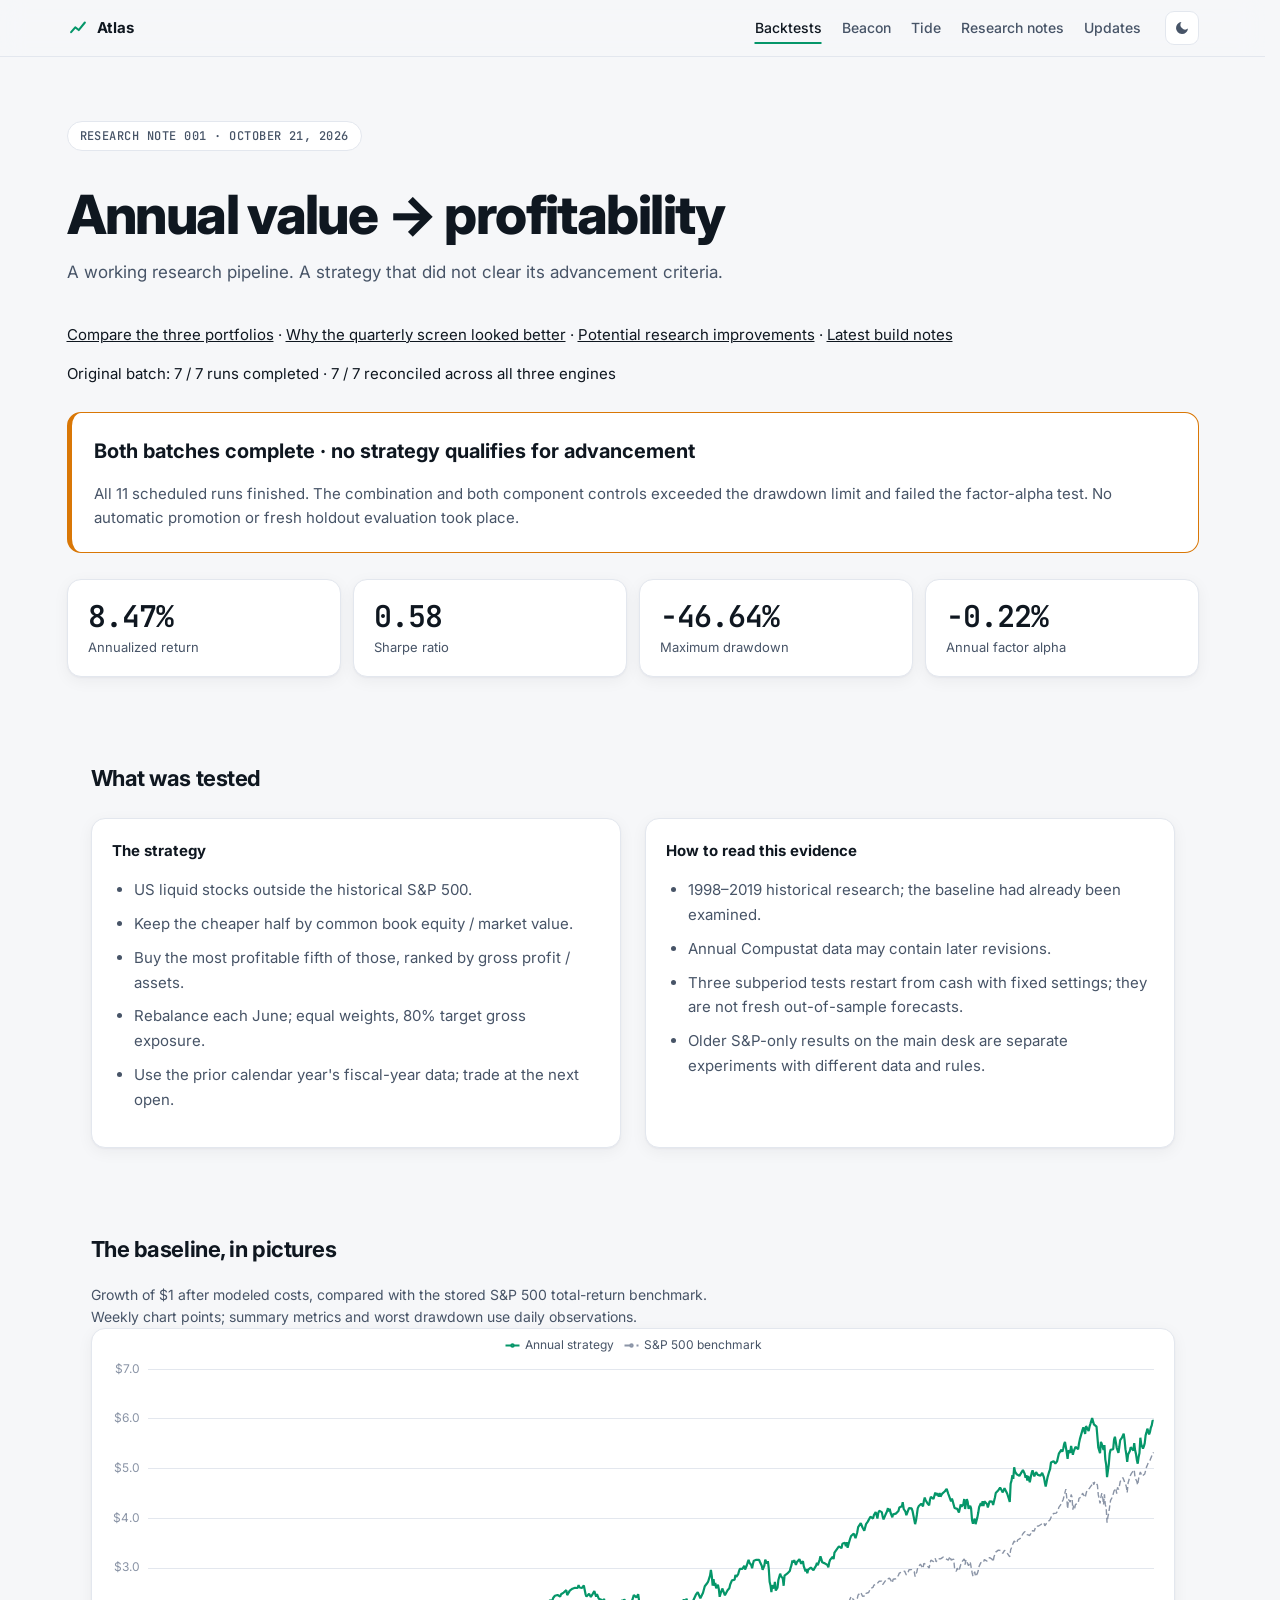
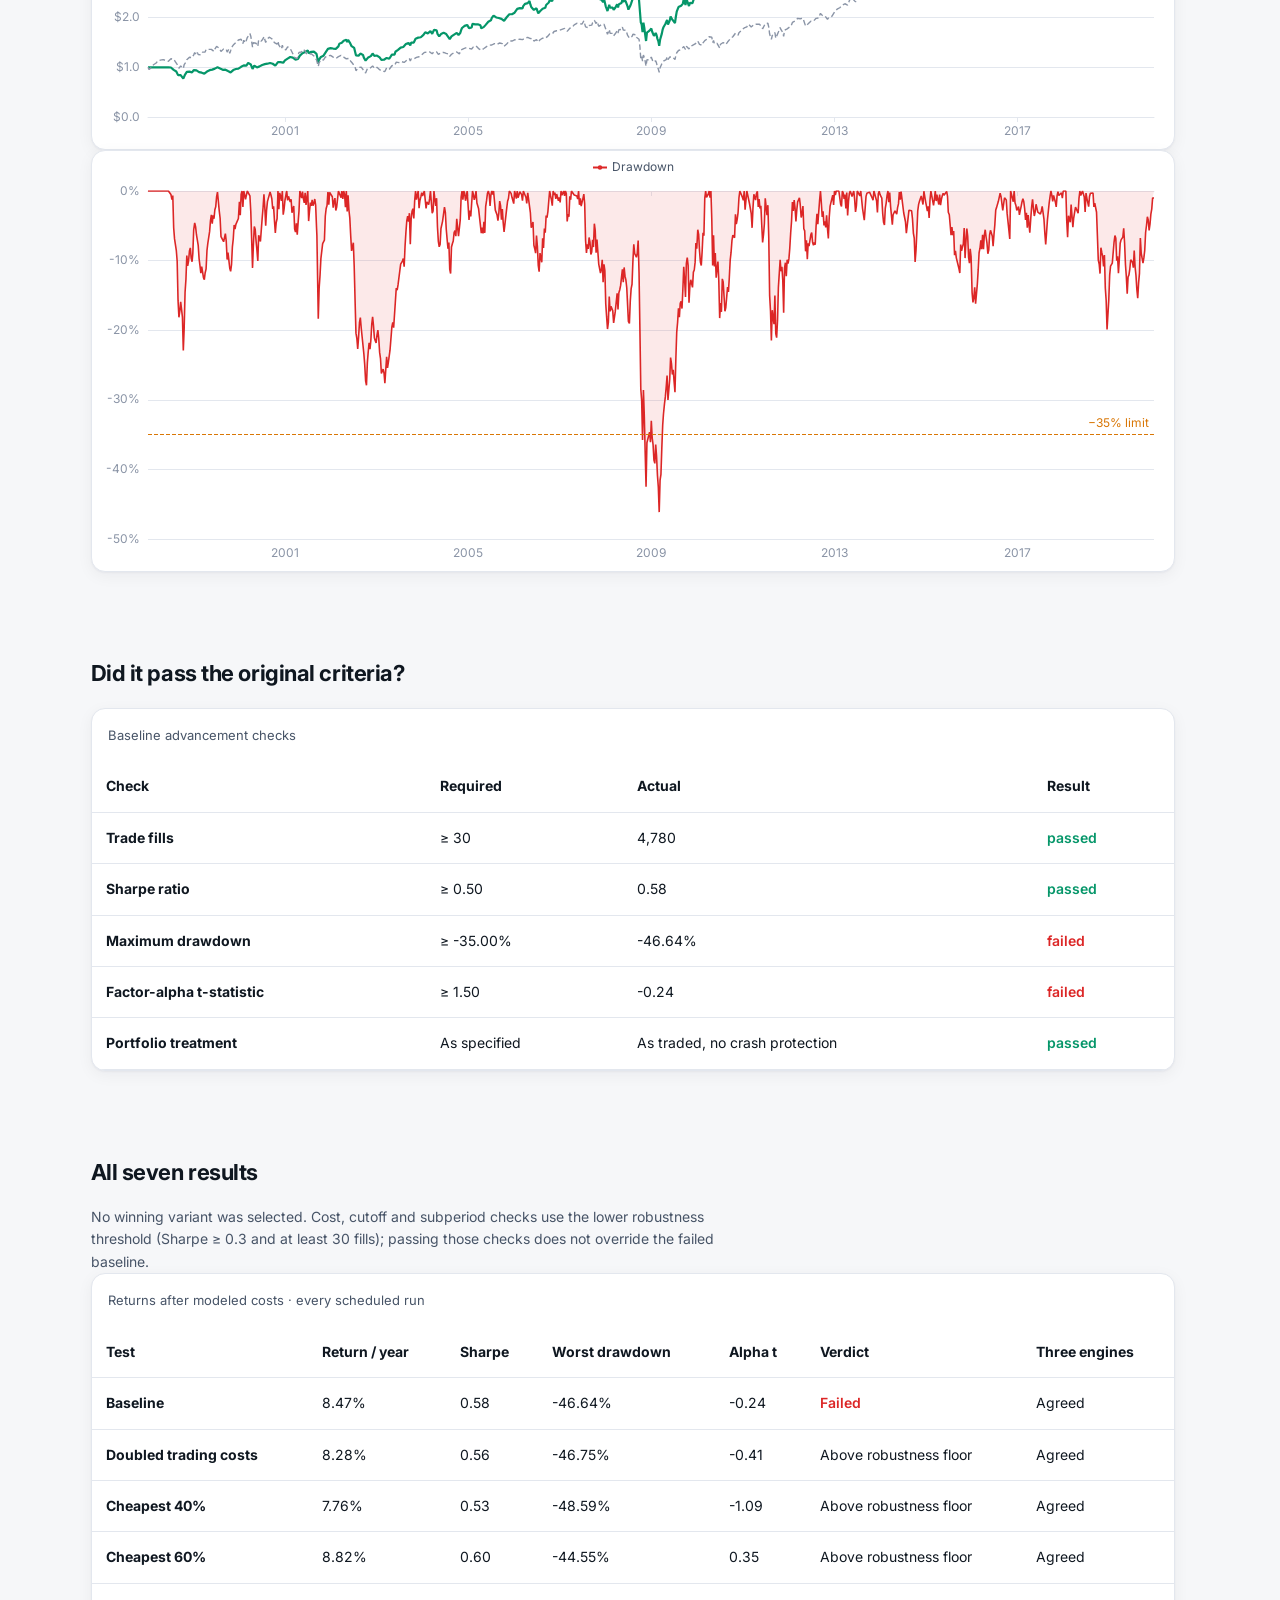
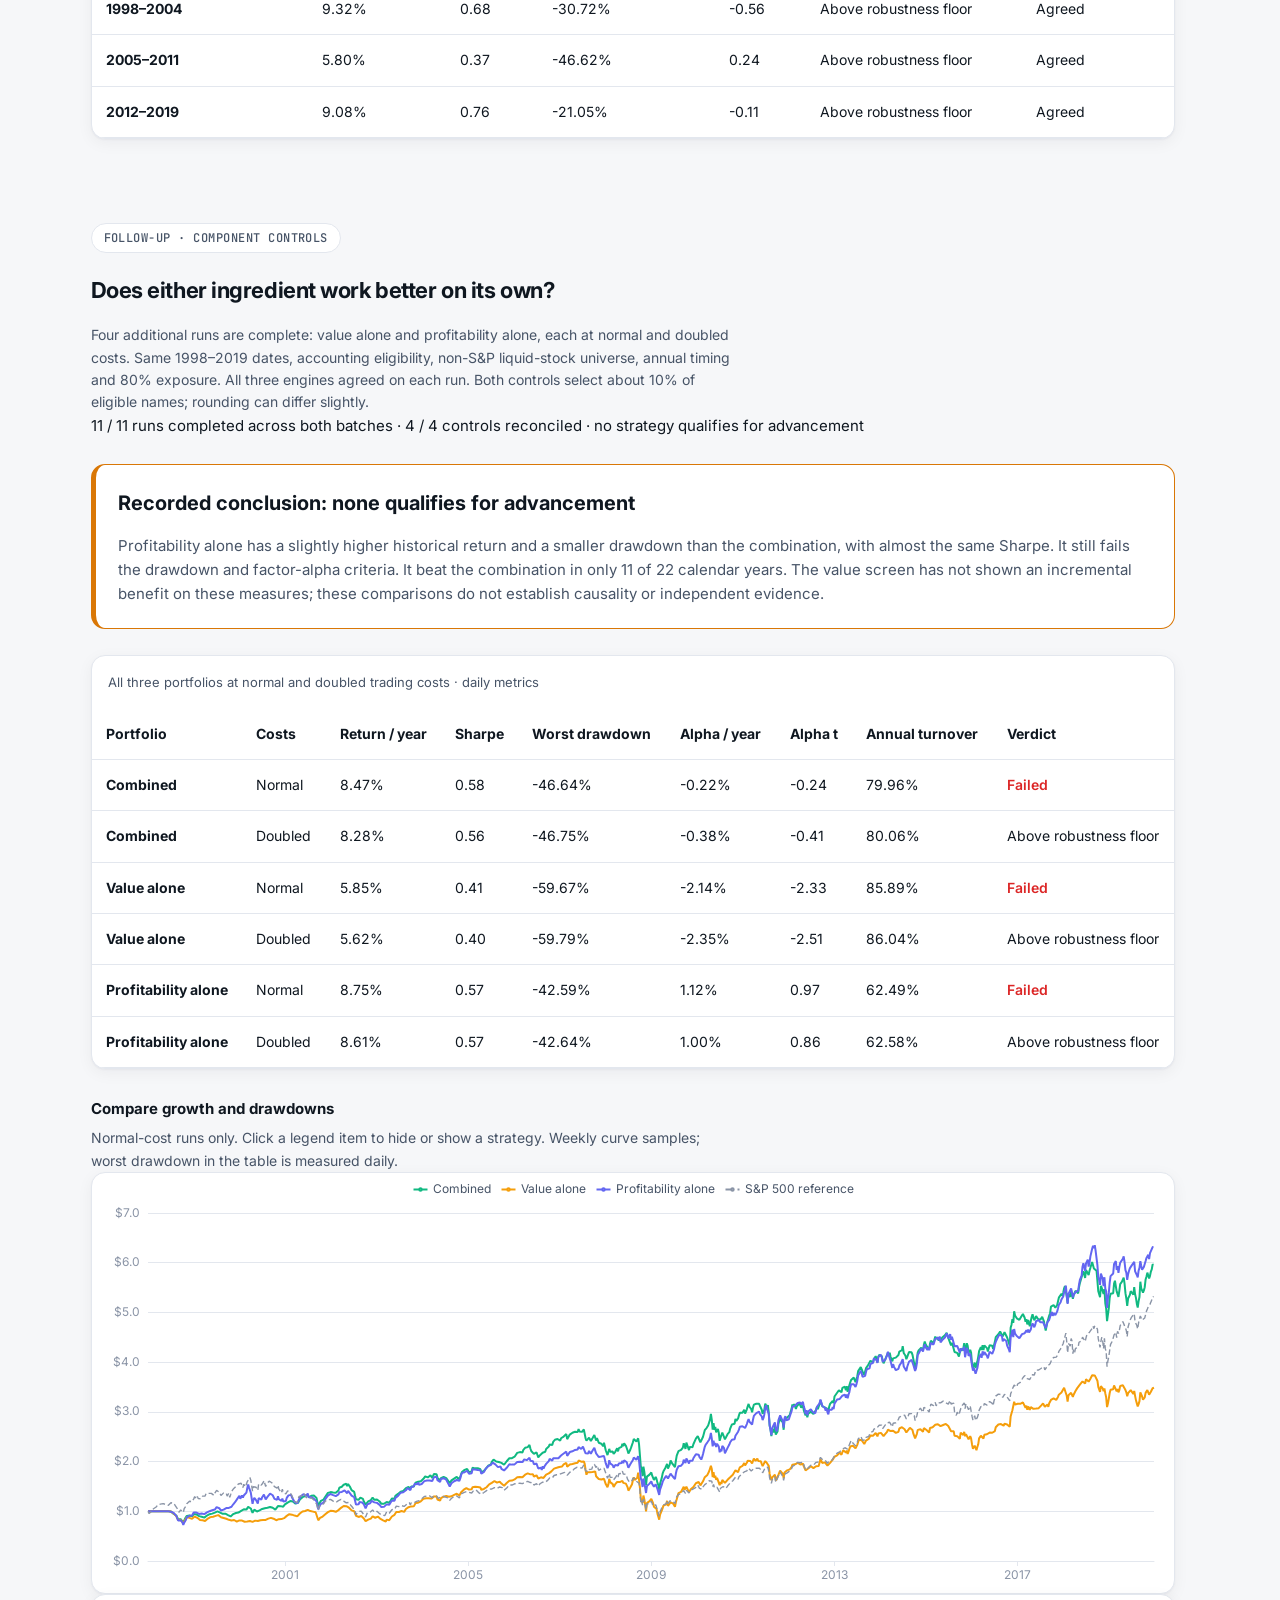
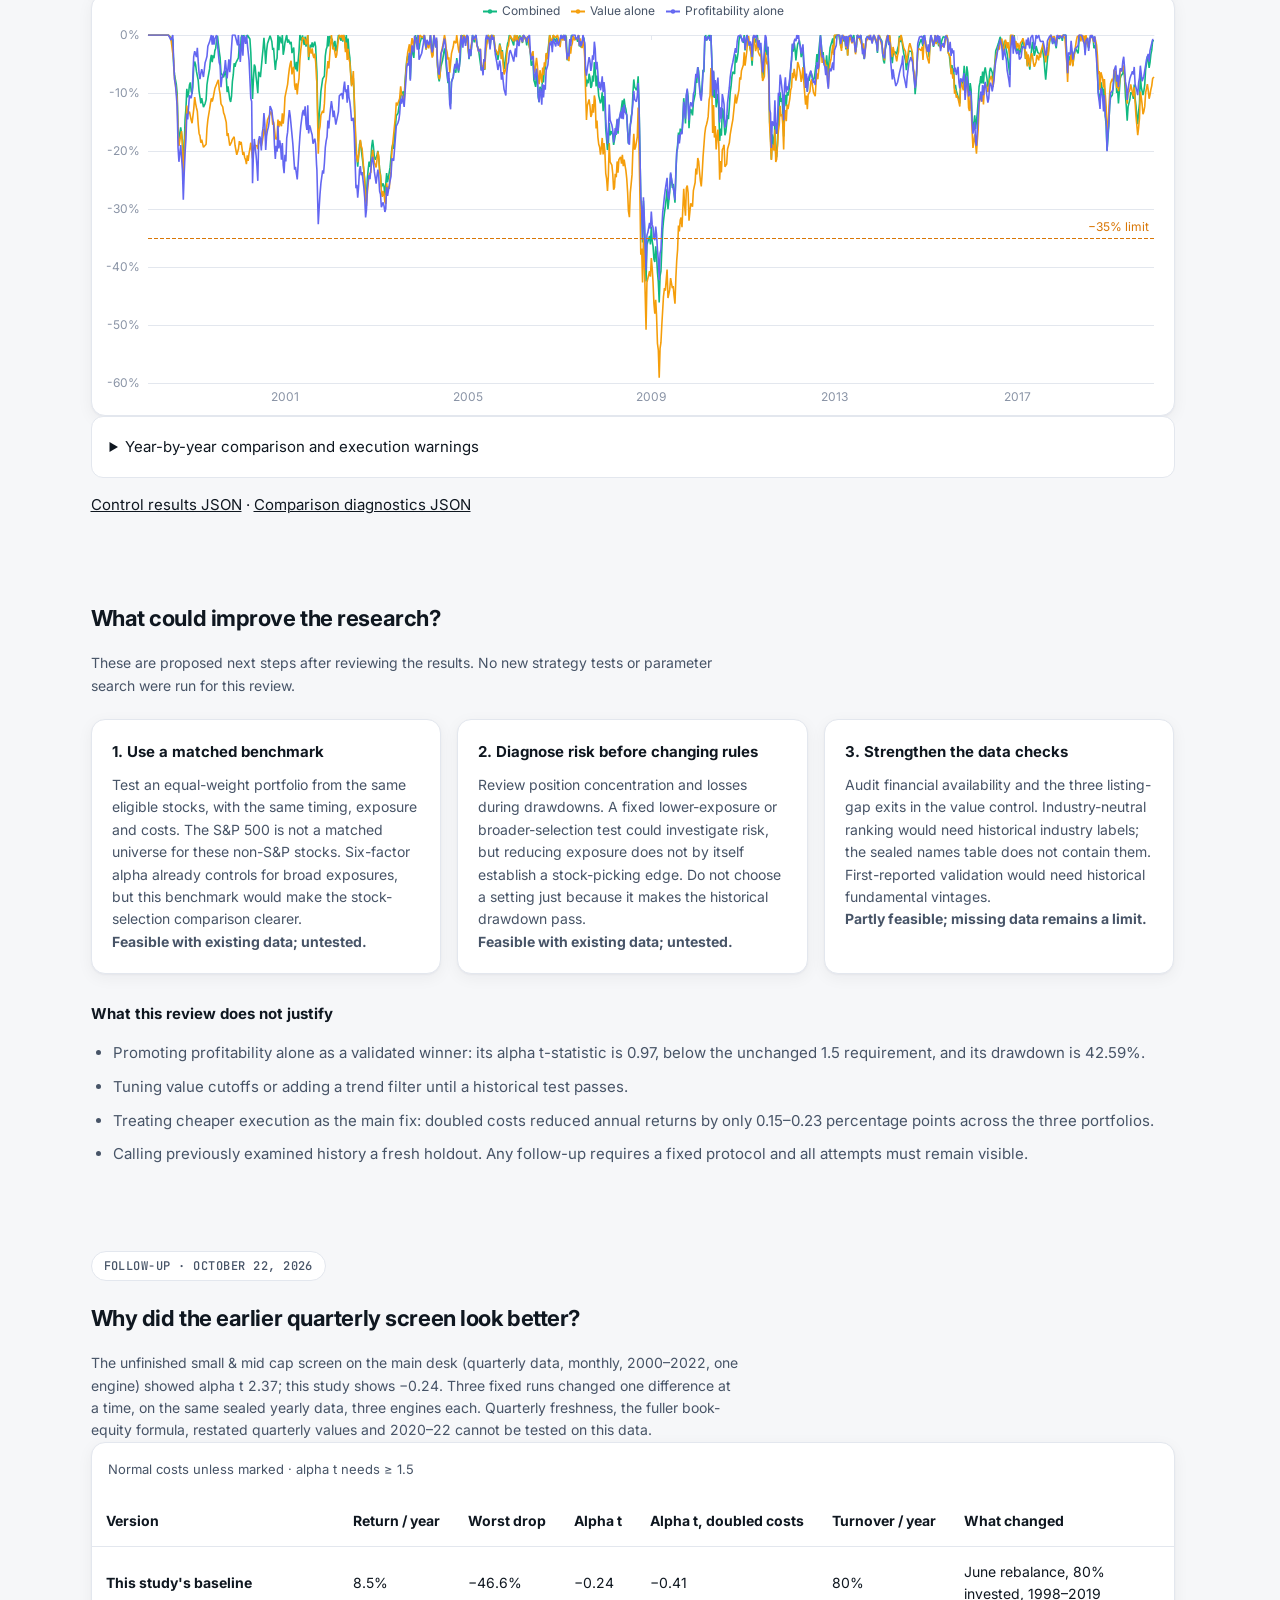
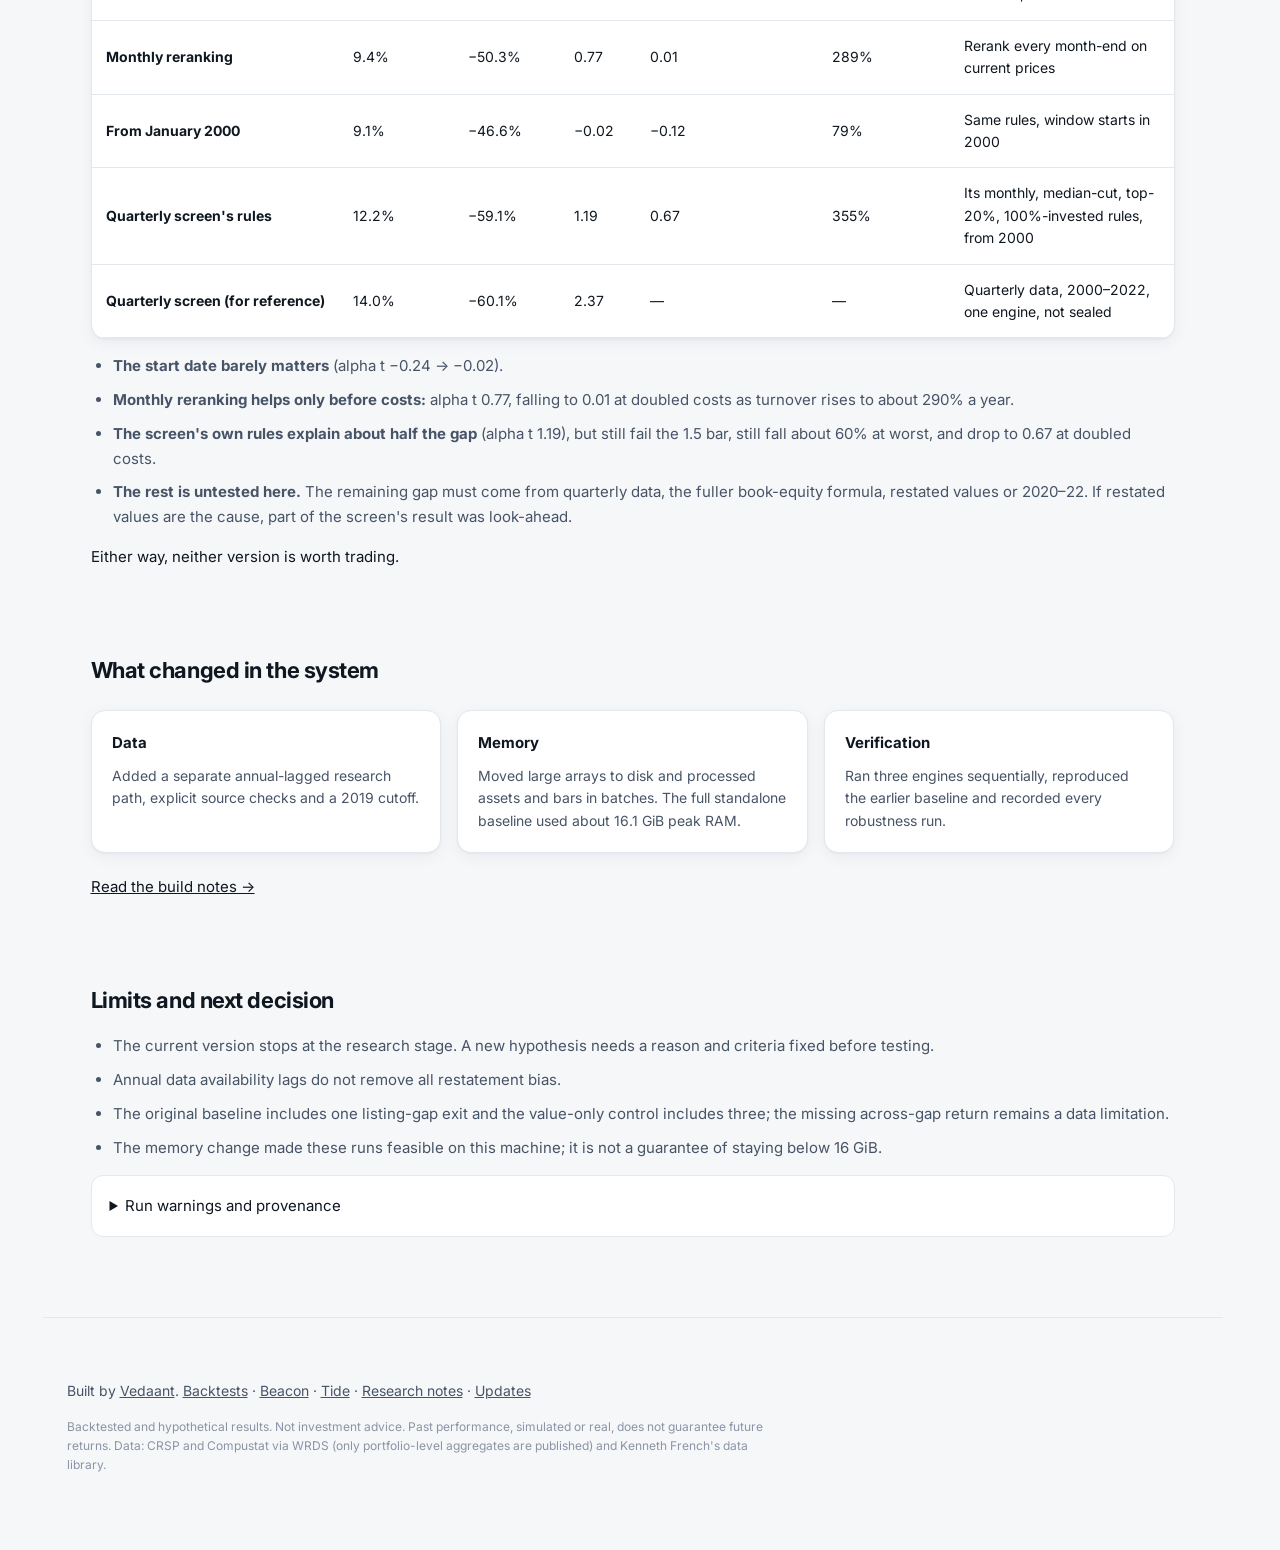
==== annual.html @ d998726b "Header: no layout shift between pages (stable scrollbar, no bold current link, fresh asset versions)" ====
<!doctype html>
<html lang="en">
<head>
<meta charset="utf-8">
<meta name="viewport" content="width=device-width,initial-scale=1">
<title>Annual value research · Atlas</title>
<meta name="description" content="Annual value-then-profitability research on US stocks outside the S&amp;P 500: every run, the component controls, charts and why nothing advanced.">
<meta property="og:title" content="Annual value research · Atlas">
<meta property="og:description" content="Annual value-then-profitability research on US stocks outside the S&amp;P 500: every run, the component controls, charts and why nothing advanced.">
<link rel="icon" href="data:image/svg+xml,%3Csvg xmlns='http://www.w3.org/2000/svg' viewBox='0 0 32 32'%3E%3Crect width='32' height='32' rx='8' fill='%230f1720'/%3E%3Cpath d='M6 22l6-7 5 4 9-11' stroke='%2334d399' stroke-width='3' fill='none' stroke-linecap='round' stroke-linejoin='round'/%3E%3C/svg%3E">
<link rel="preconnect" href="https://fonts.googleapis.com">
<link rel="preconnect" href="https://fonts.gstatic.com" crossorigin>
<link href="https://fonts.googleapis.com/css2?family=Inter:wght@400;500;600;700;800&family=JetBrains+Mono:wght@400;500&display=swap" rel="stylesheet">
<link rel="stylesheet" href="site.css?v=a6077b73a7">
<link rel="stylesheet" href="research.css?v=1adaa0968d">
<script src="theme.js?v=d756ea93c9"></script>
</head>
<body>
<header class="nav">
  <div class="wrap nav-inner">
    <a class="brand" href="index.html"><svg viewBox="0 0 32 32" aria-hidden="true"><path d="M6 22l6-7 5 4 9-11"/></svg>Atlas</a>
    <nav aria-label="Main navigation">
      <a href="index.html" aria-current="page">Backtests</a>
      <a href="beacon.html">Beacon</a>
      <a href="tide.html">Tide</a>
      <a href="notes.html">Research notes</a>
      <a href="updates.html">Updates</a>
    </nav>
    <button id="theme" class="icon-btn" aria-label="Toggle dark mode" title="Toggle theme">
      <svg viewBox="0 0 24 24" aria-hidden="true"><path d="M21 12.8A9 9 0 1 1 11.2 3a7 7 0 0 0 9.8 9.8z"/></svg>
    </button>
  </div>
</header>
<main class="wrap research-page">
<p class="eyebrow">RESEARCH NOTE 001 · OCTOBER 21, 2026</p><h1>Annual value → profitability</h1><p class="lede">A working research pipeline. A strategy that did not clear its advancement criteria.</p>
<p><a href="#comparison">Compare the three portfolios</a> · <a href="#attribution">Why the quarterly screen looked better</a> · <a href="#improvements">Potential research improvements</a> · <a href="updates.html#component-review">Latest build notes</a></p>
<div id="research-status" role="status" aria-live="polite">Loading verified results…</div>
<div class="decision"><strong>Both batches complete · no strategy qualifies for advancement</strong><p>All 11 scheduled runs finished. The combination and both component controls exceeded the drawdown limit and failed the factor-alpha test. No automatic promotion or fresh holdout evaluation took place.</p></div>
<div id="annual-kpis" class="stats"></div>
<section class="section"><h2>What was tested</h2><div class="grid-2"><div class="panel pad"><h3>The strategy</h3><ul><li>US liquid stocks outside the historical S&amp;P 500.</li><li>Keep the cheaper half by common book equity / market value.</li><li>Buy the most profitable fifth of those, ranked by gross profit / assets.</li><li>Rebalance each June; equal weights, 80% target gross exposure.</li><li>Use the prior calendar year's fiscal-year data; trade at the next open.</li></ul></div><div class="panel pad"><h3>How to read this evidence</h3><ul><li>1998–2019 historical research; the baseline had already been examined.</li><li>Annual Compustat data may contain later revisions.</li><li>Three subperiod tests restart from cash with fixed settings; they are not fresh out-of-sample forecasts.</li><li>Older S&amp;P-only results on the main desk are separate experiments with different data and rules.</li></ul></div></div></section>
<section class="section"><h2>The baseline, in pictures</h2><p class="sub">Growth of $1 after modeled costs, compared with the stored S&amp;P 500 total-return benchmark. Weekly chart points; summary metrics and worst drawdown use daily observations.</p><div class="panel"><div id="annual-growth" class="chart chart-mid" role="img" aria-label="Baseline and benchmark growth"></div></div><div class="panel"><div id="annual-drawdown" class="chart chart-mid" role="img" aria-label="Baseline drawdown and the 35 percent limit"></div></div></section>
<section class="section"><h2>Did it pass the original criteria?</h2><div class="panel table-wrap"><table id="annual-gates"><caption>Baseline advancement checks</caption></table></div></section>
<section class="section"><h2>All seven results</h2><p class="sub">No winning variant was selected. Cost, cutoff and subperiod checks use the lower robustness threshold (Sharpe ≥ 0.3 and at least 30 fills); passing those checks does not override the failed baseline.</p><div class="panel table-wrap"><table id="annual-runs"><caption>Returns after modeled costs · every scheduled run</caption></table></div></section>
<section class="section" id="comparison"><p class="eyebrow">FOLLOW-UP · COMPONENT CONTROLS</p><h2>Does either ingredient work better on its own?</h2><p class="sub">Four additional runs are complete: value alone and profitability alone, each at normal and doubled costs. Same 1998–2019 dates, accounting eligibility, non-S&amp;P liquid-stock universe, annual timing and 80% exposure. All three engines agreed on each run. Both controls select about 10% of eligible names; rounding can differ slightly.</p><div id="comparison-status" role="status" aria-live="polite">Loading control comparison…</div><div class="decision"><strong>Recorded conclusion: none qualifies for advancement</strong><p>Profitability alone has a slightly higher historical return and a smaller drawdown than the combination, with almost the same Sharpe. It still fails the drawdown and factor-alpha criteria. It beat the combination in only 11 of 22 calendar years. The value screen has not shown an incremental benefit on these measures; these comparisons do not establish causality or independent evidence.</p></div><div class="panel table-wrap"><table id="comparison-table"><caption>All three portfolios at normal and doubled trading costs · daily metrics</caption></table></div><h3>Compare growth and drawdowns</h3><p class="sub">Normal-cost runs only. Click a legend item to hide or show a strategy. Weekly curve samples; worst drawdown in the table is measured daily.</p><div class="panel"><div id="comparison-growth" class="chart chart-mid" role="img" aria-label="Growth of the combined, value-only and profitability-only portfolios"></div></div><div class="panel"><div id="comparison-drawdown" class="chart chart-mid" role="img" aria-label="Drawdowns for the three portfolios against the 35 percent limit"></div></div><details><summary>Year-by-year comparison and execution warnings</summary><p>These are calendar-year slices of continuous portfolios, including the initial cash period in 1998. They are not new subperiod reruns.</p><div class="table-wrap"><table id="comparison-years"><caption>Net calendar-year returns</caption></table></div><div id="comparison-warnings"></div></details><p><a href="controls-data.json">Control results JSON</a> · <a href="annual-review.json">Comparison diagnostics JSON</a></p></section>
<section class="section" id="improvements"><h2>What could improve the research?</h2><p class="sub">These are proposed next steps after reviewing the results. No new strategy tests or parameter search were run for this review.</p><div class="grid-3"><div class="panel pad"><h3>1. Use a matched benchmark</h3><p>Test an equal-weight portfolio from the same eligible stocks, with the same timing, exposure and costs. The S&amp;P 500 is not a matched universe for these non-S&amp;P stocks. Six-factor alpha already controls for broad exposures, but this benchmark would make the stock-selection comparison clearer.</p><p><b>Feasible with existing data; untested.</b></p></div><div class="panel pad"><h3>2. Diagnose risk before changing rules</h3><p>Review position concentration and losses during drawdowns. A fixed lower-exposure or broader-selection test could investigate risk, but reducing exposure does not by itself establish a stock-picking edge. Do not choose a setting just because it makes the historical drawdown pass.</p><p><b>Feasible with existing data; untested.</b></p></div><div class="panel pad"><h3>3. Strengthen the data checks</h3><p>Audit financial availability and the three listing-gap exits in the value control. Industry-neutral ranking would need historical industry labels; the sealed names table does not contain them. First-reported validation would need historical fundamental vintages.</p><p><b>Partly feasible; missing data remains a limit.</b></p></div></div><h3>What this review does not justify</h3><ul><li>Promoting profitability alone as a validated winner: its alpha t-statistic is 0.97, below the unchanged 1.5 requirement, and its drawdown is 42.59%.</li><li>Tuning value cutoffs or adding a trend filter until a historical test passes.</li><li>Treating cheaper execution as the main fix: doubled costs reduced annual returns by only 0.15–0.23 percentage points across the three portfolios.</li><li>Calling previously examined history a fresh holdout. Any follow-up requires a fixed protocol and all attempts must remain visible.</li></ul></section>
<section class="section" id="attribution"><p class="eyebrow">FOLLOW-UP · OCTOBER 22, 2026</p><h2>Why did the earlier quarterly screen look better?</h2><p class="sub">The unfinished small &amp; mid cap screen on the main desk (quarterly data, monthly, 2000–2022, one engine) showed alpha t 2.37; this study shows −0.24. Three fixed runs changed one difference at a time, on the same sealed yearly data, three engines each. Quarterly freshness, the fuller book-equity formula, restated quarterly values and 2020–22 cannot be tested on this data.</p><div class="panel table-wrap"><table><caption>Normal costs unless marked · alpha t needs ≥ 1.5</caption><thead><tr><th scope="col">Version</th><th scope="col">Return / year</th><th scope="col">Worst drop</th><th scope="col">Alpha t</th><th scope="col">Alpha t, doubled costs</th><th scope="col">Turnover / year</th><th scope="col">What changed</th></tr></thead><tbody>
<tr><th scope="row">This study's baseline</th><td>8.5%</td><td>−46.6%</td><td>−0.24</td><td>−0.41</td><td>80%</td><td class="wrap">June rebalance, 80% invested, 1998–2019</td></tr>
<tr><th scope="row">Monthly reranking</th><td>9.4%</td><td>−50.3%</td><td>0.77</td><td>0.01</td><td>289%</td><td class="wrap">Rerank every month-end on current prices</td></tr>
<tr><th scope="row">From January 2000</th><td>9.1%</td><td>−46.6%</td><td>−0.02</td><td>−0.12</td><td>79%</td><td class="wrap">Same rules, window starts in 2000</td></tr>
<tr><th scope="row">Quarterly screen's rules</th><td>12.2%</td><td>−59.1%</td><td>1.19</td><td>0.67</td><td>355%</td><td class="wrap">Its monthly, median-cut, top-20%, 100%-invested rules, from 2000</td></tr>
<tr><th scope="row">Quarterly screen (for reference)</th><td>14.0%</td><td>−60.1%</td><td>2.37</td><td>—</td><td>—</td><td class="wrap">Quarterly data, 2000–2022, one engine, not sealed</td></tr>
</tbody></table></div><ul><li><b>The start date barely matters</b> (alpha t −0.24 → −0.02).</li><li><b>Monthly reranking helps only before costs:</b> alpha t 0.77, falling to 0.01 at doubled costs as turnover rises to about 290% a year.</li><li><b>The screen's own rules explain about half the gap</b> (alpha t 1.19), but still fail the 1.5 bar, still fall about 60% at worst, and drop to 0.67 at doubled costs.</li><li><b>The rest is untested here.</b> The remaining gap must come from quarterly data, the fuller book-equity formula, restated values or 2020–22. If restated values are the cause, part of the screen's result was look-ahead.</li></ul><p>Either way, neither version is worth trading.</p></section>
<section class="section"><h2>What changed in the system</h2><div class="grid-3"><div class="panel pad"><h3>Data</h3><p>Added a separate annual-lagged research path, explicit source checks and a 2019 cutoff.</p></div><div class="panel pad"><h3>Memory</h3><p>Moved large arrays to disk and processed assets and bars in batches. The full standalone baseline used about 16.1 GiB peak RAM.</p></div><div class="panel pad"><h3>Verification</h3><p>Ran three engines sequentially, reproduced the earlier baseline and recorded every robustness run.</p></div></div><p><a href="updates.html">Read the build notes →</a></p></section>
<section class="section"><h2>Limits and next decision</h2><ul><li>The current version stops at the research stage. A new hypothesis needs a reason and criteria fixed before testing.</li><li>Annual data availability lags do not remove all restatement bias.</li><li>The original baseline includes one listing-gap exit and the value-only control includes three; the missing across-gap return remains a data limitation.</li><li>The memory change made these runs feasible on this machine; it is not a guarantee of staying below 16 GiB.</li></ul><details><summary>Run warnings and provenance</summary><div id="annual-warnings"></div><p id="annual-provenance"></p><p><a href="annual-data.json">Download the portfolio-level results JSON</a></p></details></section>
</main><footer class="wrap footer">
  <p>Built by <a href="https://github.com/VedaantK">Vedaant</a>. <a href="index.html">Backtests</a> · <a href="beacon.html">Beacon</a> · <a href="tide.html">Tide</a> · <a href="notes.html">Research notes</a> · <a href="updates.html">Updates</a></p>
  <p class="fine">Backtested and hypothetical results. Not investment advice. Past performance, simulated or real, does not guarantee future returns. Data: CRSP and Compustat via WRDS (only portfolio-level aggregates are published) and Kenneth French's data library.</p>
</footer><script src="echarts.min.js?v=e84270bd0c"></script><script src="research.js?v=33c97ba6bb"></script><script src="comparison.js?v=d96ed56b44"></script></body></html>
---- site.css ----
:root {
  --bg: #f6f7f9;
  --bg-2: #eef1f5;
  --panel: #ffffff;
  --ink: #0f1720;
  --ink-2: #475467;
  --ink-3: #8a94a6;
  --line: #e3e7ee;
  --accent: #059669;
  --accent-soft: rgba(5, 150, 105, 0.1);
  --bad: #dc2626;
  --warn: #d97706;
  --shadow: 0 1px 2px rgba(16, 24, 40, 0.04), 0 4px 16px rgba(16, 24, 40, 0.05);
  --radius: 14px;
  color-scheme: light;
}
@media (prefers-color-scheme: dark) {
  :root:not([data-theme="light"]) {
    --bg: #0b0f14;
    --bg-2: #10161d;
    --panel: #121a22;
    --ink: #e8edf3;
    --ink-2: #a3aebd;
    --ink-3: #6b7686;
    --line: #1f2a36;
    --accent: #34d399;
    --accent-soft: rgba(52, 211, 153, 0.12);
    --bad: #f87171;
    --warn: #fbbf24;
    --shadow: 0 1px 2px rgba(0, 0, 0, 0.3), 0 8px 24px rgba(0, 0, 0, 0.25);
    color-scheme: dark;
  }
}
:root[data-theme="dark"] {
  --bg: #0b0f14;
  --bg-2: #10161d;
  --panel: #121a22;
  --ink: #e8edf3;
  --ink-2: #a3aebd;
  --ink-3: #6b7686;
  --line: #1f2a36;
  --accent: #34d399;
  --accent-soft: rgba(52, 211, 153, 0.12);
  --bad: #f87171;
  --warn: #fbbf24;
  --shadow: 0 1px 2px rgba(0, 0, 0, 0.3), 0 8px 24px rgba(0, 0, 0, 0.25);
  color-scheme: dark;
}

* { box-sizing: border-box; }
html { scroll-behavior: smooth; scroll-padding-top: 72px; }
body {
  margin: 0;
  background: var(--bg);
  color: var(--ink);
  font: 15px/1.6 Inter, system-ui, -apple-system, "Segoe UI", sans-serif;
  -webkit-font-smoothing: antialiased;
}
a { color: inherit; }
.wrap { max-width: 1180px; margin: 0 auto; padding: 0 24px; }
@media (max-width: 640px) { .wrap { padding: 0 16px; } }

.nav {
  position: sticky; top: 0; z-index: 10;
  background: color-mix(in srgb, var(--bg) 82%, transparent);
  backdrop-filter: saturate(1.4) blur(12px);
  border-bottom: 1px solid var(--line);
}
.nav-inner { display: flex; align-items: center; gap: 24px; height: 56px; }
.brand { display: flex; align-items: center; gap: 8px; font-weight: 700; text-decoration: none; letter-spacing: -0.01em; }
.brand svg { width: 22px; height: 22px; fill: none; stroke: var(--accent); stroke-width: 3; stroke-linecap: round; stroke-linejoin: round; }
.nav nav { display: flex; gap: 20px; margin-left: auto; }
.nav nav a { color: var(--ink-2); text-decoration: none; font-size: 14px; font-weight: 500; }
.nav nav a:hover { color: var(--ink); }
@media (max-width: 640px) { .nav nav { display: none; } .icon-btn { margin-left: auto; } }
.icon-btn {
  width: 34px; height: 34px; border-radius: 9px; border: 1px solid var(--line);
  background: var(--panel); color: var(--ink-2); cursor: pointer; display: grid; place-items: center;
}
.icon-btn svg { width: 16px; height: 16px; fill: currentColor; }

.hero { padding: 72px 24px 32px; }
.eyebrow {
  display: inline-flex; align-items: center; gap: 8px; margin: 0 0 20px;
  font: 500 12px/1 "JetBrains Mono", monospace; letter-spacing: 0.04em; text-transform: uppercase;
  color: var(--ink-2); background: var(--panel); border: 1px solid var(--line);
  padding: 8px 12px; border-radius: 999px;
}
.dot { width: 8px; height: 8px; border-radius: 50%; background: var(--ink-3); }
.dot.live { background: var(--accent); box-shadow: 0 0 0 0 var(--accent); animation: pulse 2s infinite; }
@keyframes pulse { 0% { box-shadow: 0 0 0 0 var(--accent-soft); } 70% { box-shadow: 0 0 0 8px transparent; } 100% { box-shadow: 0 0 0 0 transparent; } }
@media (prefers-reduced-motion: reduce) { .dot.live { animation: none; } html { scroll-behavior: auto; } }
h1 { font-size: clamp(30px, 5vw, 54px); line-height: 1.08; letter-spacing: -0.035em; margin: 0 0 20px; font-weight: 800; max-width: 22ch; }
h1 .accent { color: var(--accent); }
.lede { font-size: 17px; color: var(--ink-2); max-width: 68ch; margin: 0 0 36px; }
h2 { font-size: 22px; letter-spacing: -0.02em; margin: 0 0 6px; }
h3 { font-size: 15px; margin: 0 0 6px; }
.sub { color: var(--ink-2); margin: 0; max-width: 72ch; font-size: 14px; }

.stats { display: grid; grid-template-columns: repeat(5, 1fr); gap: 12px; }
@media (max-width: 860px) { .stats { grid-template-columns: repeat(2, 1fr); } }
.stat { background: var(--panel); border: 1px solid var(--line); border-radius: var(--radius); padding: 16px 18px; box-shadow: var(--shadow); }
.stat b { display: block; font: 600 28px/1.1 "JetBrains Mono", monospace; letter-spacing: -0.03em; }
.stat span { color: var(--ink-2); font-size: 13px; }
.stat.hl b { color: var(--accent); }

.section { padding: 48px 24px 8px; }
@media (max-width: 640px) { .section { padding: 36px 16px 4px; } .hero { padding: 48px 16px 24px; } }
.section-head { display: flex; justify-content: space-between; align-items: flex-end; gap: 16px; margin-bottom: 16px; flex-wrap: wrap; }
.section-head.compact { min-height: 120px; align-items: flex-start; }
@media (max-width: 960px) { .section-head.compact { min-height: 0; } }
.controls { display: flex; gap: 8px; flex-wrap: wrap; }
.seg { display: inline-flex; background: var(--bg-2); border: 1px solid var(--line); border-radius: 10px; padding: 3px; }
.seg button {
  border: 0; background: transparent; color: var(--ink-2); font: 500 13px Inter, sans-serif;
  padding: 6px 12px; border-radius: 7px; cursor: pointer;
}
.seg button.on { background: var(--panel); color: var(--ink); box-shadow: var(--shadow); }

.chips { display: flex; flex-wrap: wrap; gap: 8px; margin-bottom: 12px; }
.chip {
  display: inline-flex; align-items: center; gap: 8px; cursor: pointer;
  border: 1px solid var(--line); background: var(--panel); color: var(--ink-2);
  font: 500 13px Inter, sans-serif; padding: 6px 12px 6px 10px; border-radius: 999px; transition: all 0.15s;
}
.chip i { width: 10px; height: 10px; border-radius: 50%; background: var(--c); opacity: 0.35; }
.chip.on { color: var(--ink); border-color: color-mix(in srgb, var(--c) 50%, var(--line)); background: color-mix(in srgb, var(--c) 8%, var(--panel)); }
.chip.on i { opacity: 1; }

.panel { background: var(--panel); border: 1px solid var(--line); border-radius: var(--radius); box-shadow: var(--shadow); }
.panel.pad { padding: 20px; }
.panel.pad p { color: var(--ink-2); margin: 0; font-size: 14px; }
.chart { width: 100%; }
.chart-tall { height: 440px; }
.chart-short { height: 170px; }
.chart-mid { height: 420px; }
@media (max-width: 640px) { .chart-tall { height: 340px; } .chart-mid { height: 360px; } }
.chart-label { font: 500 11px "JetBrains Mono", monospace; text-transform: uppercase; letter-spacing: 0.05em; color: var(--ink-3); padding: 0 20px; }

.grid-2 { display: grid; grid-template-columns: 1fr 1fr; gap: 24px; }
.grid-3 { display: grid; grid-template-columns: repeat(3, 1fr); gap: 16px; }
@media (max-width: 960px) { .grid-2, .grid-3 { grid-template-columns: 1fr; } }

.cards { display: grid; grid-template-columns: repeat(auto-fill, minmax(340px, 1fr)); gap: 16px; }
@media (max-width: 400px) { .cards { grid-template-columns: 1fr; } }
.card { display: flex; flex-direction: column; padding: 20px; gap: 12px; }
.card-top { display: flex; justify-content: space-between; align-items: center; gap: 8px; }
.tag { font: 500 11px "JetBrains Mono", monospace; text-transform: uppercase; letter-spacing: 0.05em; color: var(--ink-3); }
.badge { font: 600 12px Inter, sans-serif; padding: 3px 10px; border-radius: 999px; white-space: nowrap; }
.badge.Passed { color: var(--accent); background: var(--accent-soft); }
.badge.Rejected { color: var(--bad); background: color-mix(in srgb, var(--bad) 12%, transparent); }
.badge.Running { color: var(--warn); background: color-mix(in srgb, var(--warn) 14%, transparent); }
.card h3 { font-size: 18px; letter-spacing: -0.015em; margin: 0; }
.card p { margin: 0; color: var(--ink-2); font-size: 14px; }
.card .takeaway { color: var(--ink); border-left: 3px solid var(--c); padding-left: 12px; }
.spark { width: 100%; height: 56px; display: block; }
.mini { display: grid; grid-template-columns: repeat(4, 1fr); gap: 8px; border-top: 1px solid var(--line); padding-top: 12px; }
.mini div { font-size: 11px; color: var(--ink-3); text-transform: uppercase; letter-spacing: 0.04em; }
.mini b { display: block; font: 600 15px "JetBrains Mono", monospace; color: var(--ink); text-transform: none; letter-spacing: -0.02em; }
.pos { color: var(--accent) !important; }
.neg { color: var(--bad) !important; }
details.more { border-top: 1px solid var(--line); padding-top: 10px; margin-top: auto; }
details.more summary { cursor: pointer; color: var(--ink-2); font-size: 13px; font-weight: 500; list-style: none; }
details.more summary::before { content: "+ "; font-family: "JetBrains Mono", monospace; }
details.more[open] summary::before { content: "− "; }
details.more .label { font: 500 11px "JetBrains Mono", monospace; text-transform: uppercase; letter-spacing: 0.05em; color: var(--ink-3); margin: 14px 0 4px; }
details.more .hyp { font-size: 13px; max-height: 220px; overflow: auto; background: var(--bg-2); padding: 10px 12px; border-radius: 8px; }
table.versions { width: 100%; border-collapse: collapse; font-size: 12.5px; }
table.versions th { text-align: left; color: var(--ink-3); font-weight: 500; padding: 4px 6px; border-bottom: 1px solid var(--line); }
table.versions td { padding: 6px; border-bottom: 1px solid var(--line); vertical-align: top; }
table.versions td.num { font-family: "JetBrains Mono", monospace; white-space: nowrap; text-align: right; }
table.versions th.num { text-align: right; }

.pipeline { list-style: none; counter-reset: step; padding: 0; margin: 0 0 24px; display: grid; grid-template-columns: repeat(4, 1fr); gap: 12px; }
@media (max-width: 860px) { .pipeline { grid-template-columns: repeat(2, 1fr); } }
@media (max-width: 480px) { .pipeline { grid-template-columns: 1fr; } }
.pipeline li { counter-increment: step; background: var(--panel); border: 1px solid var(--line); border-radius: var(--radius); padding: 16px; position: relative; box-shadow: var(--shadow); }
.pipeline li::before {
  content: counter(step, decimal-leading-zero); display: block; margin-bottom: 8px;
  font: 500 12px "JetBrains Mono", monospace; color: var(--accent);
}
.pipeline b { display: block; margin-bottom: 4px; }
.pipeline span { color: var(--ink-2); font-size: 13.5px; }

.footer { padding: 48px 24px 64px; color: var(--ink-2); font-size: 14px; border-top: 1px solid var(--line); margin-top: 48px; }
.footer .fine { font-size: 12px; color: var(--ink-3); max-width: 90ch; }

.grid-2 > *, .grid-3 > *, .section-head > * { min-width: 0; }
.panel { min-width: 0; overflow: hidden; }
#heatmap-wrap { overflow-x: auto; }
@media (max-width: 860px) { .stat:last-child { grid-column: 1 / -1; } }

.live-grid { margin-top: 16px; }
.pad-top { padding-top: 16px; }
.holdings-panel { margin-top: 16px; }
.holdings-head { display: flex; justify-content: space-between; align-items: baseline; gap: 12px; padding: 16px 20px 4px; flex-wrap: wrap; }
.holdings-head h3 { margin: 0; }
.table-wrap { overflow-x: auto; }
table.holdings { width: 100%; border-collapse: collapse; font-size: 13.5px; min-width: 620px; }
table.holdings th { text-align: left; font: 500 11px "JetBrains Mono", monospace; text-transform: uppercase; letter-spacing: 0.05em; color: var(--ink-3); padding: 10px 12px; border-bottom: 1px solid var(--line); cursor: pointer; user-select: none; white-space: nowrap; }
table.holdings th.num, table.holdings td.num { text-align: right; }
table.holdings th[aria-sort]::after { content: " ↓"; }
table.holdings th[aria-sort="ascending"]::after { content: " ↑"; }
table.holdings td { padding: 9px 12px; border-bottom: 1px solid var(--line); }
table.holdings td.num { font-family: "JetBrains Mono", monospace; }
table.holdings tr:hover td { background: var(--bg-2); }
table.holdings a { text-decoration: none; font-weight: 600; }
table.holdings a:hover { color: var(--accent); }
table.holdings .nm { color: var(--ink-2); max-width: 260px; overflow: hidden; text-overflow: ellipsis; white-space: nowrap; }
table.holdings svg { width: 96px; height: 24px; display: block; margin-left: auto; }
.empty { padding: 28px 20px; color: var(--ink-2); text-align: center; }
.state-pill { display: inline-flex; align-items: center; gap: 6px; font: 600 12px Inter, sans-serif; padding: 3px 10px; border-radius: 999px; }
.state-pill.on { color: var(--accent); background: var(--accent-soft); }
.state-pill.off { color: var(--warn); background: color-mix(in srgb, var(--warn) 14%, transparent); }
.more-btn { border: 1px solid var(--line); background: var(--panel); color: var(--ink-2); font: 500 13px Inter, sans-serif; padding: 7px 14px; border-radius: 8px; cursor: pointer; }
.more-btn:hover { color: var(--ink); }
table.holdings tfoot td { text-align: center; border-bottom: 0; padding: 14px; }
.chart.chart-empty { height: 160px; }

.badge.Archived { color: var(--ink-3); background: var(--bg-2); }
.rules-grid { margin-top: 16px; }
.panel.pad h3 { margin: 0 0 10px; font-size: 15px; }
.kpi-row { display: grid; grid-template-columns: repeat(3, 1fr); gap: 8px; margin-bottom: 12px; }
.kpi-row div { font-size: 11px; color: var(--ink-3); text-transform: uppercase; letter-spacing: 0.04em; }
.kpi-row b { display: block; font: 600 15px "JetBrains Mono", monospace; color: var(--ink); text-transform: none; letter-spacing: -0.02em; }
.kpi-row .head { font-weight: 600; color: var(--ink-2); }
.note { color: var(--ink-3) !important; font-size: 12.5px !important; margin-top: 10px !important; }
.card .held { font-size: 12.5px; color: var(--ink-3); }
.archive { margin-top: 16px; }
.archive > summary { display: flex; justify-content: space-between; align-items: baseline; gap: 12px; padding: 16px 20px; cursor: pointer; flex-wrap: wrap; list-style-position: inside; }
.archive[open] > summary { border-bottom: 1px solid var(--line); }
.archive .table-wrap { padding: 4px 12px 12px; overflow-x: auto; }
.archive-table td.why { color: var(--ink-2); font-size: 12px; max-width: 46ch; }
.archive-table td b { display: block; color: var(--ink); }
@media (max-width: 760px) { .archive-table .why, .archive-table .hide-sm { display: none; } }
.chip.ghost { border-style: dashed; }
.table-wrap { overflow-x: auto; }
---- research.css ----
.research-page{padding-top:64px;padding-bottom:32px}.research-page h1{font-size:clamp(32px,5vw,54px);letter-spacing:-1.6px;line-height:1.12;margin:14px 0}.research-page h2{margin-bottom:16px}.research-page li{margin:9px 0;color:var(--ink-2);line-height:1.65}.research-page ul{padding-left:22px}.decision{border:1px solid var(--warn);border-left:5px solid var(--warn);padding:22px;border-radius:var(--radius);margin:26px 0;background:var(--panel)}.decision strong{font-size:20px}.decision p{color:var(--ink-2);line-height:1.6;margin-bottom:0}.research-page .stats{margin:24px 0}.research-page .stat{padding:20px;background:var(--panel);border:1px solid var(--line);border-radius:var(--radius)}.research-page .stat b{display:block;font-size:30px;letter-spacing:-1px}.research-page .stat span{color:var(--ink-2);font-size:13px}.research-page table{width:100%;border-collapse:collapse;white-space:nowrap;font-size:14px}.research-page td,.research-page th{text-align:left;padding:14px;border-bottom:1px solid var(--line)}.research-page caption{text-align:left;padding:16px;color:var(--ink-2);font-size:13px}.pass{color:var(--accent);font-weight:600}.fail{color:var(--bad);font-weight:600}.research-page details{padding:18px;background:var(--panel);border:1px solid var(--line);border-radius:12px}.research-page summary{cursor:pointer}.post{margin:32px 0;padding:28px;border:1px solid var(--line);border-radius:var(--radius);background:var(--panel)}.post h2{margin:8px 0 16px}.post time{font-size:13px;color:var(--ink-2)}.research-banner{margin-top:24px;padding:24px;border:1px solid var(--warn);border-radius:var(--radius);background:var(--panel)}.research-banner p{color:var(--ink-2);line-height:1.6}.research-banner a{font-weight:600}.research-page .chart{min-height:300px}.research-page a:focus-visible,nav a:focus-visible{outline:2px solid var(--accent);outline-offset:4px}@media(max-width:700px){.research-page{padding-top:30px}.research-page .stats{grid-template-columns:repeat(2,minmax(0,1fr))}.post{padding:20px}.research-page td,.research-page th{padding:10px}}
/* Shared navigation: page links stay visible on every screen size; section links drop first. */
.nav-sep{width:1px;height:18px;background:var(--line);align-self:center}
.nav nav a[aria-current="page"]{color:var(--ink);text-decoration:underline;text-decoration-color:var(--accent);text-decoration-thickness:2px;text-underline-offset:9px}
.nav .icon-btn{flex:none}
@media(max-width:960px){.nav nav .sec,.nav-sep{display:none}}
@media(max-width:640px){.nav nav{display:flex;gap:14px}.nav nav a{font-size:13px;white-space:nowrap}.nav nav .home{display:none}.nav .icon-btn{margin-left:0}}
#annual-kpis{grid-template-columns:repeat(4,minmax(0,1fr))}@media(max-width:860px){#annual-kpis{grid-template-columns:repeat(2,minmax(0,1fr))}#annual-kpis .stat:last-child{grid-column:auto}}
.research-page h3{margin-top:28px}
.note-card{display:block;margin-top:16px;text-decoration:none;color:inherit;border-left:4px solid var(--warn)}.note-card h3{margin:8px 0}.note-card p{color:var(--ink-2);line-height:1.6;max-width:90ch}.note-card .note-link{font-weight:600;color:var(--accent)}.note-card:hover{border-color:var(--ink-3)}
.research-page th .sub{display:block;font-weight:400;white-space:normal;font-size:13px;margin-top:2px;max-width:34ch}
.research-page td.wrap{white-space:normal;min-width:24ch}

.research-page .status{display:inline-flex;align-items:center;gap:9px;padding:8px 12px;border:1px solid var(--warn);border-radius:999px;background:var(--panel);font-weight:600;font-size:13px}
.research-page .status::before{content:"";width:8px;height:8px;border-radius:50%;background:var(--warn)}
.research-page .grid-3,.research-page .grid-2{margin:22px 0}
.research-page .panel{height:100%}
.research-page .panel p,.research-page .panel li{color:var(--ink-2)}
.research-page code{font-family:"JetBrains Mono",monospace;font-size:.9em;background:var(--bg-2);padding:2px 5px;border-radius:4px}
.research-page .steps{counter-reset:step;list-style:none;padding:0;display:grid;grid-template-columns:repeat(3,minmax(0,1fr));gap:14px}
.research-page .steps li{counter-increment:step;margin:0;padding:20px;background:var(--panel);border:1px solid var(--line);border-radius:var(--radius)}
.research-page .steps li::before{content:"0" counter(step);display:block;color:var(--accent);font:500 12px "JetBrains Mono",monospace;margin-bottom:9px}
.research-page .steps strong{display:block;color:var(--ink);margin-bottom:5px}
@media(max-width:700px){.research-page .steps{grid-template-columns:1fr}.research-page .grid-3,.research-page .grid-2{grid-template-columns:1fr}}

.research-page .note{color:var(--ink-2);font-size:14px;line-height:1.6;max-width:90ch}
.research-page section{margin-top:44px}
.suite{display:grid;gap:16px;margin:32px 0 8px}
.suite-card{display:block;text-decoration:none;color:inherit;border-left:4px solid var(--accent)}
.suite-card h2{margin:8px 0 10px;font-size:24px}
.suite-card p{color:var(--ink-2);line-height:1.6;max-width:80ch}
.suite-card:hover{border-color:var(--ink-3)}
.suite-card .note-link{font-weight:600;color:var(--accent)}
.suite-status{margin:14px 0}
@media(max-width:640px){.nav nav{overflow-x:auto;scrollbar-width:none}}
#beacon-kpis{grid-template-columns:repeat(4,minmax(0,1fr))}@media(max-width:860px){#beacon-kpis{grid-template-columns:repeat(2,minmax(0,1fr))}}
/* Home page spacing: tighter hero, even gaps between sections, stat labels with a steady line height. */
.hero{padding-top:56px;padding-bottom:20px}
.hero h1{margin-bottom:20px}
.hero .lede{margin-bottom:28px}
.stat span{display:block;margin-top:6px;line-height:1.35}
.section{padding-top:40px;padding-bottom:0}
.section-head{margin-bottom:20px}
.section-head .sub{margin-top:8px}
html{scrollbar-gutter:stable}
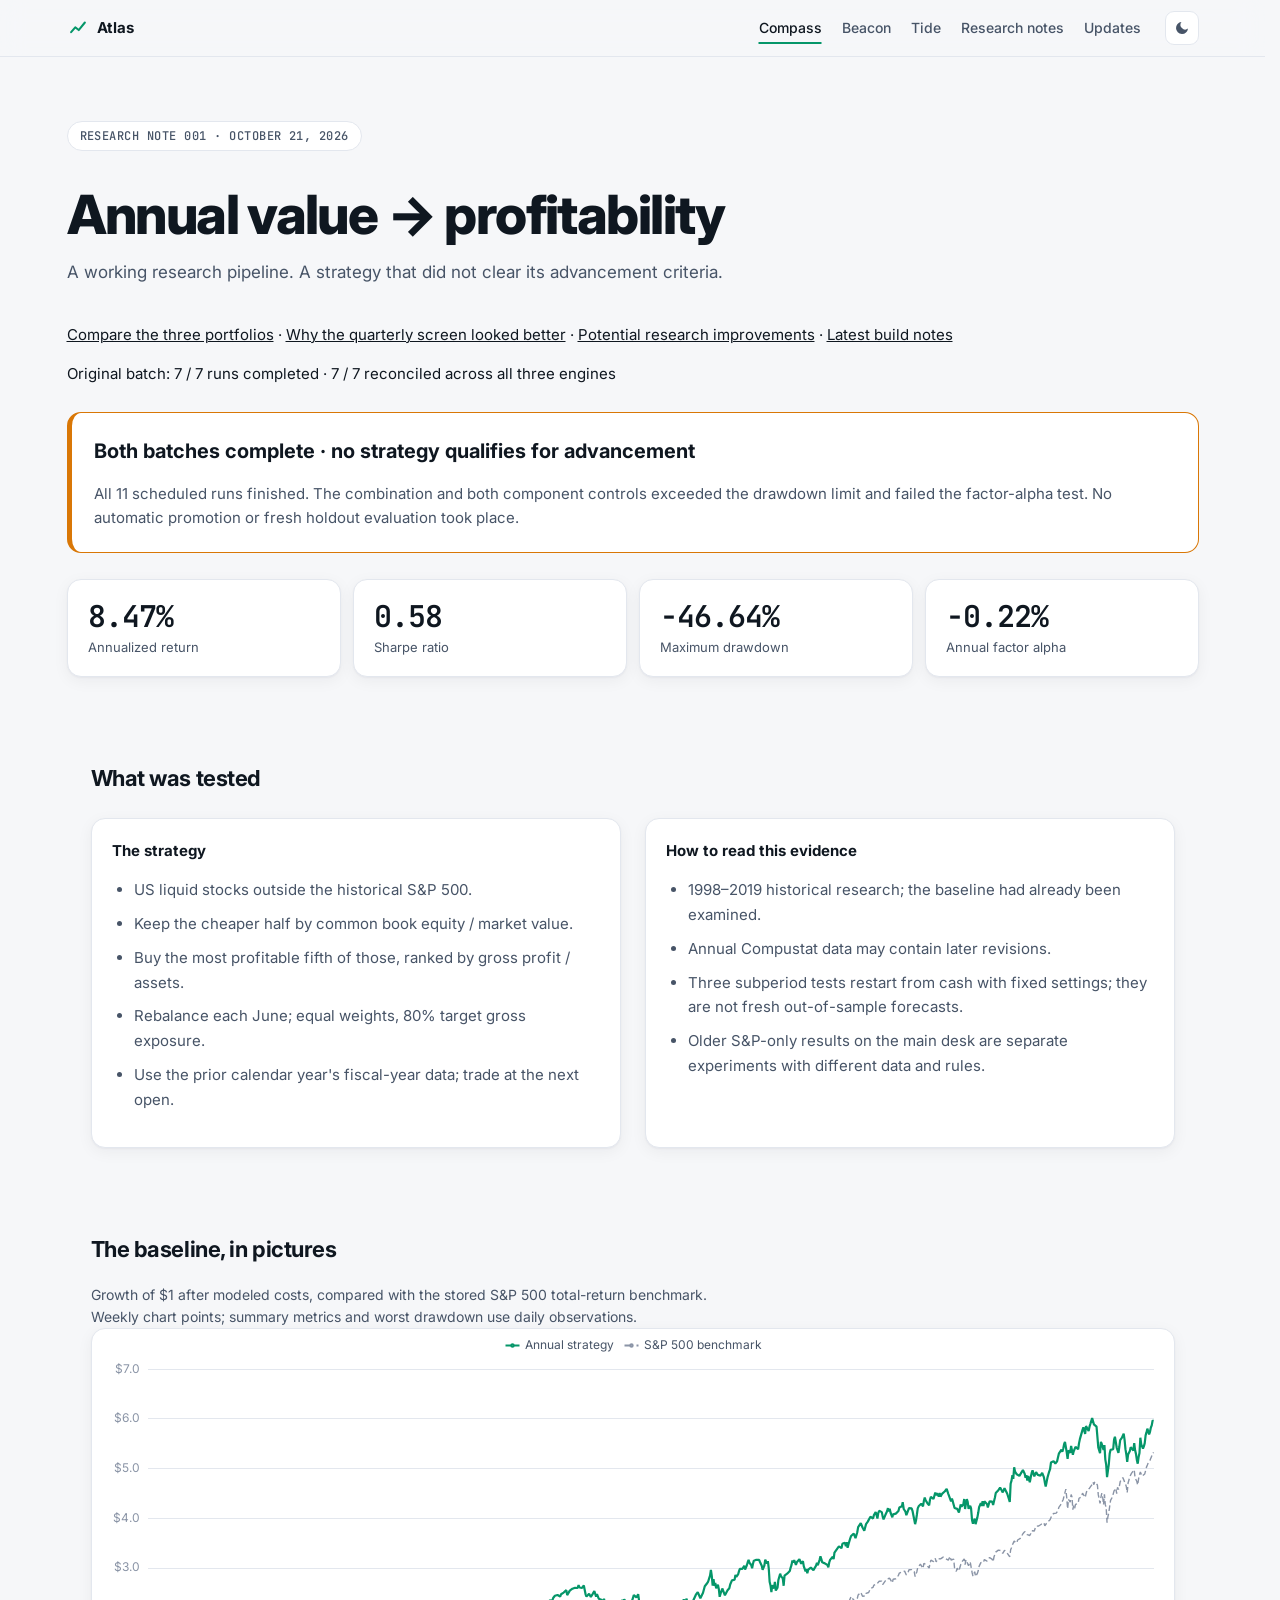
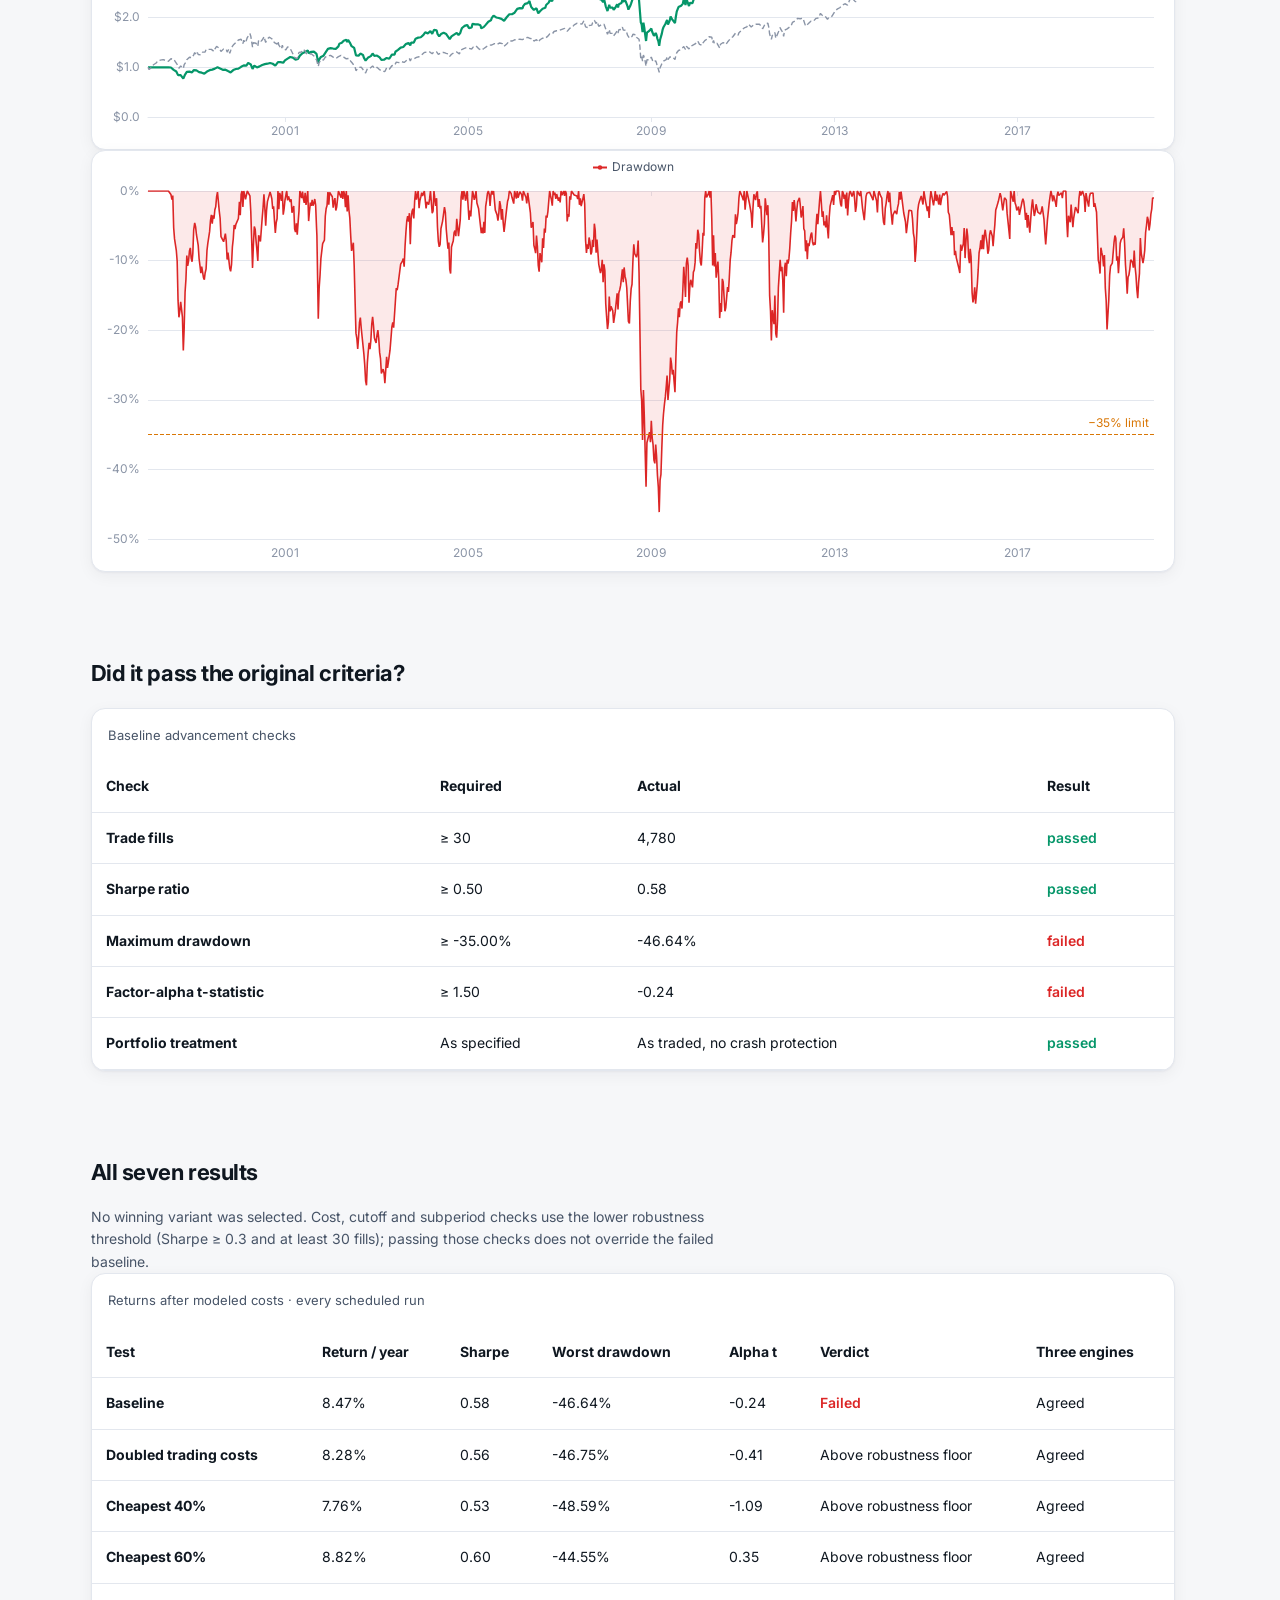
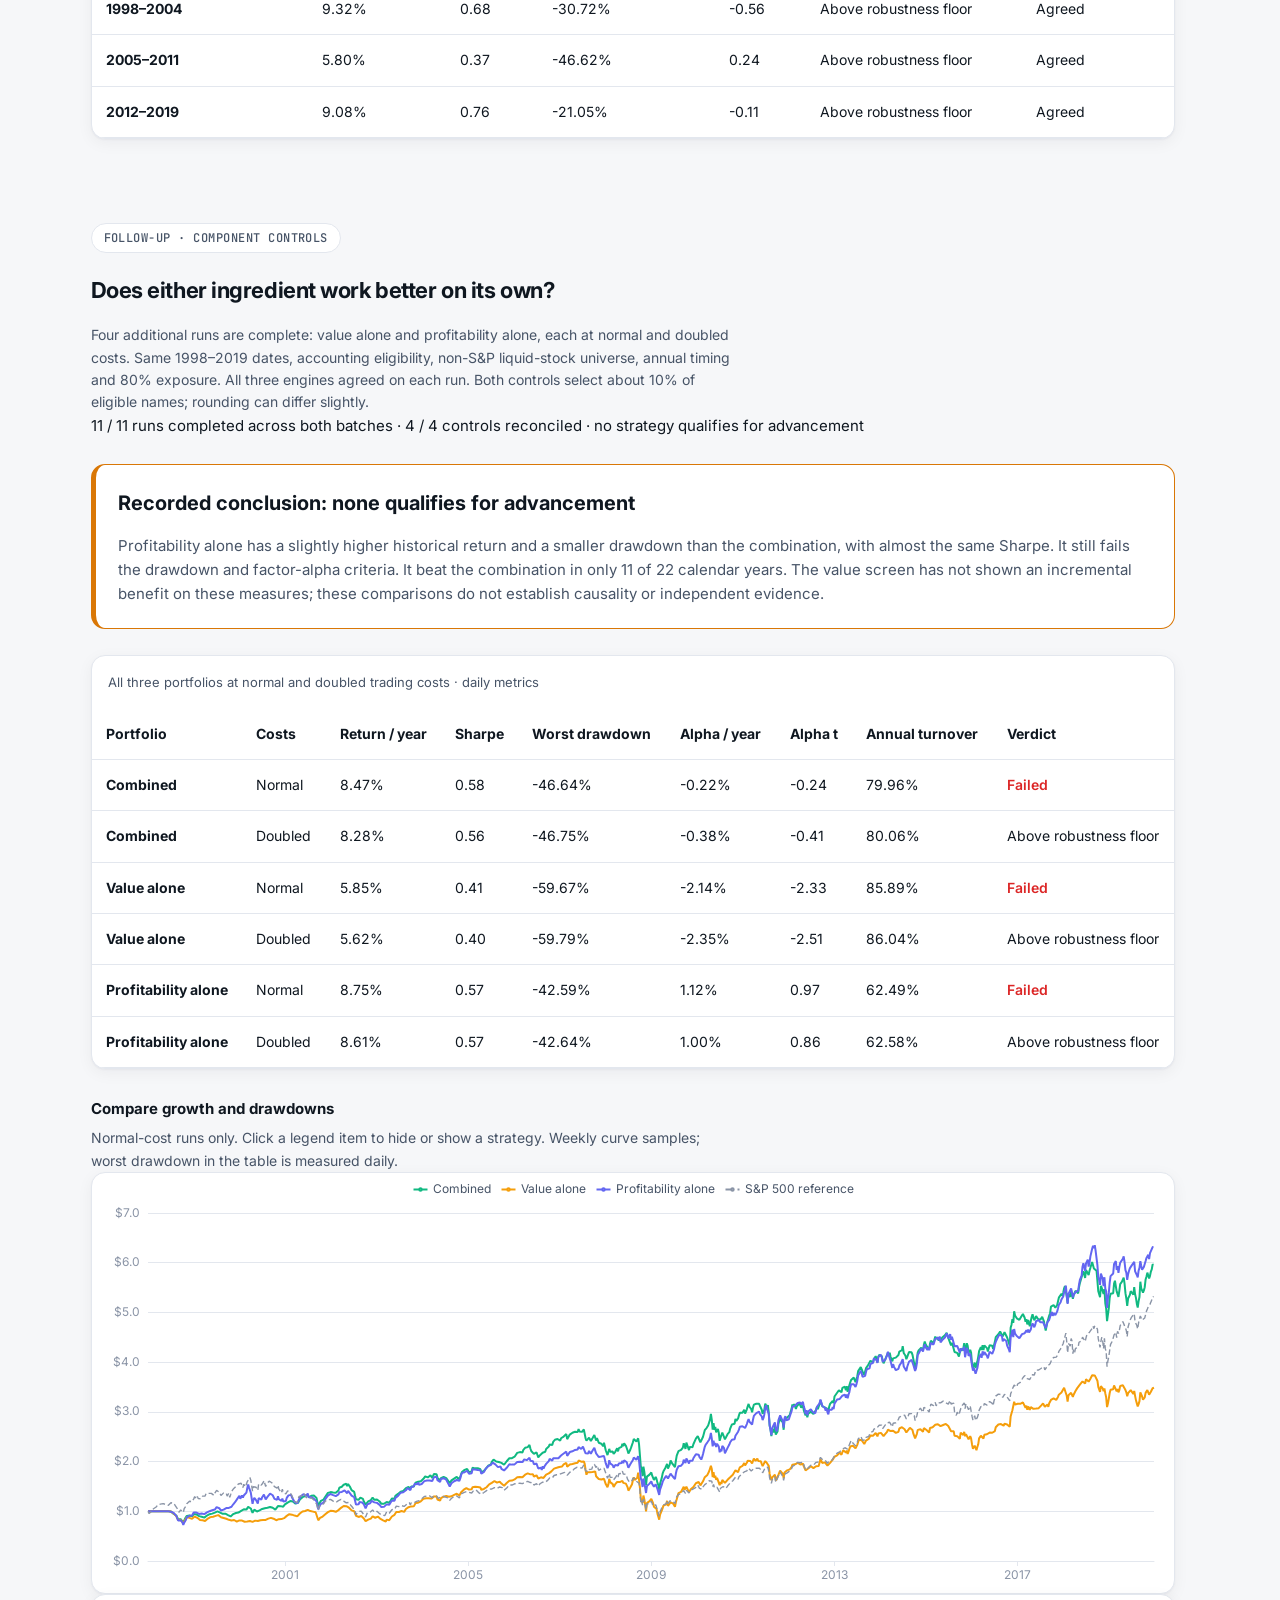
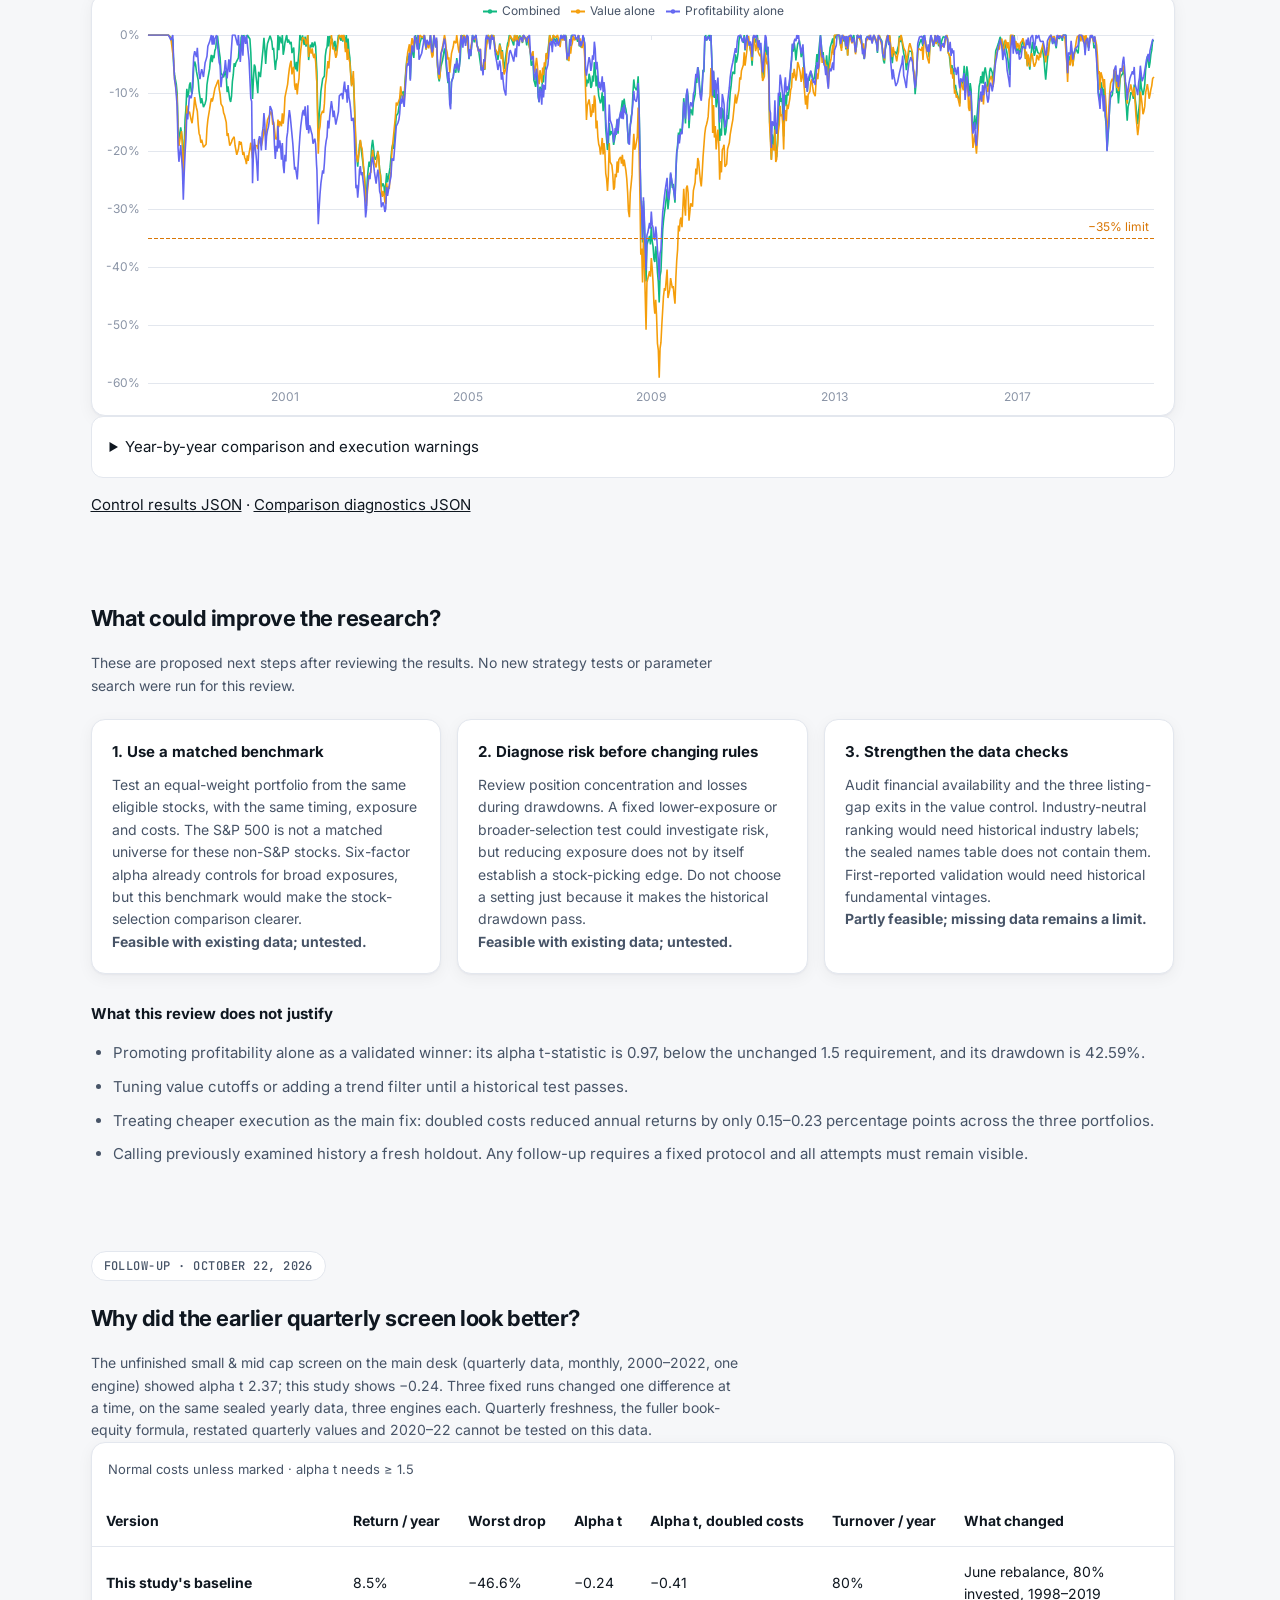
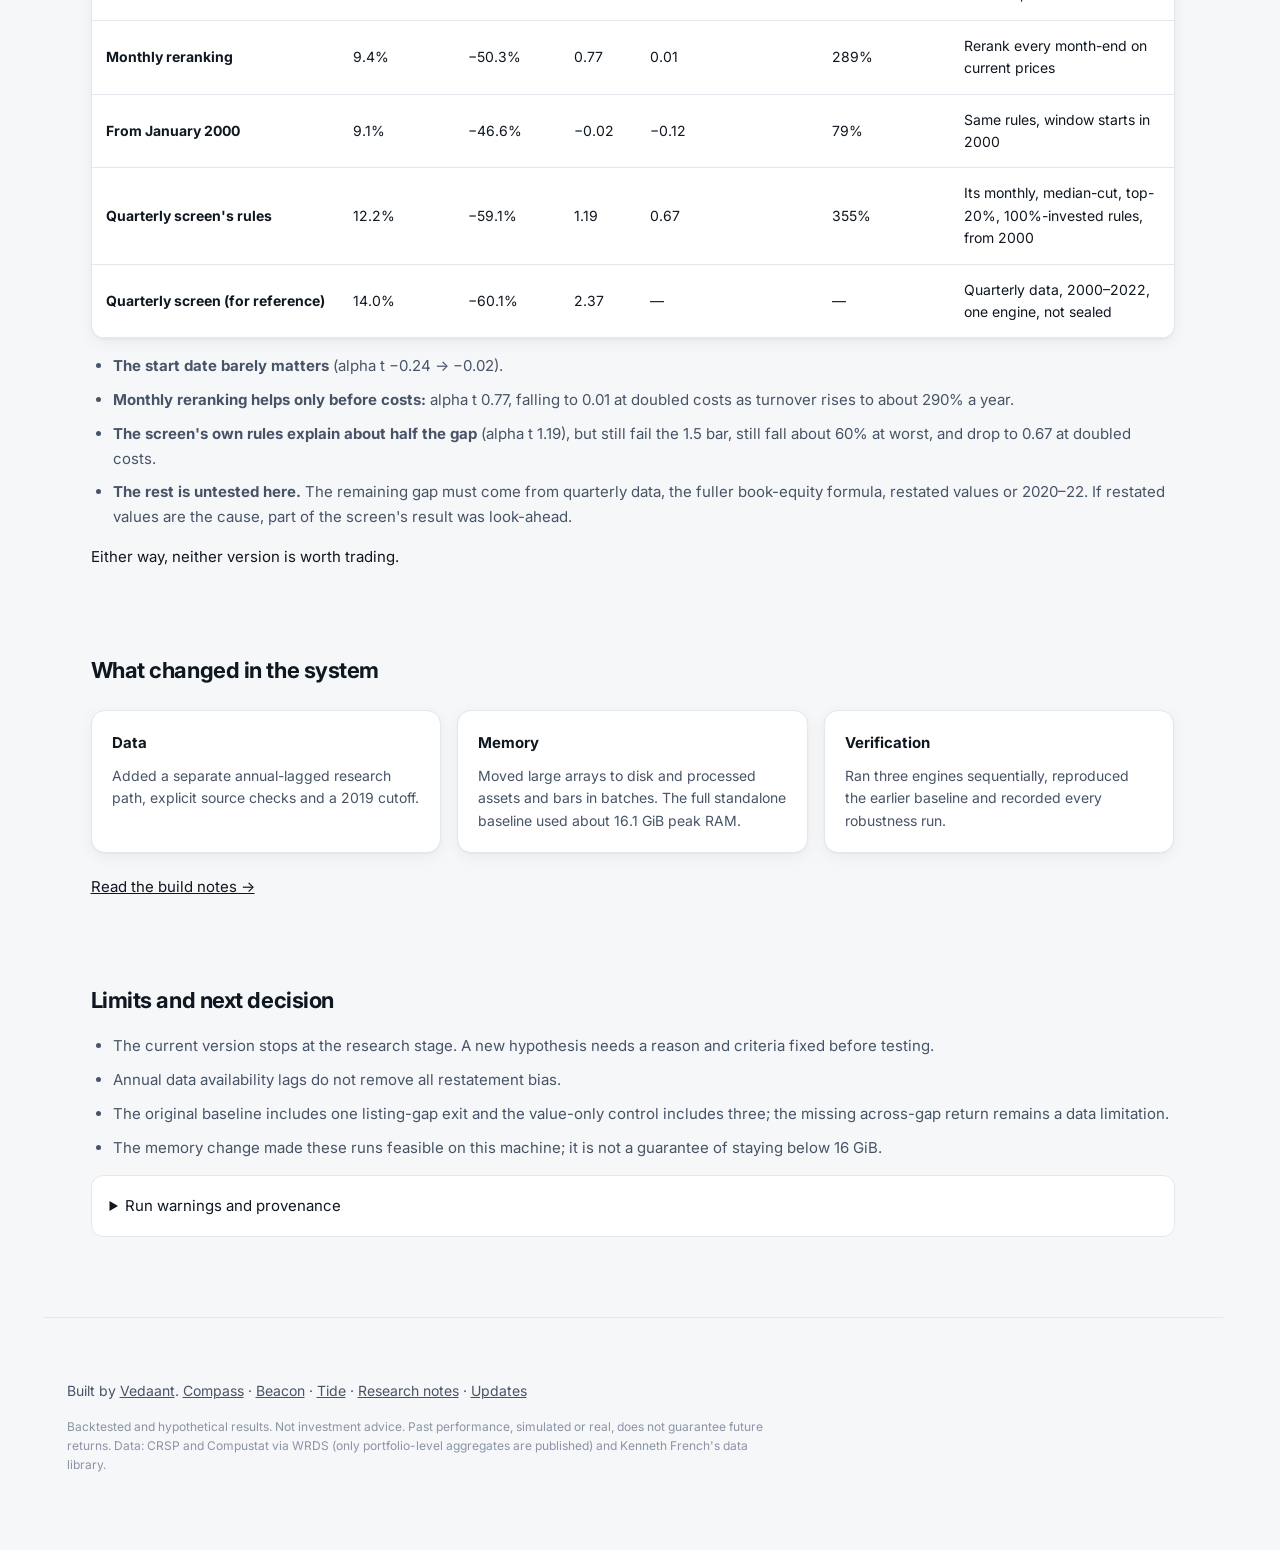
==== commit 96f7bb39: "Update research results" ====
--- a/annual.html
+++ b/annual.html
@@ -20,7 +20,7 @@
   <div class="wrap nav-inner">
     <a class="brand" href="index.html"><svg viewBox="0 0 32 32" aria-hidden="true"><path d="M6 22l6-7 5 4 9-11"/></svg>Atlas</a>
     <nav aria-label="Main navigation">
-      <a href="index.html" aria-current="page">Backtests</a>
+      <a href="index.html" aria-current="page">Compass</a>
       <a href="beacon.html">Beacon</a>
       <a href="tide.html">Tide</a>
       <a href="notes.html">Research notes</a>
@@ -53,6 +53,6 @@
 <section class="section"><h2>What changed in the system</h2><div class="grid-3"><div class="panel pad"><h3>Data</h3><p>Added a separate annual-lagged research path, explicit source checks and a 2019 cutoff.</p></div><div class="panel pad"><h3>Memory</h3><p>Moved large arrays to disk and processed assets and bars in batches. The full standalone baseline used about 16.1 GiB peak RAM.</p></div><div class="panel pad"><h3>Verification</h3><p>Ran three engines sequentially, reproduced the earlier baseline and recorded every robustness run.</p></div></div><p><a href="updates.html">Read the build notes →</a></p></section>
 <section class="section"><h2>Limits and next decision</h2><ul><li>The current version stops at the research stage. A new hypothesis needs a reason and criteria fixed before testing.</li><li>Annual data availability lags do not remove all restatement bias.</li><li>The original baseline includes one listing-gap exit and the value-only control includes three; the missing across-gap return remains a data limitation.</li><li>The memory change made these runs feasible on this machine; it is not a guarantee of staying below 16 GiB.</li></ul><details><summary>Run warnings and provenance</summary><div id="annual-warnings"></div><p id="annual-provenance"></p><p><a href="annual-data.json">Download the portfolio-level results JSON</a></p></details></section>
 </main><footer class="wrap footer">
-  <p>Built by <a href="https://github.com/VedaantK">Vedaant</a>. <a href="index.html">Backtests</a> · <a href="beacon.html">Beacon</a> · <a href="tide.html">Tide</a> · <a href="notes.html">Research notes</a> · <a href="updates.html">Updates</a></p>
+  <p>Built by <a href="https://github.com/VedaantK">Vedaant</a>. <a href="index.html">Compass</a> · <a href="beacon.html">Beacon</a> · <a href="tide.html">Tide</a> · <a href="notes.html">Research notes</a> · <a href="updates.html">Updates</a></p>
   <p class="fine">Backtested and hypothetical results. Not investment advice. Past performance, simulated or real, does not guarantee future returns. Data: CRSP and Compustat via WRDS (only portfolio-level aggregates are published) and Kenneth French's data library.</p>
 </footer><script src="echarts.min.js?v=e84270bd0c"></script><script src="research.js?v=33c97ba6bb"></script><script src="comparison.js?v=d96ed56b44"></script></body></html>
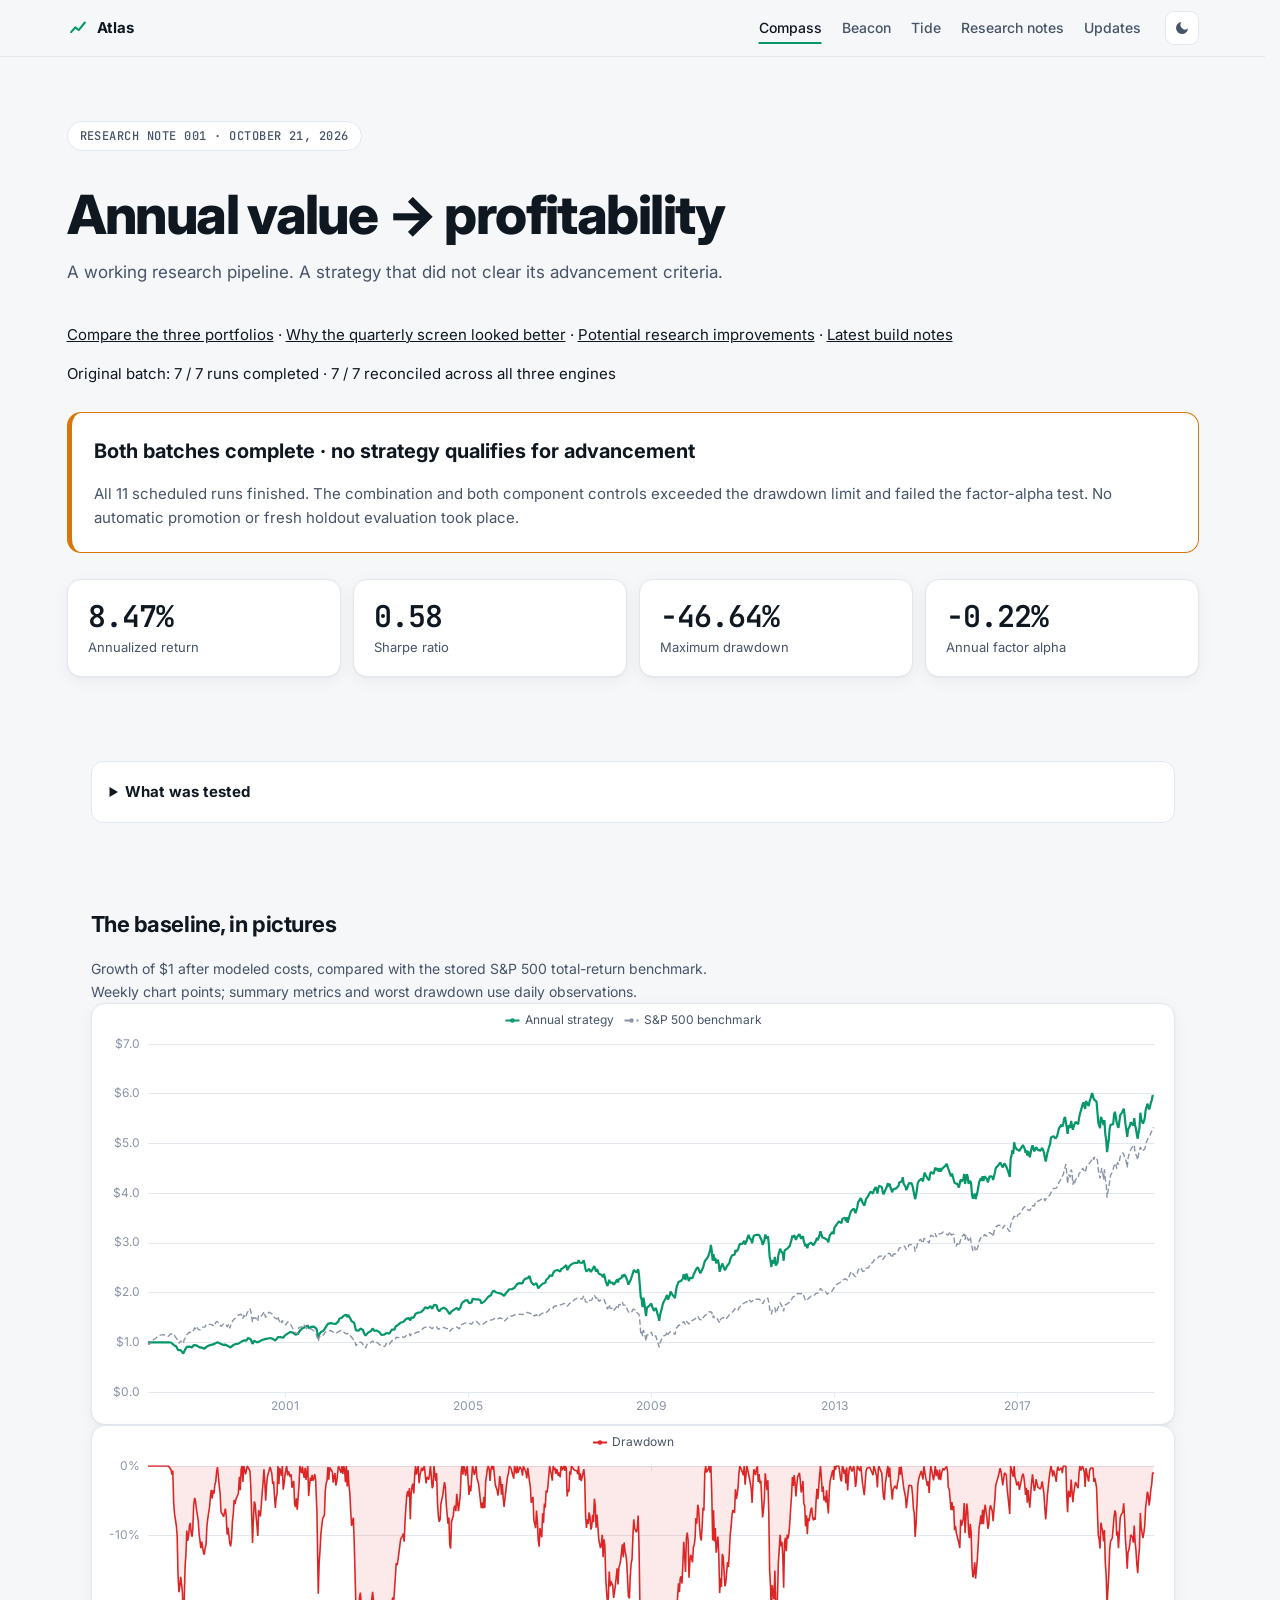
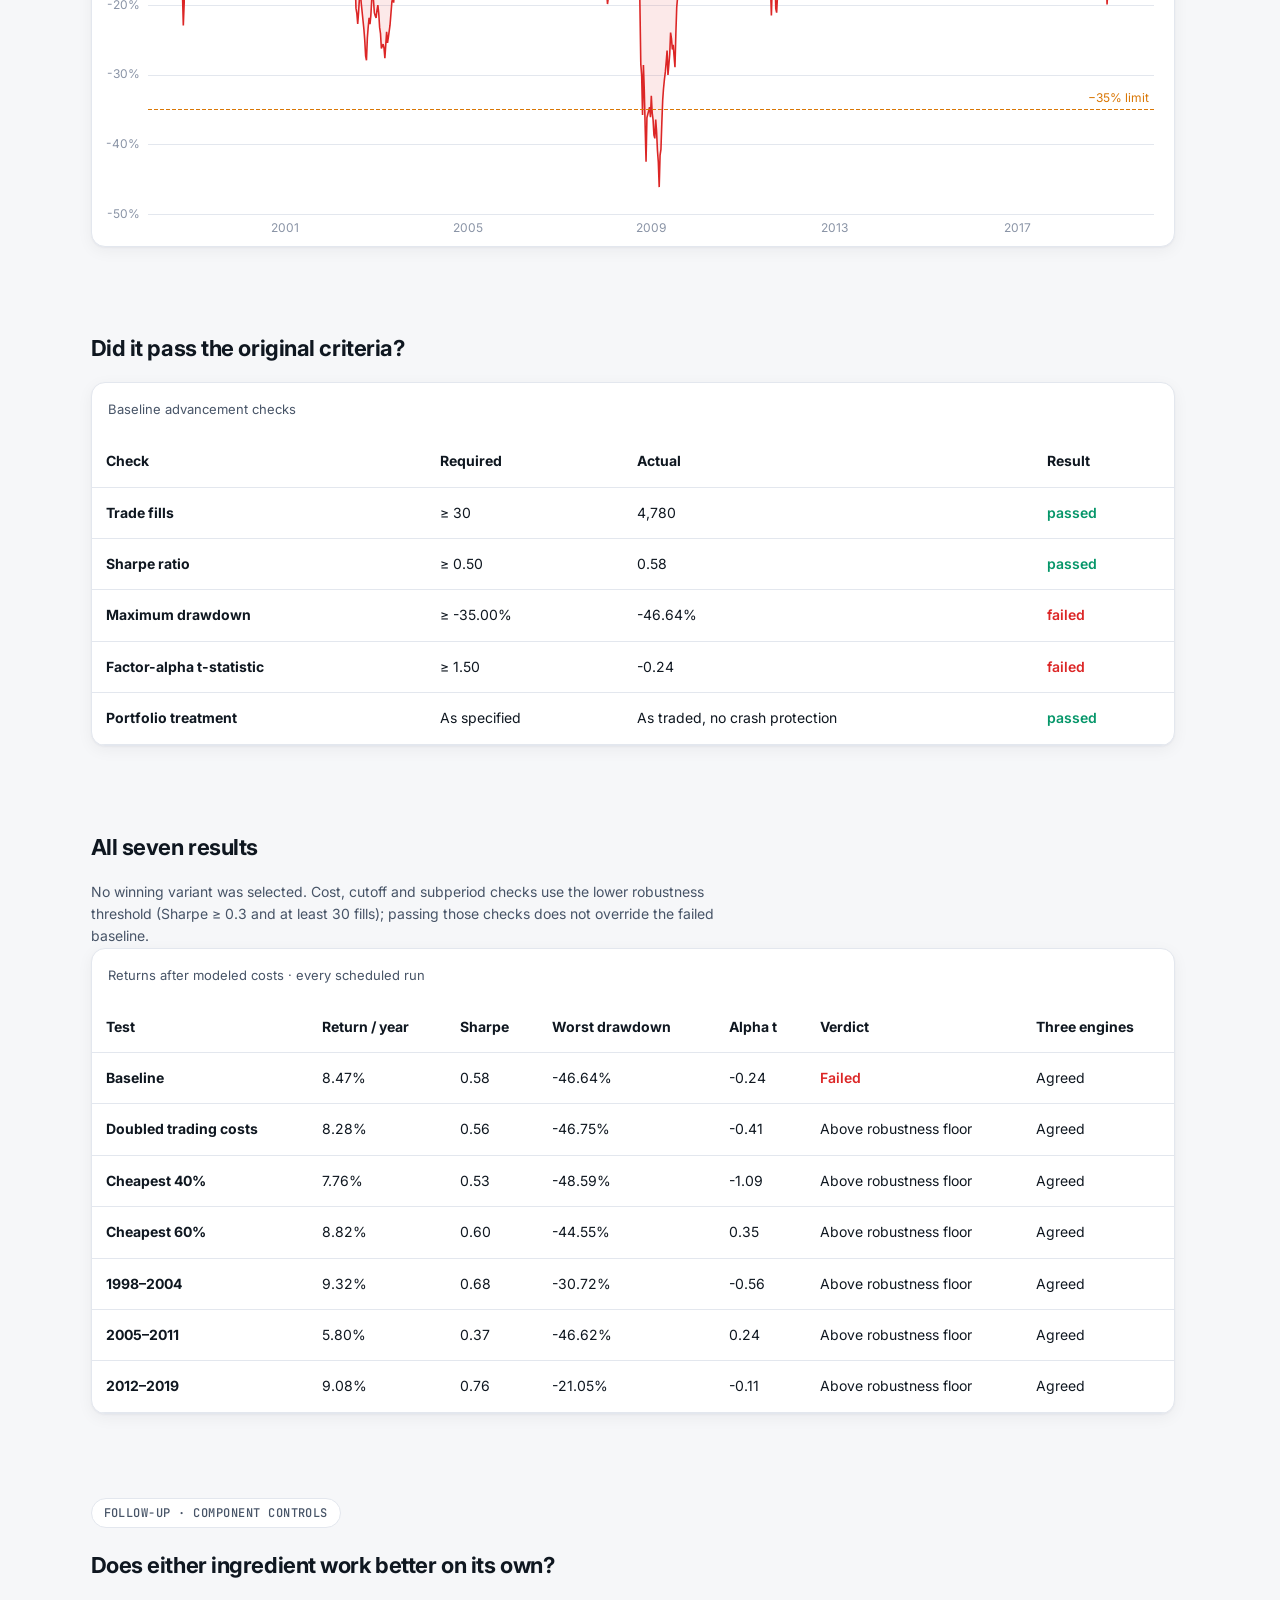
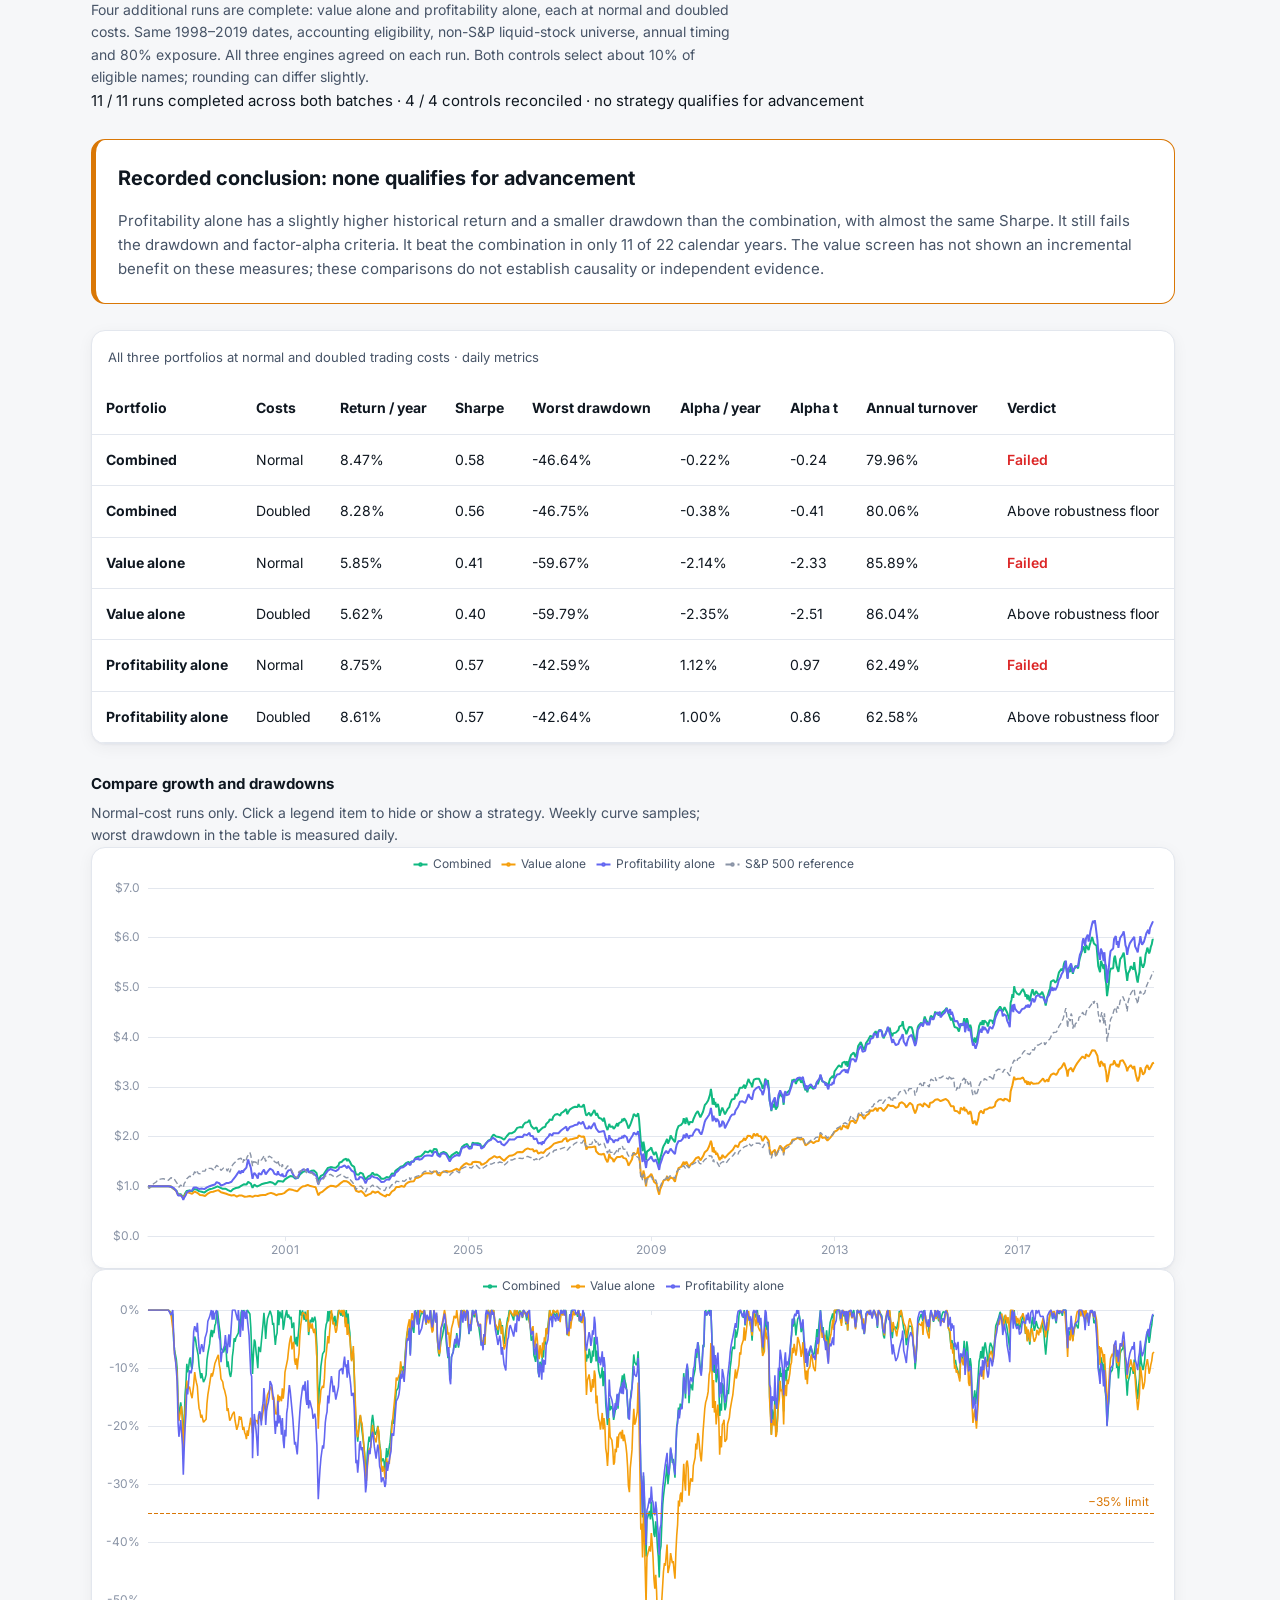
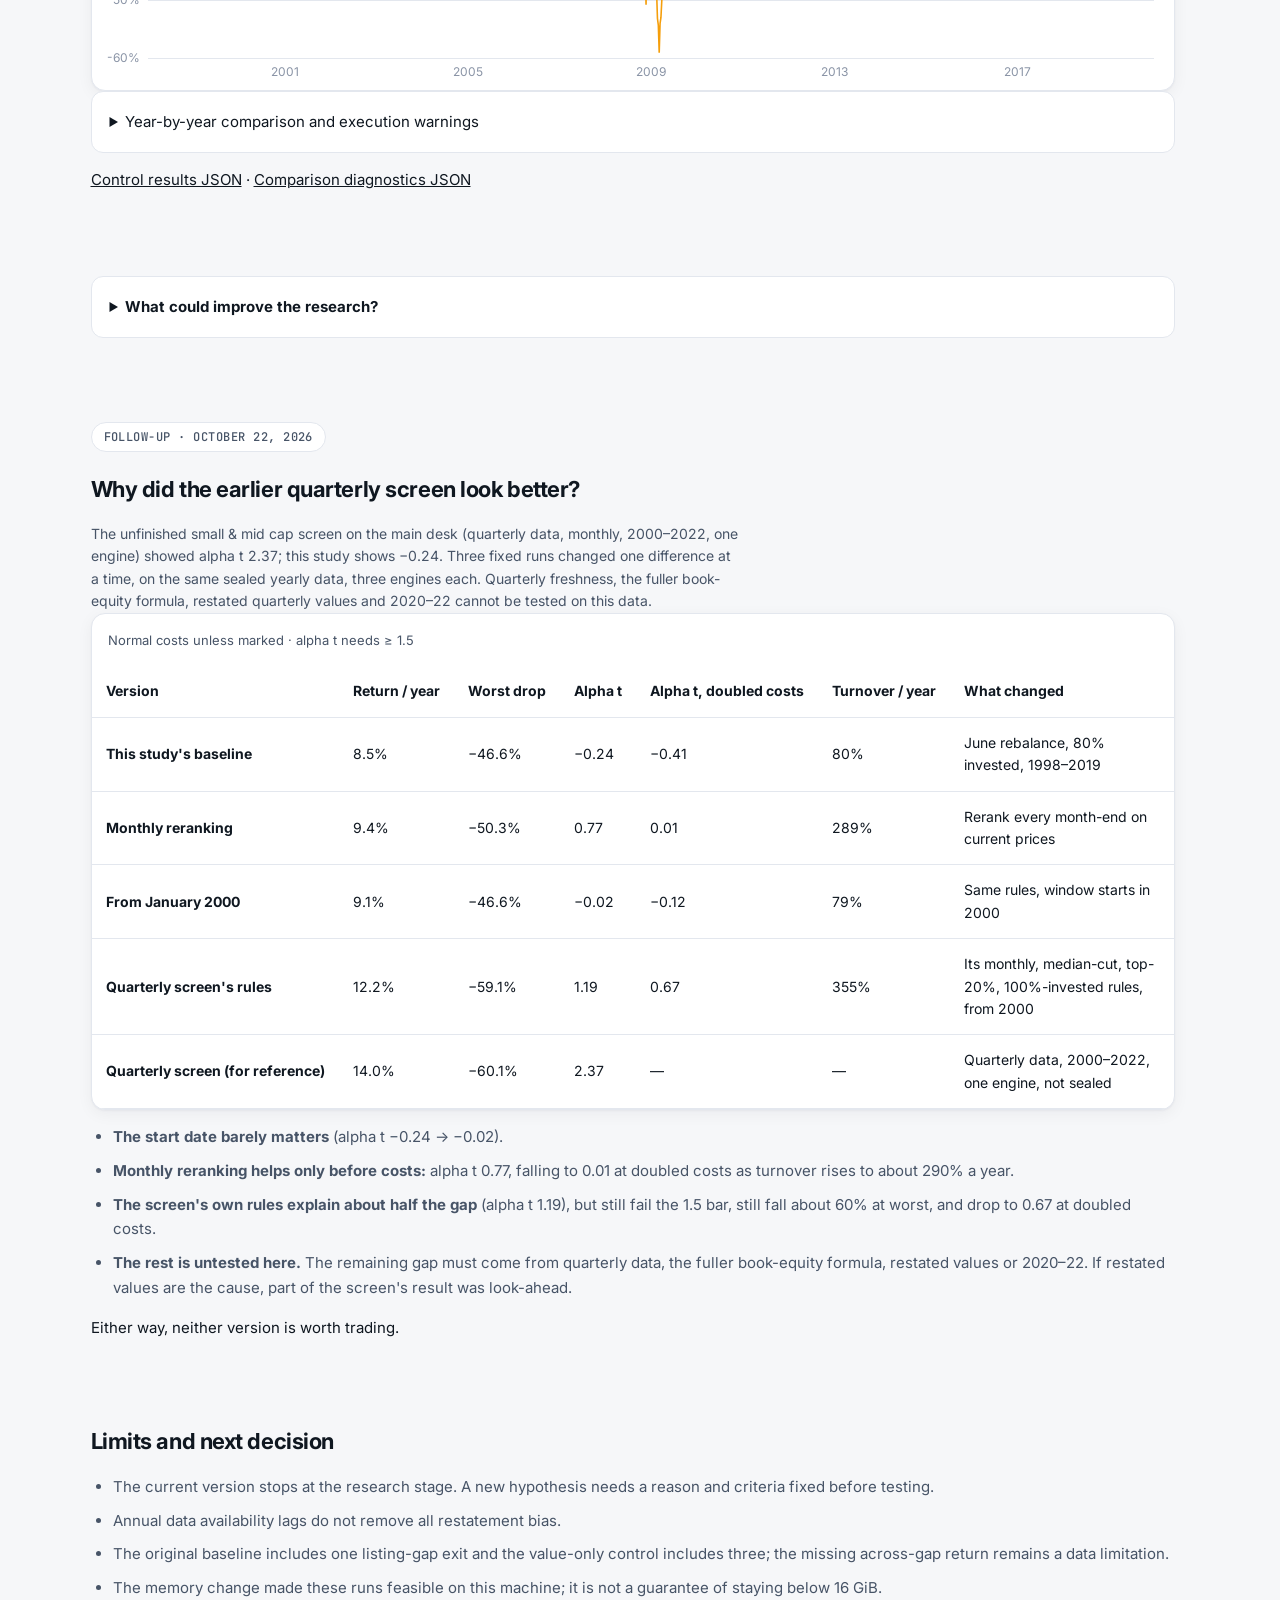
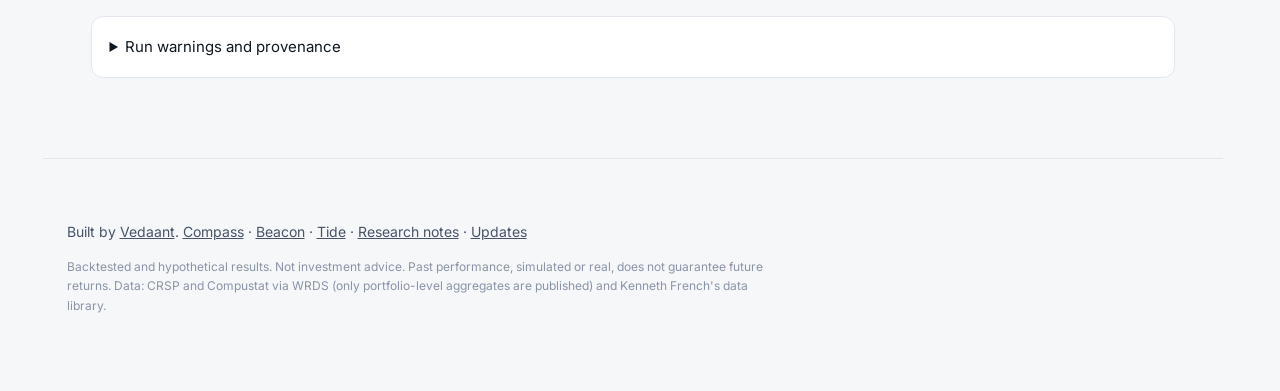
==== commit d2bcc9c2: "Update research results" ====
--- a/annual.html
+++ b/annual.html
@@ -37,12 +37,12 @@
 <div id="research-status" role="status" aria-live="polite">Loading verified results…</div>
 <div class="decision"><strong>Both batches complete · no strategy qualifies for advancement</strong><p>All 11 scheduled runs finished. The combination and both component controls exceeded the drawdown limit and failed the factor-alpha test. No automatic promotion or fresh holdout evaluation took place.</p></div>
 <div id="annual-kpis" class="stats"></div>
-<section class="section"><h2>What was tested</h2><div class="grid-2"><div class="panel pad"><h3>The strategy</h3><ul><li>US liquid stocks outside the historical S&amp;P 500.</li><li>Keep the cheaper half by common book equity / market value.</li><li>Buy the most profitable fifth of those, ranked by gross profit / assets.</li><li>Rebalance each June; equal weights, 80% target gross exposure.</li><li>Use the prior calendar year's fiscal-year data; trade at the next open.</li></ul></div><div class="panel pad"><h3>How to read this evidence</h3><ul><li>1998–2019 historical research; the baseline had already been examined.</li><li>Annual Compustat data may contain later revisions.</li><li>Three subperiod tests restart from cash with fixed settings; they are not fresh out-of-sample forecasts.</li><li>Older S&amp;P-only results on the main desk are separate experiments with different data and rules.</li></ul></div></div></section>
+<section class="section"><details><summary><b>What was tested</b></summary><div class="grid-2"><div class="panel pad"><h3>The strategy</h3><ul><li>US liquid stocks outside the historical S&amp;P 500.</li><li>Keep the cheaper half by common book equity / market value.</li><li>Buy the most profitable fifth of those, ranked by gross profit / assets.</li><li>Rebalance each June; equal weights, 80% target gross exposure.</li><li>Use the prior calendar year's fiscal-year data; trade at the next open.</li></ul></div><div class="panel pad"><h3>How to read this evidence</h3><ul><li>1998–2019 historical research; the baseline had already been examined.</li><li>Annual Compustat data may contain later revisions.</li><li>Three subperiod tests restart from cash with fixed settings; they are not fresh out-of-sample forecasts.</li><li>Older S&amp;P-only results on the main desk are separate experiments with different data and rules.</li></ul></div></div></details></section>
 <section class="section"><h2>The baseline, in pictures</h2><p class="sub">Growth of $1 after modeled costs, compared with the stored S&amp;P 500 total-return benchmark. Weekly chart points; summary metrics and worst drawdown use daily observations.</p><div class="panel"><div id="annual-growth" class="chart chart-mid" role="img" aria-label="Baseline and benchmark growth"></div></div><div class="panel"><div id="annual-drawdown" class="chart chart-mid" role="img" aria-label="Baseline drawdown and the 35 percent limit"></div></div></section>
 <section class="section"><h2>Did it pass the original criteria?</h2><div class="panel table-wrap"><table id="annual-gates"><caption>Baseline advancement checks</caption></table></div></section>
 <section class="section"><h2>All seven results</h2><p class="sub">No winning variant was selected. Cost, cutoff and subperiod checks use the lower robustness threshold (Sharpe ≥ 0.3 and at least 30 fills); passing those checks does not override the failed baseline.</p><div class="panel table-wrap"><table id="annual-runs"><caption>Returns after modeled costs · every scheduled run</caption></table></div></section>
 <section class="section" id="comparison"><p class="eyebrow">FOLLOW-UP · COMPONENT CONTROLS</p><h2>Does either ingredient work better on its own?</h2><p class="sub">Four additional runs are complete: value alone and profitability alone, each at normal and doubled costs. Same 1998–2019 dates, accounting eligibility, non-S&amp;P liquid-stock universe, annual timing and 80% exposure. All three engines agreed on each run. Both controls select about 10% of eligible names; rounding can differ slightly.</p><div id="comparison-status" role="status" aria-live="polite">Loading control comparison…</div><div class="decision"><strong>Recorded conclusion: none qualifies for advancement</strong><p>Profitability alone has a slightly higher historical return and a smaller drawdown than the combination, with almost the same Sharpe. It still fails the drawdown and factor-alpha criteria. It beat the combination in only 11 of 22 calendar years. The value screen has not shown an incremental benefit on these measures; these comparisons do not establish causality or independent evidence.</p></div><div class="panel table-wrap"><table id="comparison-table"><caption>All three portfolios at normal and doubled trading costs · daily metrics</caption></table></div><h3>Compare growth and drawdowns</h3><p class="sub">Normal-cost runs only. Click a legend item to hide or show a strategy. Weekly curve samples; worst drawdown in the table is measured daily.</p><div class="panel"><div id="comparison-growth" class="chart chart-mid" role="img" aria-label="Growth of the combined, value-only and profitability-only portfolios"></div></div><div class="panel"><div id="comparison-drawdown" class="chart chart-mid" role="img" aria-label="Drawdowns for the three portfolios against the 35 percent limit"></div></div><details><summary>Year-by-year comparison and execution warnings</summary><p>These are calendar-year slices of continuous portfolios, including the initial cash period in 1998. They are not new subperiod reruns.</p><div class="table-wrap"><table id="comparison-years"><caption>Net calendar-year returns</caption></table></div><div id="comparison-warnings"></div></details><p><a href="controls-data.json">Control results JSON</a> · <a href="annual-review.json">Comparison diagnostics JSON</a></p></section>
-<section class="section" id="improvements"><h2>What could improve the research?</h2><p class="sub">These are proposed next steps after reviewing the results. No new strategy tests or parameter search were run for this review.</p><div class="grid-3"><div class="panel pad"><h3>1. Use a matched benchmark</h3><p>Test an equal-weight portfolio from the same eligible stocks, with the same timing, exposure and costs. The S&amp;P 500 is not a matched universe for these non-S&amp;P stocks. Six-factor alpha already controls for broad exposures, but this benchmark would make the stock-selection comparison clearer.</p><p><b>Feasible with existing data; untested.</b></p></div><div class="panel pad"><h3>2. Diagnose risk before changing rules</h3><p>Review position concentration and losses during drawdowns. A fixed lower-exposure or broader-selection test could investigate risk, but reducing exposure does not by itself establish a stock-picking edge. Do not choose a setting just because it makes the historical drawdown pass.</p><p><b>Feasible with existing data; untested.</b></p></div><div class="panel pad"><h3>3. Strengthen the data checks</h3><p>Audit financial availability and the three listing-gap exits in the value control. Industry-neutral ranking would need historical industry labels; the sealed names table does not contain them. First-reported validation would need historical fundamental vintages.</p><p><b>Partly feasible; missing data remains a limit.</b></p></div></div><h3>What this review does not justify</h3><ul><li>Promoting profitability alone as a validated winner: its alpha t-statistic is 0.97, below the unchanged 1.5 requirement, and its drawdown is 42.59%.</li><li>Tuning value cutoffs or adding a trend filter until a historical test passes.</li><li>Treating cheaper execution as the main fix: doubled costs reduced annual returns by only 0.15–0.23 percentage points across the three portfolios.</li><li>Calling previously examined history a fresh holdout. Any follow-up requires a fixed protocol and all attempts must remain visible.</li></ul></section>
+<section class="section" id="improvements"><details><summary><b>What could improve the research?</b></summary><p class="sub">These are proposed next steps after reviewing the results. No new strategy tests or parameter search were run for this review.</p><div class="grid-3"><div class="panel pad"><h3>1. Use a matched benchmark</h3><p>Test an equal-weight portfolio from the same eligible stocks, with the same timing, exposure and costs. The S&amp;P 500 is not a matched universe for these non-S&amp;P stocks. Six-factor alpha already controls for broad exposures, but this benchmark would make the stock-selection comparison clearer.</p><p><b>Feasible with existing data; untested.</b></p></div><div class="panel pad"><h3>2. Diagnose risk before changing rules</h3><p>Review position concentration and losses during drawdowns. A fixed lower-exposure or broader-selection test could investigate risk, but reducing exposure does not by itself establish a stock-picking edge. Do not choose a setting just because it makes the historical drawdown pass.</p><p><b>Feasible with existing data; untested.</b></p></div><div class="panel pad"><h3>3. Strengthen the data checks</h3><p>Audit financial availability and the three listing-gap exits in the value control. Industry-neutral ranking would need historical industry labels; the sealed names table does not contain them. First-reported validation would need historical fundamental vintages.</p><p><b>Partly feasible; missing data remains a limit.</b></p></div></div><h3>What this review does not justify</h3><ul><li>Promoting profitability alone as a validated winner: its alpha t-statistic is 0.97, below the unchanged 1.5 requirement, and its drawdown is 42.59%.</li><li>Tuning value cutoffs or adding a trend filter until a historical test passes.</li><li>Treating cheaper execution as the main fix: doubled costs reduced annual returns by only 0.15–0.23 percentage points across the three portfolios.</li><li>Calling previously examined history a fresh holdout. Any follow-up requires a fixed protocol and all attempts must remain visible.</li></ul></details></section>
 <section class="section" id="attribution"><p class="eyebrow">FOLLOW-UP · OCTOBER 22, 2026</p><h2>Why did the earlier quarterly screen look better?</h2><p class="sub">The unfinished small &amp; mid cap screen on the main desk (quarterly data, monthly, 2000–2022, one engine) showed alpha t 2.37; this study shows −0.24. Three fixed runs changed one difference at a time, on the same sealed yearly data, three engines each. Quarterly freshness, the fuller book-equity formula, restated quarterly values and 2020–22 cannot be tested on this data.</p><div class="panel table-wrap"><table><caption>Normal costs unless marked · alpha t needs ≥ 1.5</caption><thead><tr><th scope="col">Version</th><th scope="col">Return / year</th><th scope="col">Worst drop</th><th scope="col">Alpha t</th><th scope="col">Alpha t, doubled costs</th><th scope="col">Turnover / year</th><th scope="col">What changed</th></tr></thead><tbody>
 <tr><th scope="row">This study's baseline</th><td>8.5%</td><td>−46.6%</td><td>−0.24</td><td>−0.41</td><td>80%</td><td class="wrap">June rebalance, 80% invested, 1998–2019</td></tr>
 <tr><th scope="row">Monthly reranking</th><td>9.4%</td><td>−50.3%</td><td>0.77</td><td>0.01</td><td>289%</td><td class="wrap">Rerank every month-end on current prices</td></tr>
@@ -50,7 +50,6 @@
 <tr><th scope="row">Quarterly screen's rules</th><td>12.2%</td><td>−59.1%</td><td>1.19</td><td>0.67</td><td>355%</td><td class="wrap">Its monthly, median-cut, top-20%, 100%-invested rules, from 2000</td></tr>
 <tr><th scope="row">Quarterly screen (for reference)</th><td>14.0%</td><td>−60.1%</td><td>2.37</td><td>—</td><td>—</td><td class="wrap">Quarterly data, 2000–2022, one engine, not sealed</td></tr>
 </tbody></table></div><ul><li><b>The start date barely matters</b> (alpha t −0.24 → −0.02).</li><li><b>Monthly reranking helps only before costs:</b> alpha t 0.77, falling to 0.01 at doubled costs as turnover rises to about 290% a year.</li><li><b>The screen's own rules explain about half the gap</b> (alpha t 1.19), but still fail the 1.5 bar, still fall about 60% at worst, and drop to 0.67 at doubled costs.</li><li><b>The rest is untested here.</b> The remaining gap must come from quarterly data, the fuller book-equity formula, restated values or 2020–22. If restated values are the cause, part of the screen's result was look-ahead.</li></ul><p>Either way, neither version is worth trading.</p></section>
-<section class="section"><h2>What changed in the system</h2><div class="grid-3"><div class="panel pad"><h3>Data</h3><p>Added a separate annual-lagged research path, explicit source checks and a 2019 cutoff.</p></div><div class="panel pad"><h3>Memory</h3><p>Moved large arrays to disk and processed assets and bars in batches. The full standalone baseline used about 16.1 GiB peak RAM.</p></div><div class="panel pad"><h3>Verification</h3><p>Ran three engines sequentially, reproduced the earlier baseline and recorded every robustness run.</p></div></div><p><a href="updates.html">Read the build notes →</a></p></section>
 <section class="section"><h2>Limits and next decision</h2><ul><li>The current version stops at the research stage. A new hypothesis needs a reason and criteria fixed before testing.</li><li>Annual data availability lags do not remove all restatement bias.</li><li>The original baseline includes one listing-gap exit and the value-only control includes three; the missing across-gap return remains a data limitation.</li><li>The memory change made these runs feasible on this machine; it is not a guarantee of staying below 16 GiB.</li></ul><details><summary>Run warnings and provenance</summary><div id="annual-warnings"></div><p id="annual-provenance"></p><p><a href="annual-data.json">Download the portfolio-level results JSON</a></p></details></section>
 </main><footer class="wrap footer">
   <p>Built by <a href="https://github.com/VedaantK">Vedaant</a>. <a href="index.html">Compass</a> · <a href="beacon.html">Beacon</a> · <a href="tide.html">Tide</a> · <a href="notes.html">Research notes</a> · <a href="updates.html">Updates</a></p>
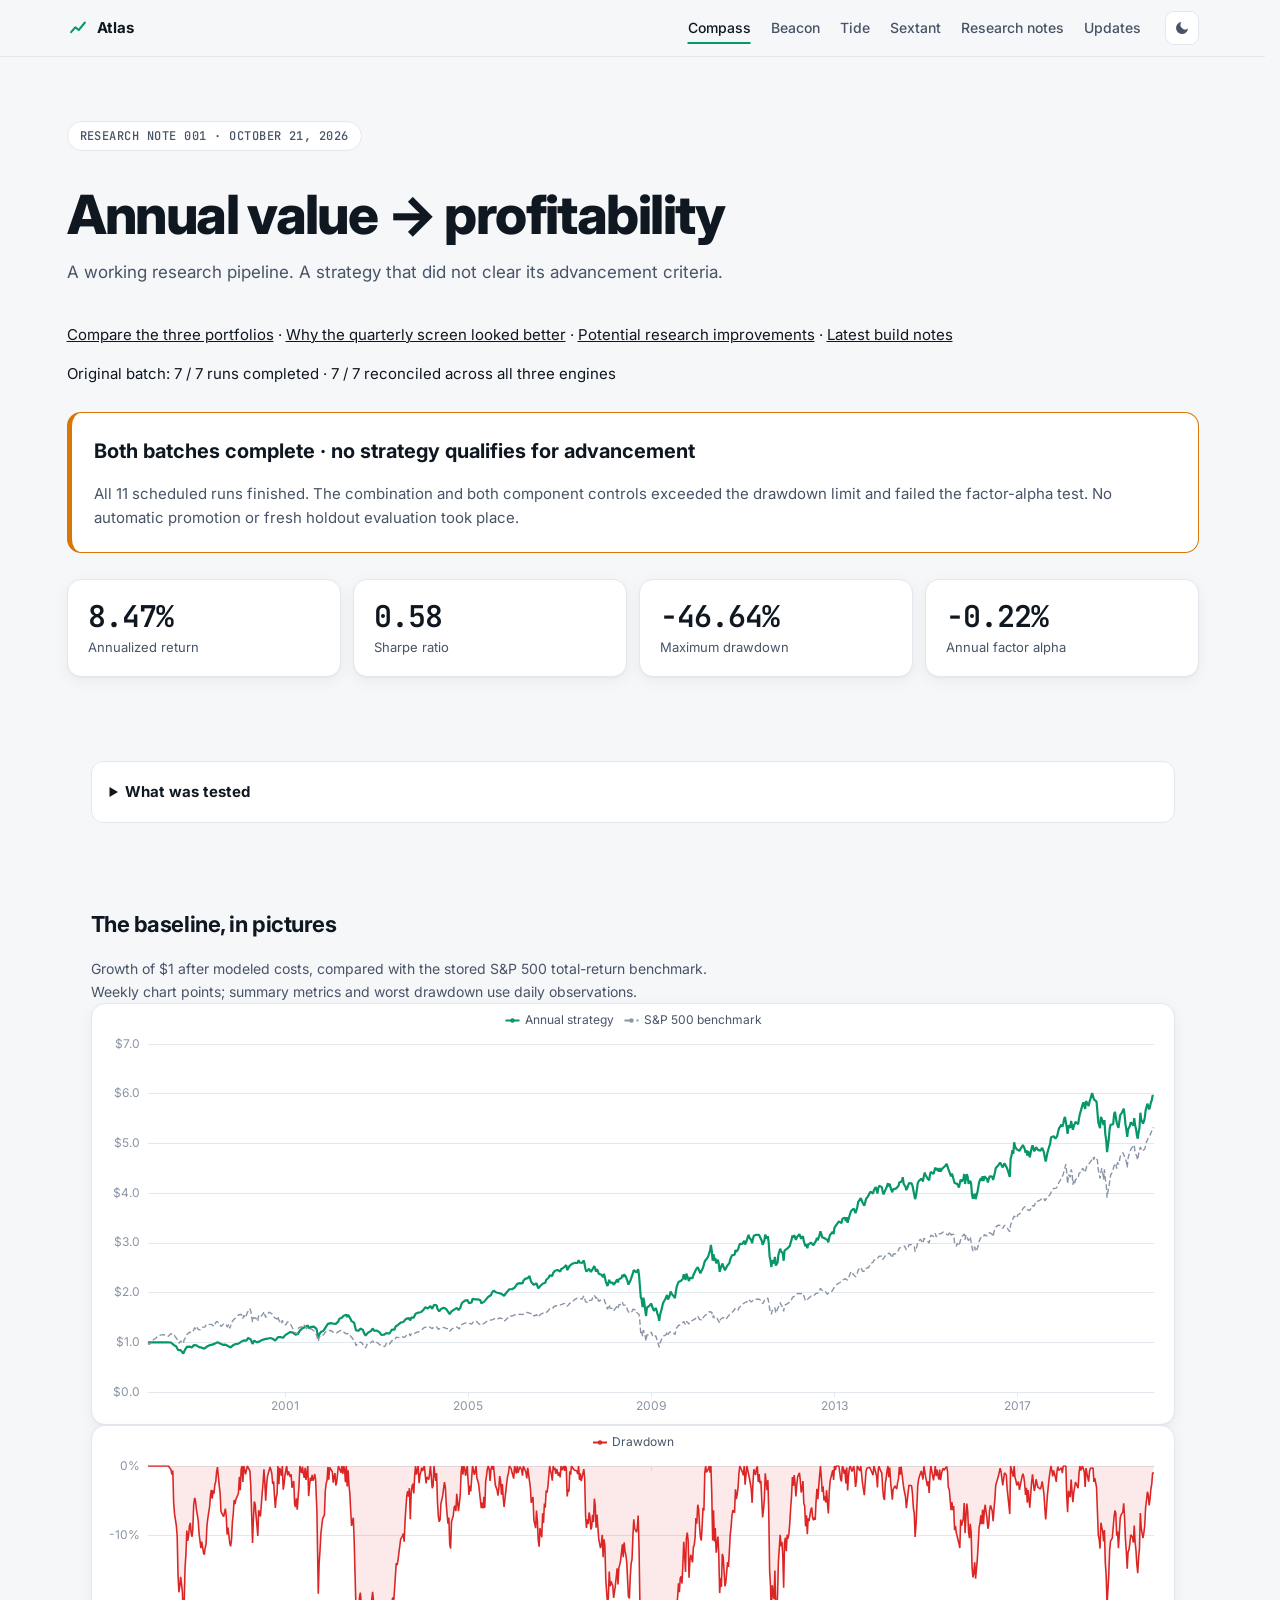
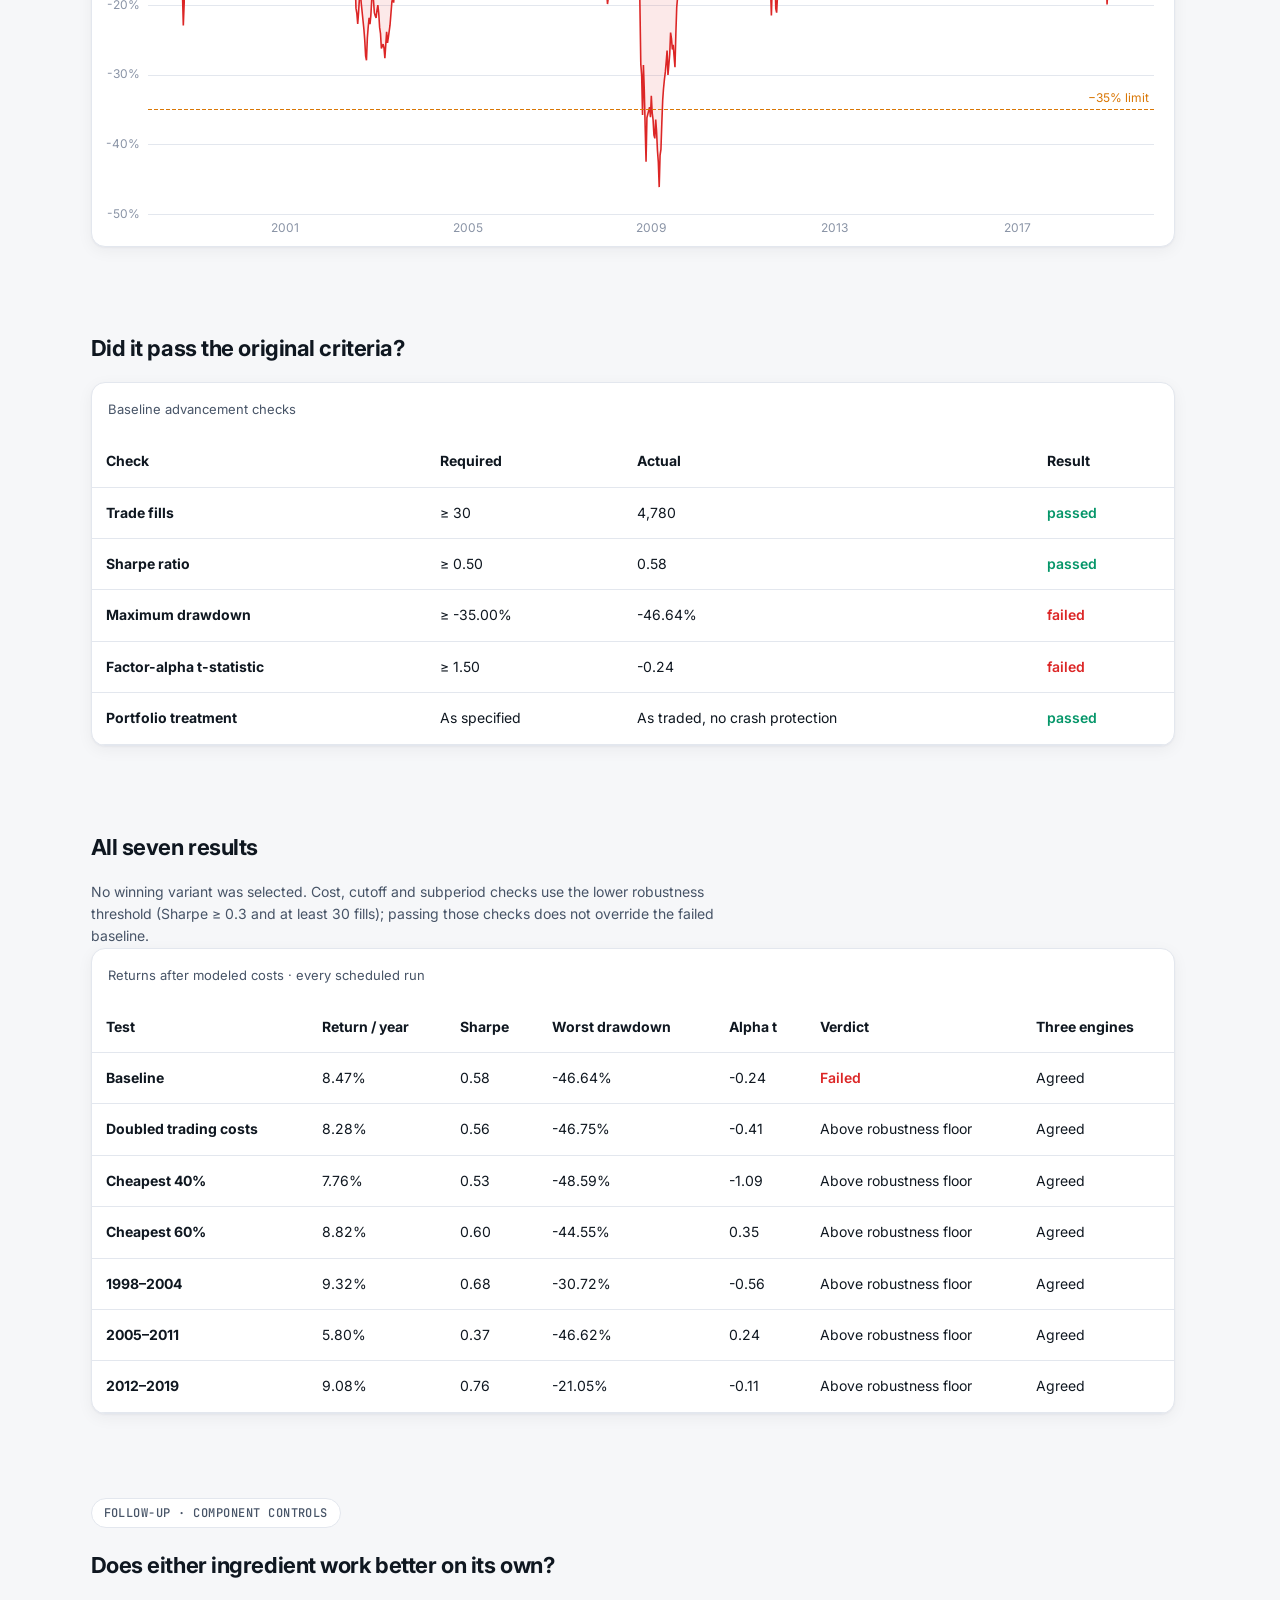
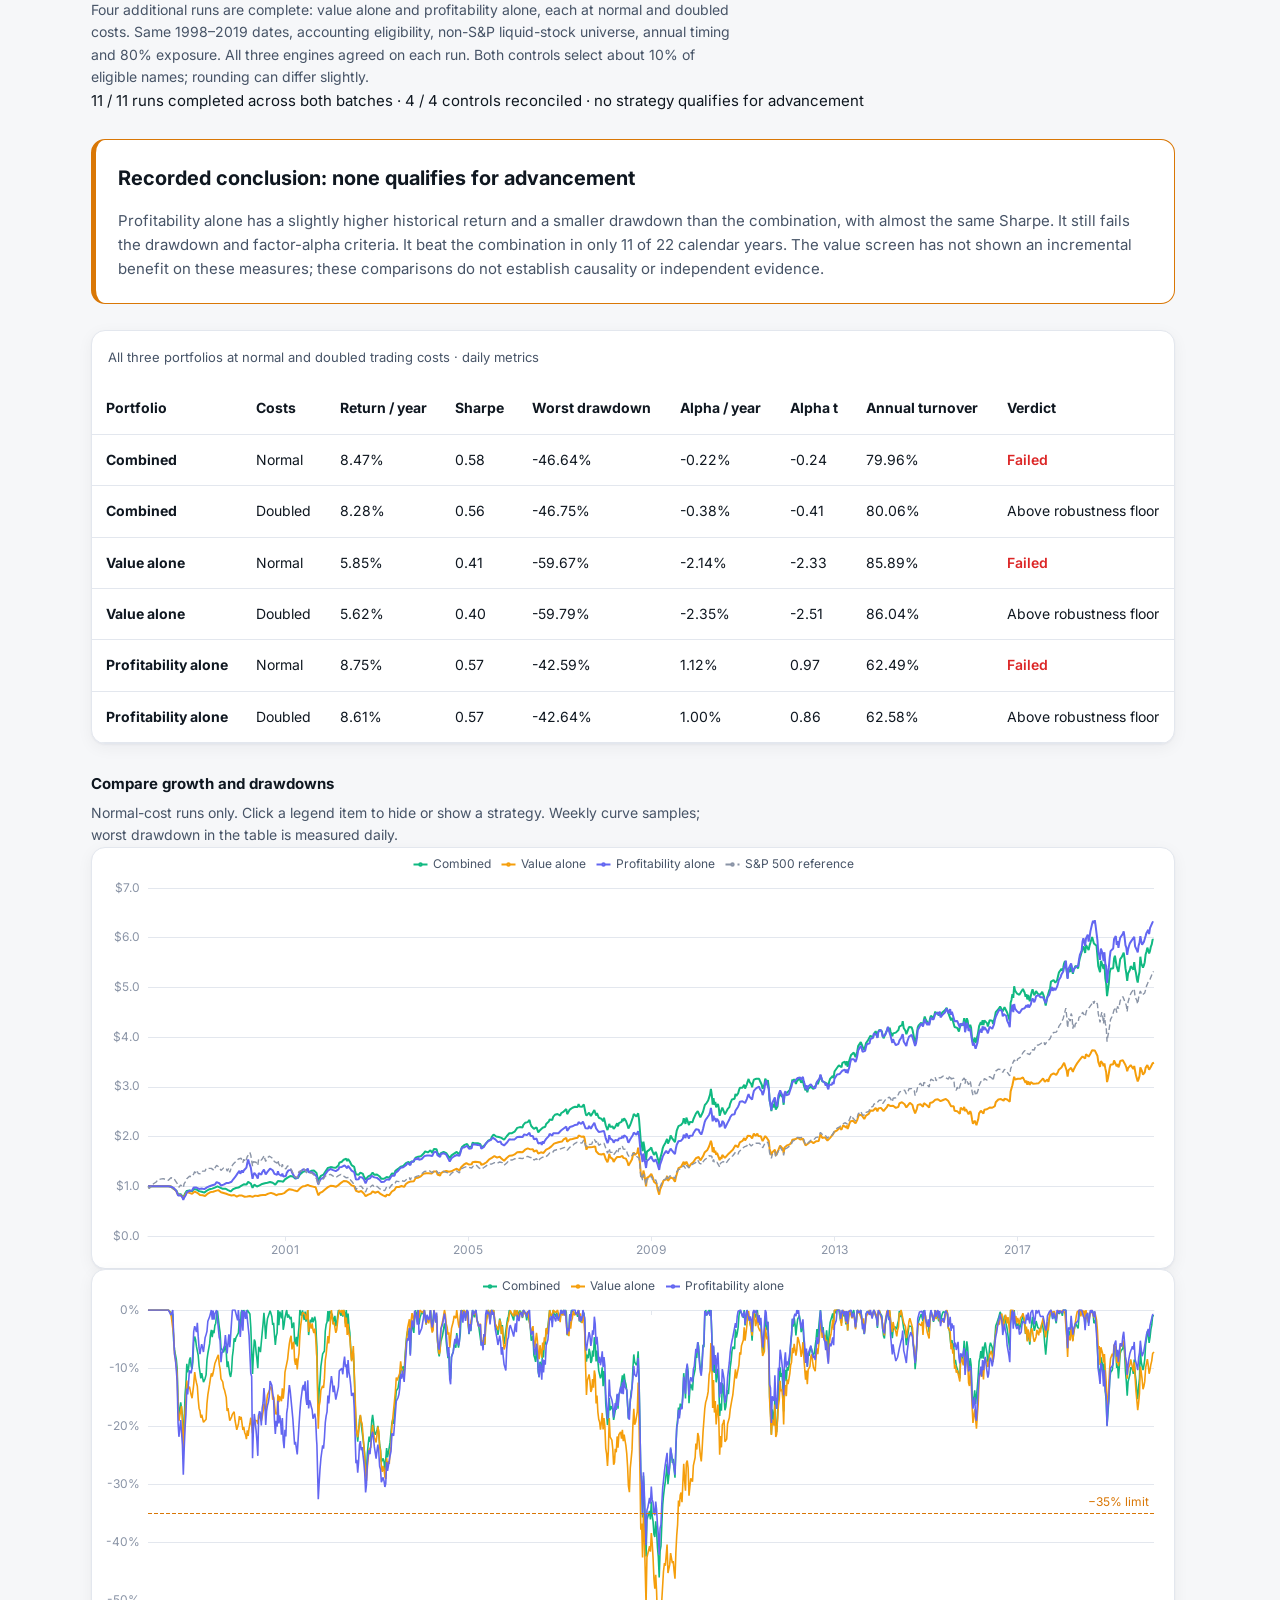
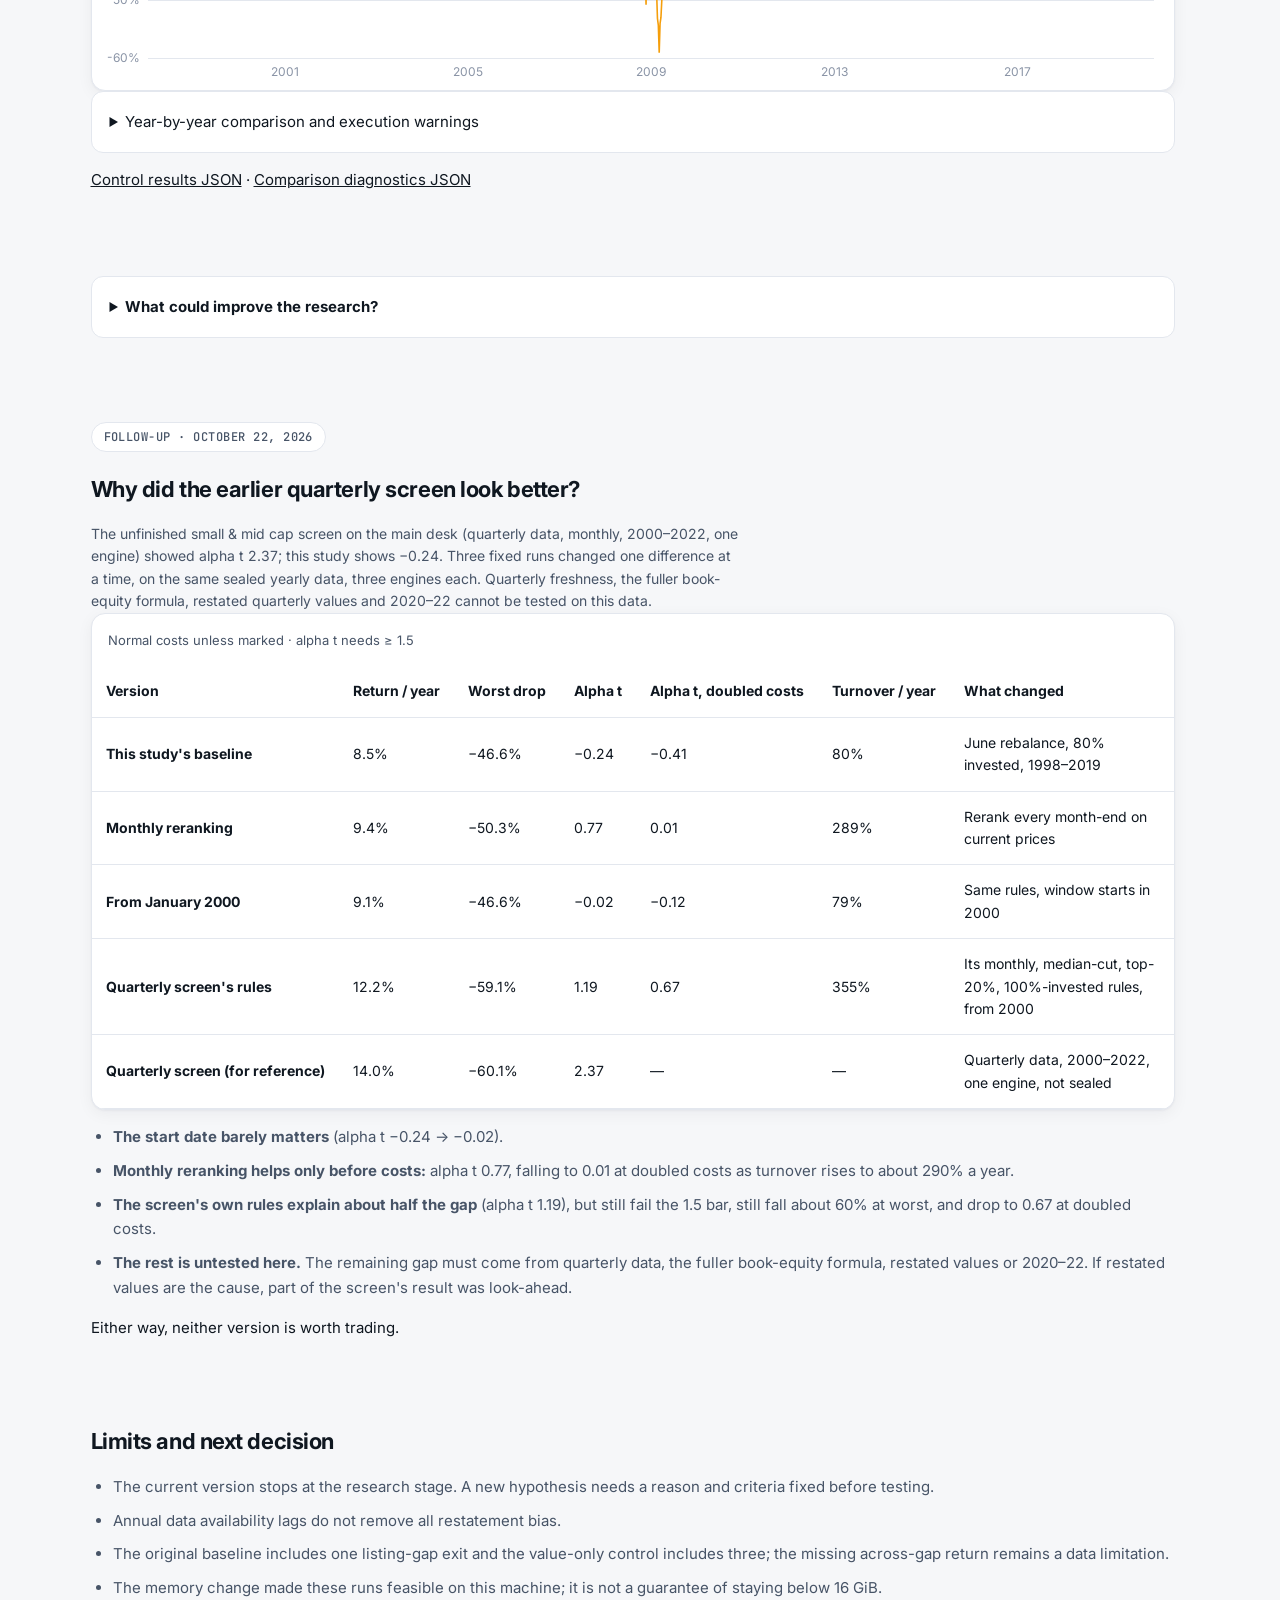
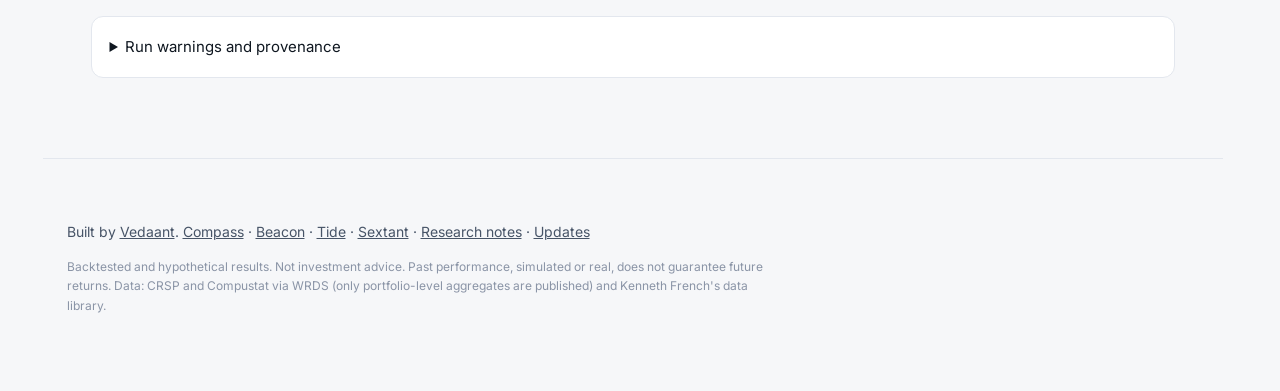
==== commit b07f9376: "Update research results" ====
--- a/annual.html
+++ b/annual.html
@@ -23,6 +23,7 @@
       <a href="index.html" aria-current="page">Compass</a>
       <a href="beacon.html">Beacon</a>
       <a href="tide.html">Tide</a>
+      <a href="sextant.html">Sextant</a>
       <a href="notes.html">Research notes</a>
       <a href="updates.html">Updates</a>
     </nav>
@@ -52,6 +53,6 @@
 </tbody></table></div><ul><li><b>The start date barely matters</b> (alpha t −0.24 → −0.02).</li><li><b>Monthly reranking helps only before costs:</b> alpha t 0.77, falling to 0.01 at doubled costs as turnover rises to about 290% a year.</li><li><b>The screen's own rules explain about half the gap</b> (alpha t 1.19), but still fail the 1.5 bar, still fall about 60% at worst, and drop to 0.67 at doubled costs.</li><li><b>The rest is untested here.</b> The remaining gap must come from quarterly data, the fuller book-equity formula, restated values or 2020–22. If restated values are the cause, part of the screen's result was look-ahead.</li></ul><p>Either way, neither version is worth trading.</p></section>
 <section class="section"><h2>Limits and next decision</h2><ul><li>The current version stops at the research stage. A new hypothesis needs a reason and criteria fixed before testing.</li><li>Annual data availability lags do not remove all restatement bias.</li><li>The original baseline includes one listing-gap exit and the value-only control includes three; the missing across-gap return remains a data limitation.</li><li>The memory change made these runs feasible on this machine; it is not a guarantee of staying below 16 GiB.</li></ul><details><summary>Run warnings and provenance</summary><div id="annual-warnings"></div><p id="annual-provenance"></p><p><a href="annual-data.json">Download the portfolio-level results JSON</a></p></details></section>
 </main><footer class="wrap footer">
-  <p>Built by <a href="https://github.com/VedaantK">Vedaant</a>. <a href="index.html">Compass</a> · <a href="beacon.html">Beacon</a> · <a href="tide.html">Tide</a> · <a href="notes.html">Research notes</a> · <a href="updates.html">Updates</a></p>
+  <p>Built by <a href="https://github.com/VedaantK">Vedaant</a>. <a href="index.html">Compass</a> · <a href="beacon.html">Beacon</a> · <a href="tide.html">Tide</a> · <a href="sextant.html">Sextant</a> · <a href="notes.html">Research notes</a> · <a href="updates.html">Updates</a></p>
   <p class="fine">Backtested and hypothetical results. Not investment advice. Past performance, simulated or real, does not guarantee future returns. Data: CRSP and Compustat via WRDS (only portfolio-level aggregates are published) and Kenneth French's data library.</p>
 </footer><script src="echarts.min.js?v=e84270bd0c"></script><script src="research.js?v=33c97ba6bb"></script><script src="comparison.js?v=d96ed56b44"></script></body></html>
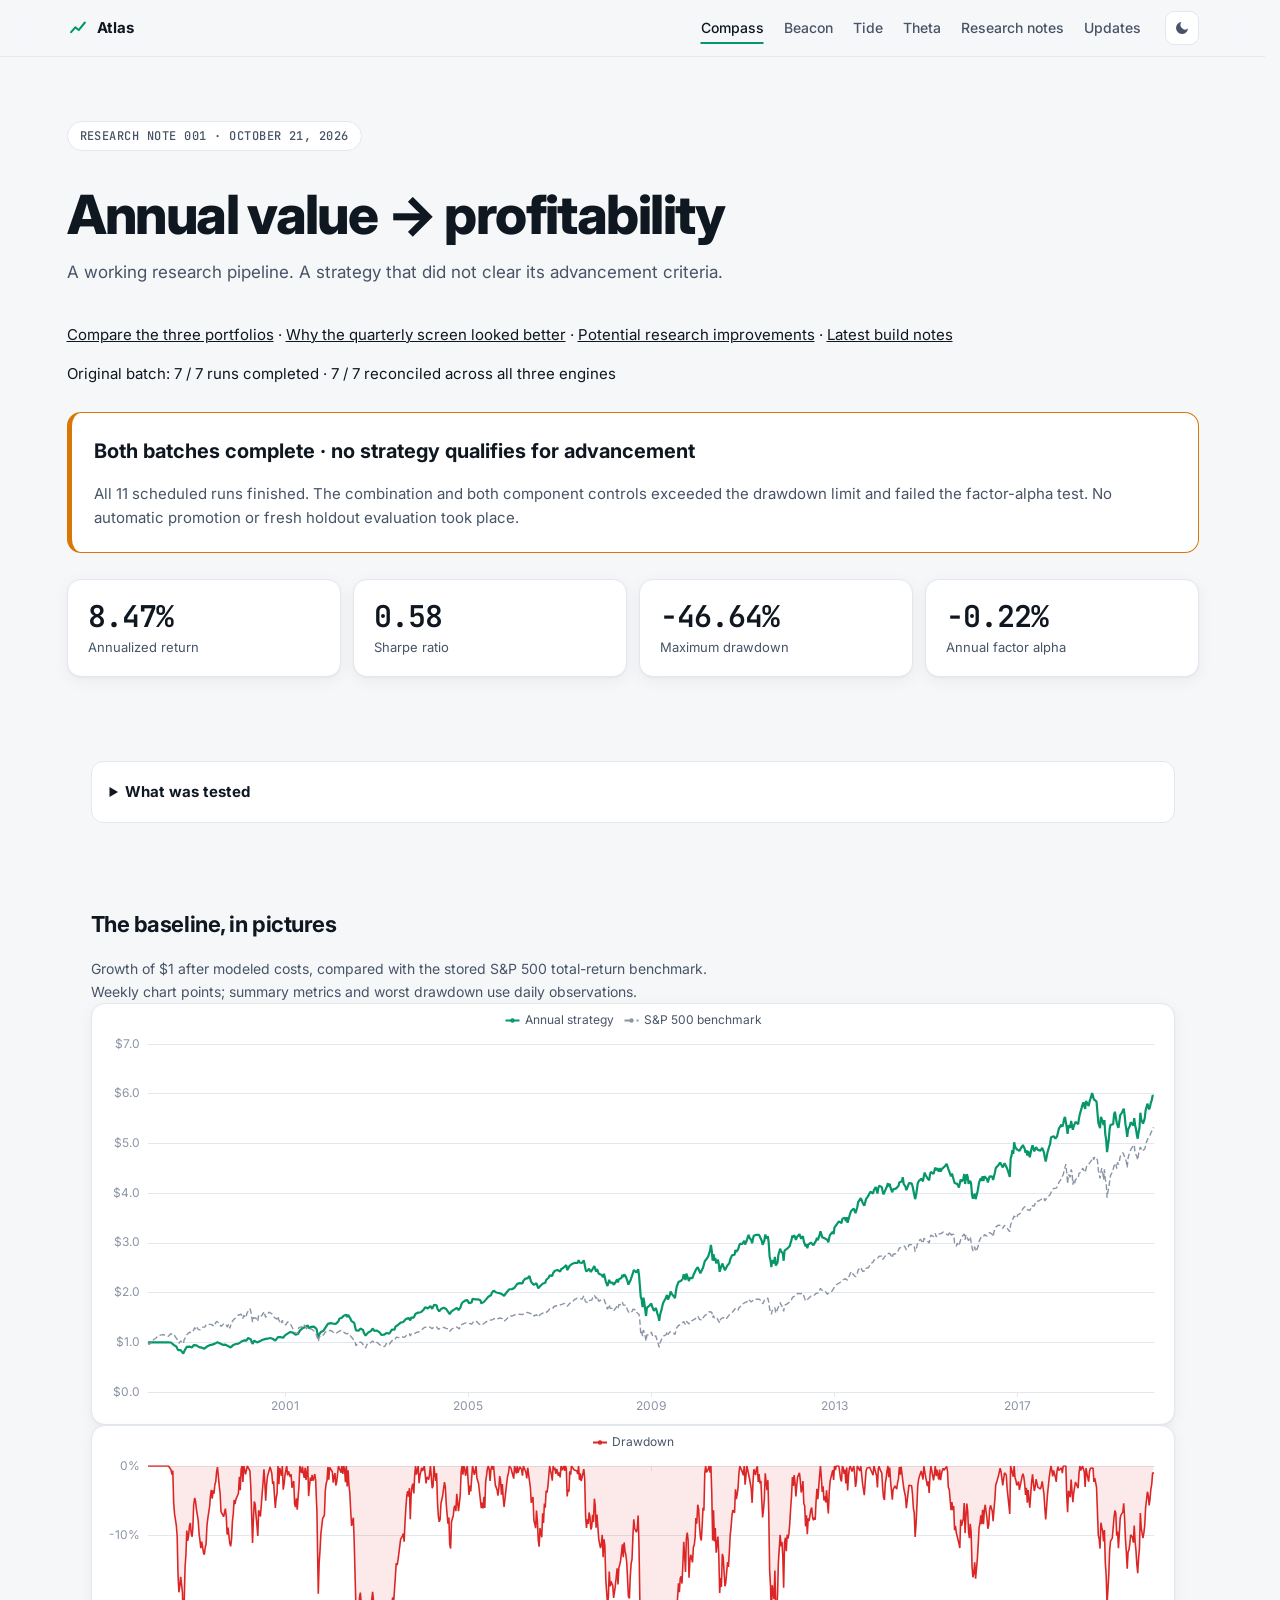
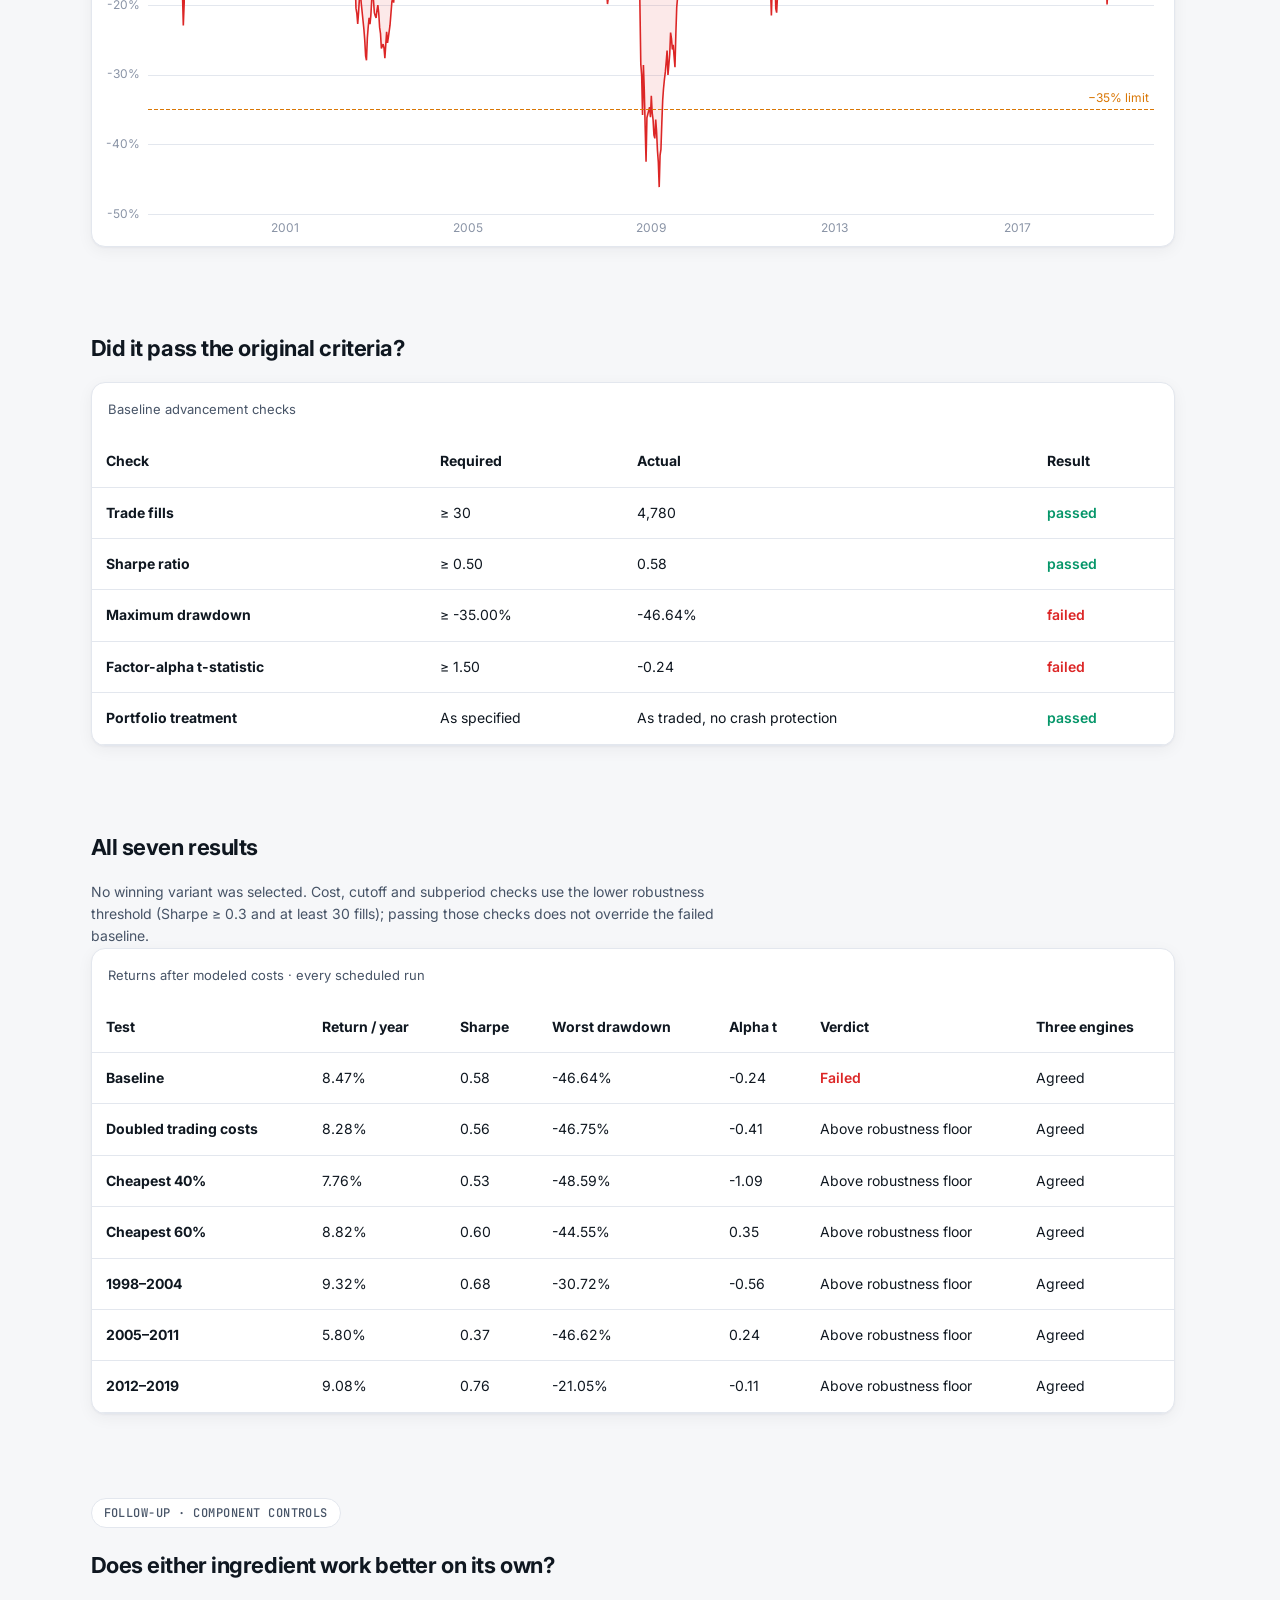
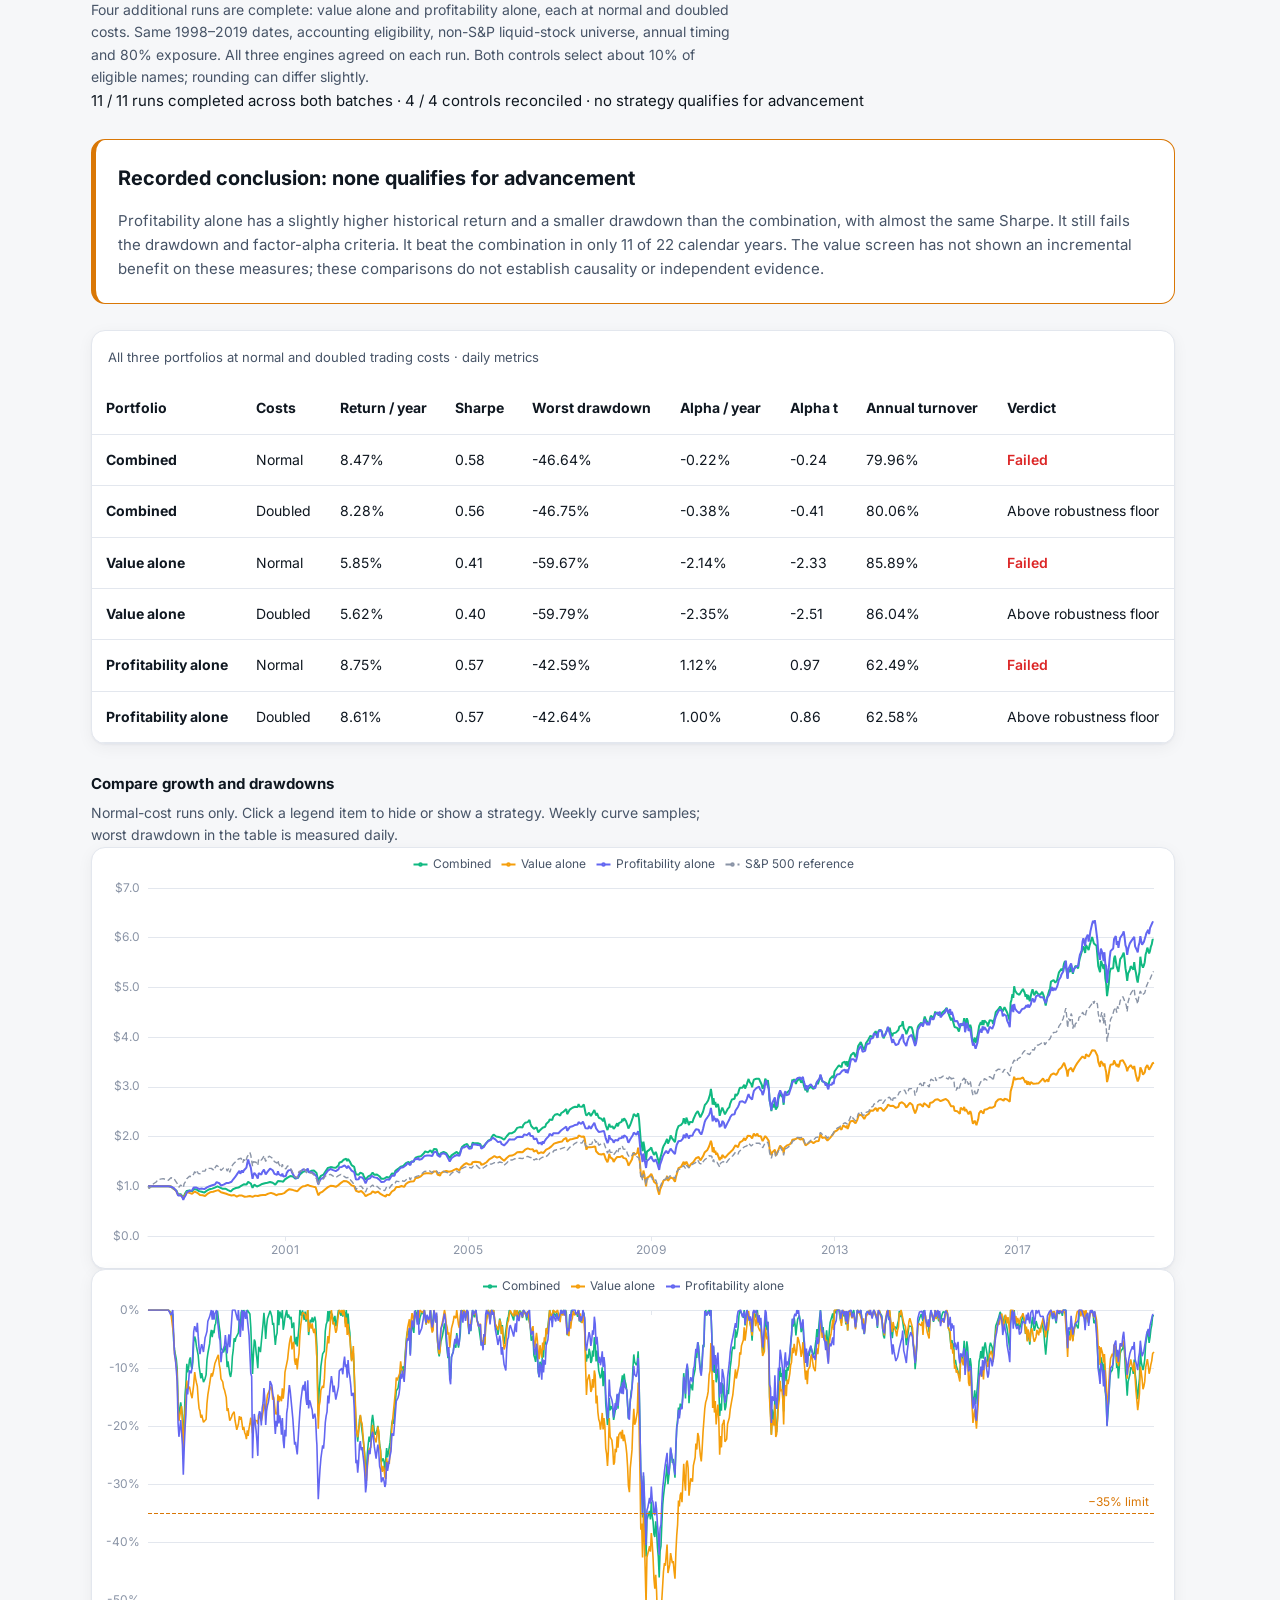
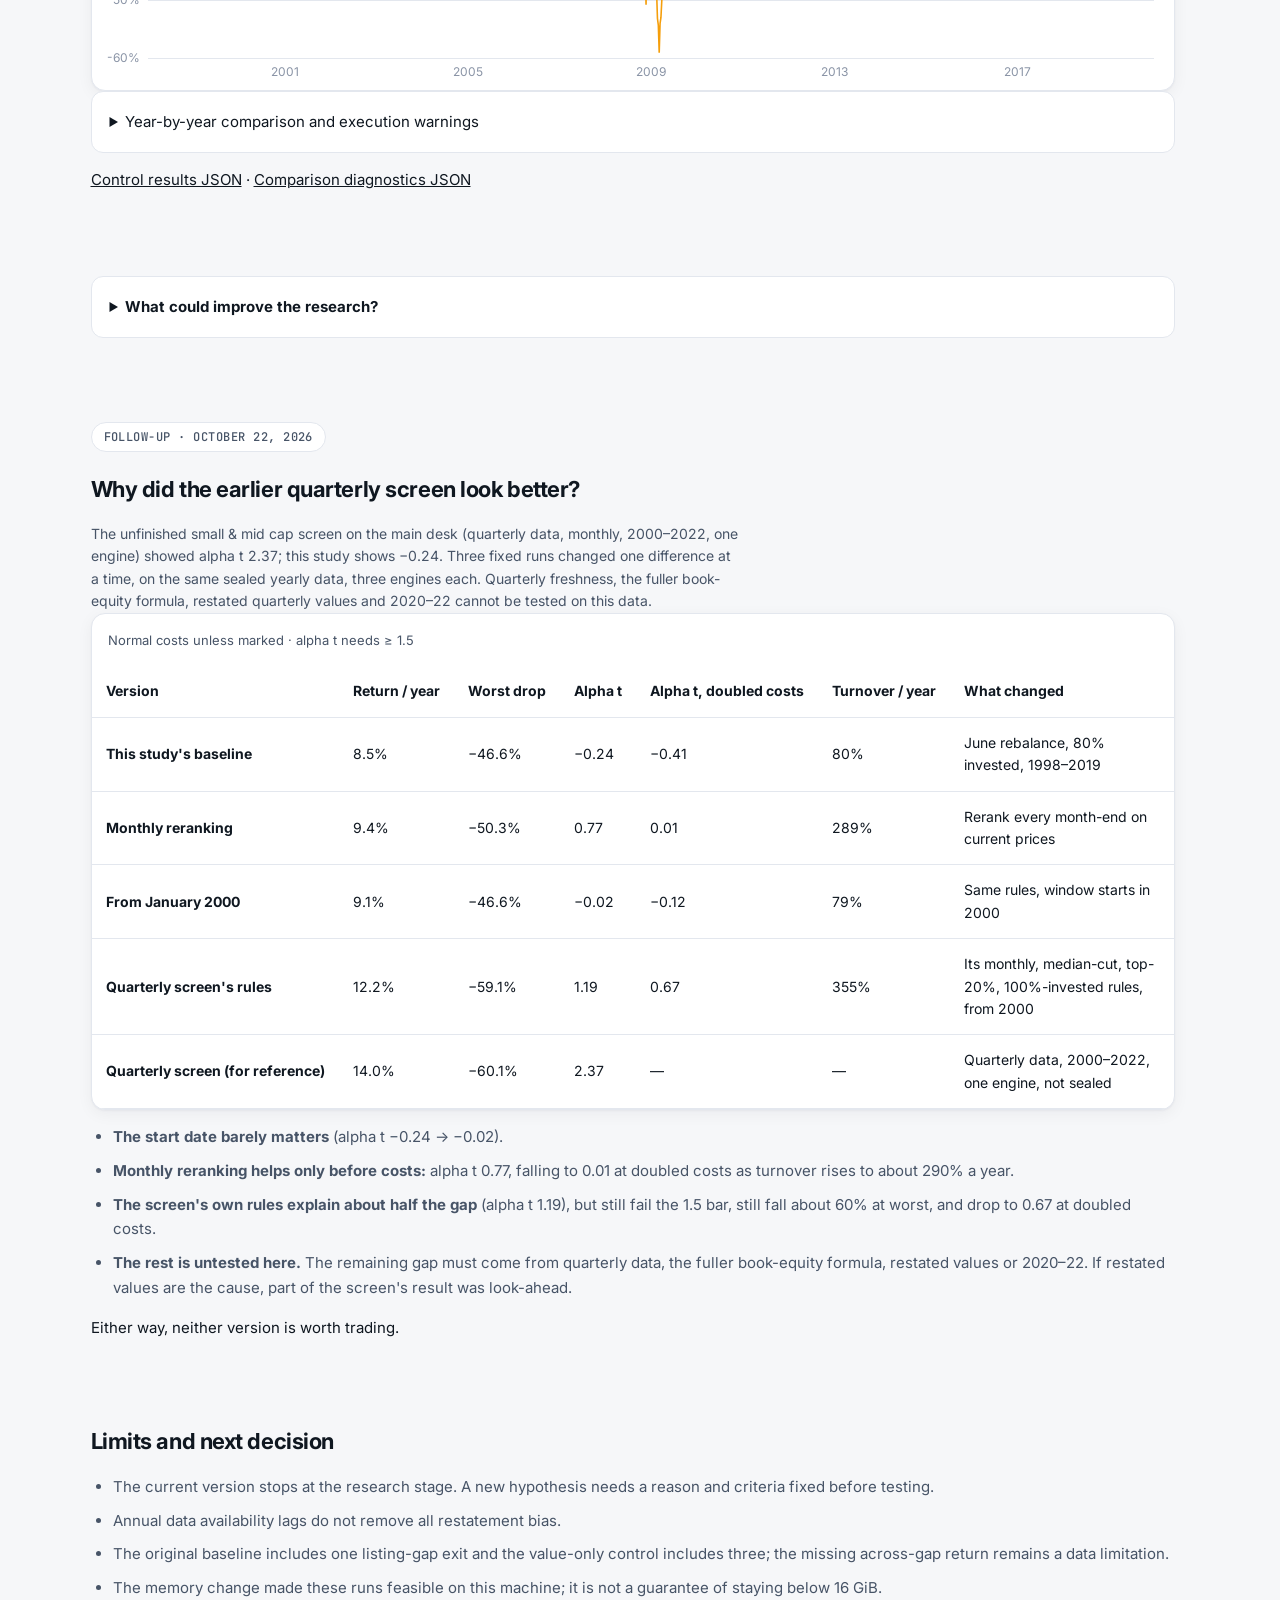
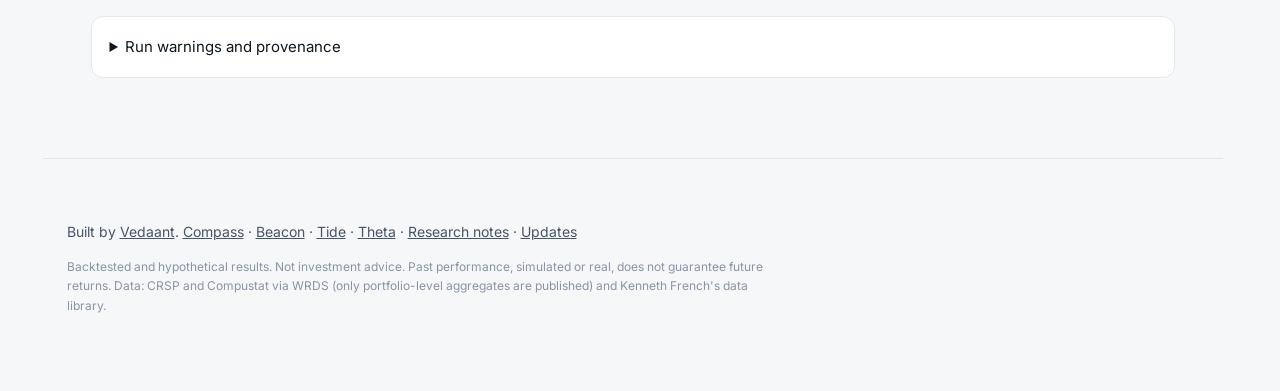
==== commit 0317a160: "Update research results" ====
--- a/annual.html
+++ b/annual.html
@@ -23,7 +23,7 @@
       <a href="index.html" aria-current="page">Compass</a>
       <a href="beacon.html">Beacon</a>
       <a href="tide.html">Tide</a>
-      <a href="sextant.html">Sextant</a>
+      <a href="theta.html">Theta</a>
       <a href="notes.html">Research notes</a>
       <a href="updates.html">Updates</a>
     </nav>
@@ -53,6 +53,6 @@
 </tbody></table></div><ul><li><b>The start date barely matters</b> (alpha t −0.24 → −0.02).</li><li><b>Monthly reranking helps only before costs:</b> alpha t 0.77, falling to 0.01 at doubled costs as turnover rises to about 290% a year.</li><li><b>The screen's own rules explain about half the gap</b> (alpha t 1.19), but still fail the 1.5 bar, still fall about 60% at worst, and drop to 0.67 at doubled costs.</li><li><b>The rest is untested here.</b> The remaining gap must come from quarterly data, the fuller book-equity formula, restated values or 2020–22. If restated values are the cause, part of the screen's result was look-ahead.</li></ul><p>Either way, neither version is worth trading.</p></section>
 <section class="section"><h2>Limits and next decision</h2><ul><li>The current version stops at the research stage. A new hypothesis needs a reason and criteria fixed before testing.</li><li>Annual data availability lags do not remove all restatement bias.</li><li>The original baseline includes one listing-gap exit and the value-only control includes three; the missing across-gap return remains a data limitation.</li><li>The memory change made these runs feasible on this machine; it is not a guarantee of staying below 16 GiB.</li></ul><details><summary>Run warnings and provenance</summary><div id="annual-warnings"></div><p id="annual-provenance"></p><p><a href="annual-data.json">Download the portfolio-level results JSON</a></p></details></section>
 </main><footer class="wrap footer">
-  <p>Built by <a href="https://github.com/VedaantK">Vedaant</a>. <a href="index.html">Compass</a> · <a href="beacon.html">Beacon</a> · <a href="tide.html">Tide</a> · <a href="sextant.html">Sextant</a> · <a href="notes.html">Research notes</a> · <a href="updates.html">Updates</a></p>
+  <p>Built by <a href="https://github.com/VedaantK">Vedaant</a>. <a href="index.html">Compass</a> · <a href="beacon.html">Beacon</a> · <a href="tide.html">Tide</a> · <a href="theta.html">Theta</a> · <a href="notes.html">Research notes</a> · <a href="updates.html">Updates</a></p>
   <p class="fine">Backtested and hypothetical results. Not investment advice. Past performance, simulated or real, does not guarantee future returns. Data: CRSP and Compustat via WRDS (only portfolio-level aggregates are published) and Kenneth French's data library.</p>
 </footer><script src="echarts.min.js?v=e84270bd0c"></script><script src="research.js?v=33c97ba6bb"></script><script src="comparison.js?v=d96ed56b44"></script></body></html>
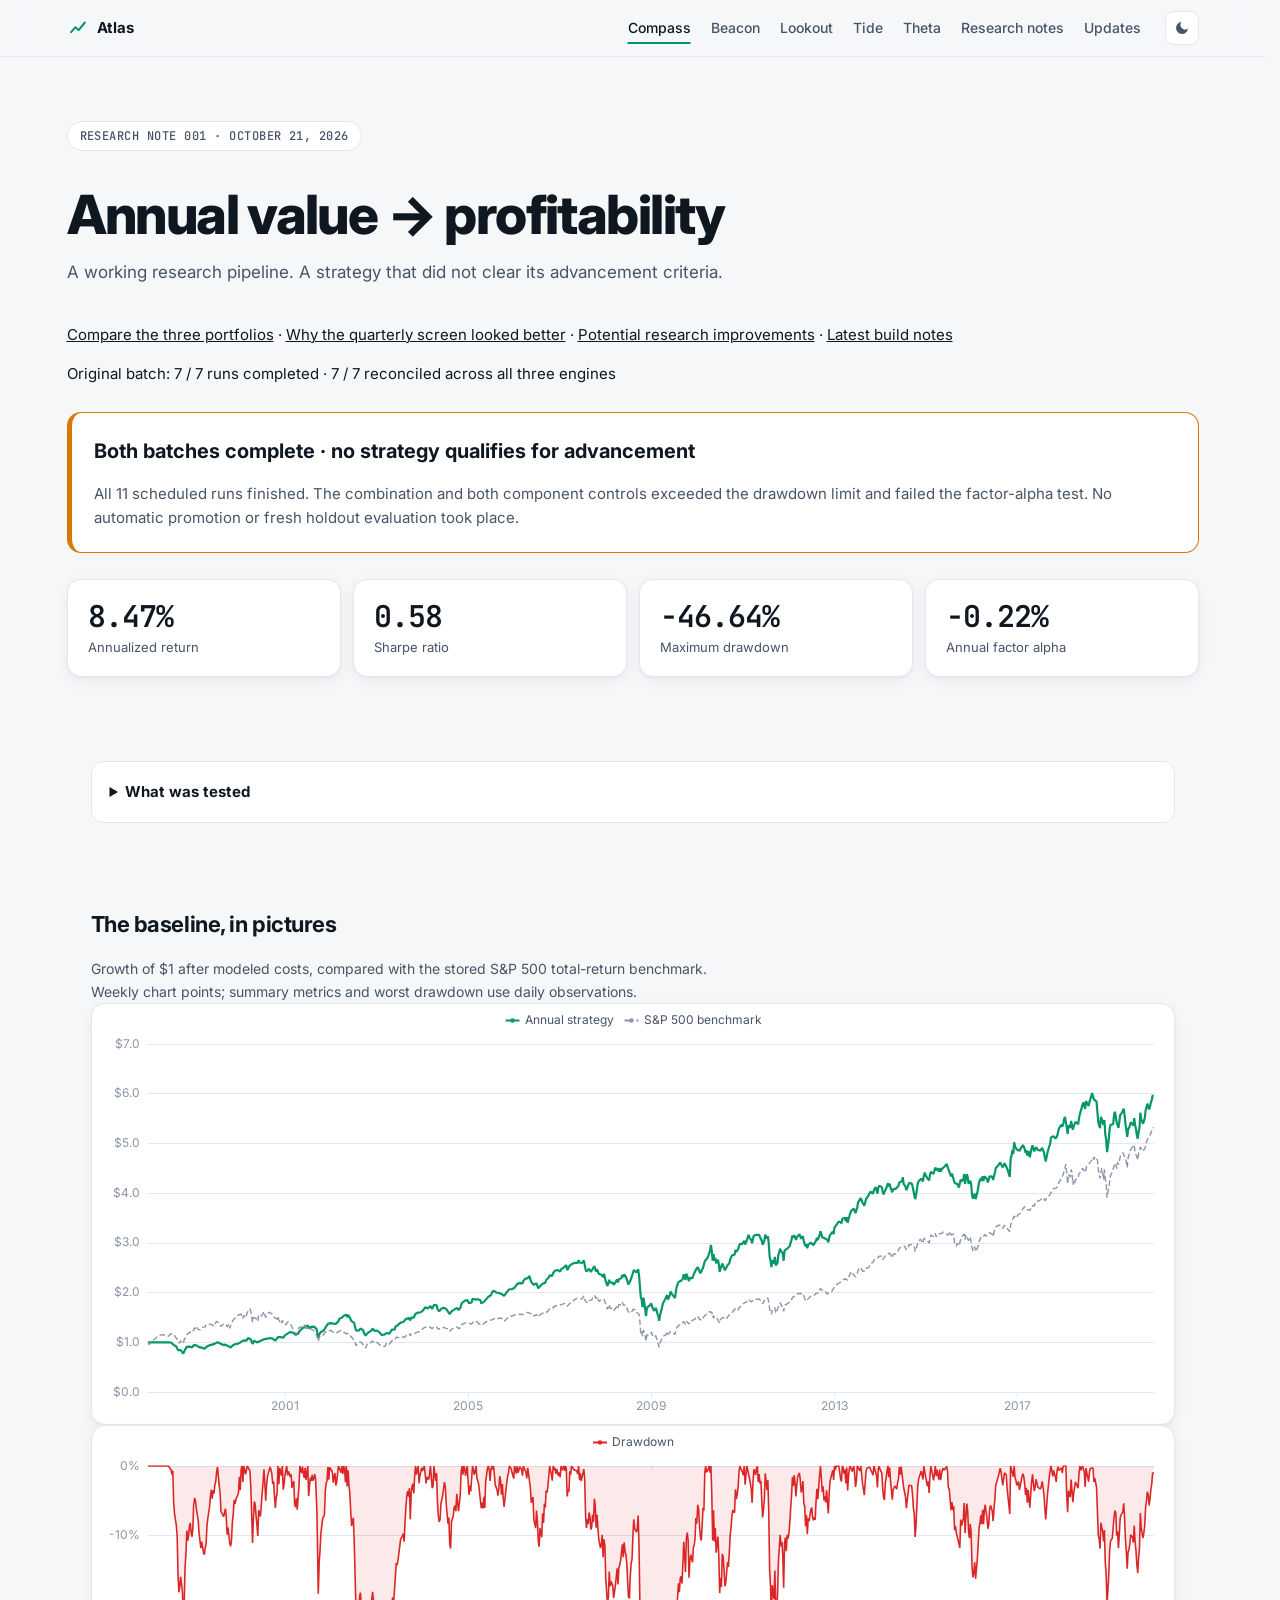
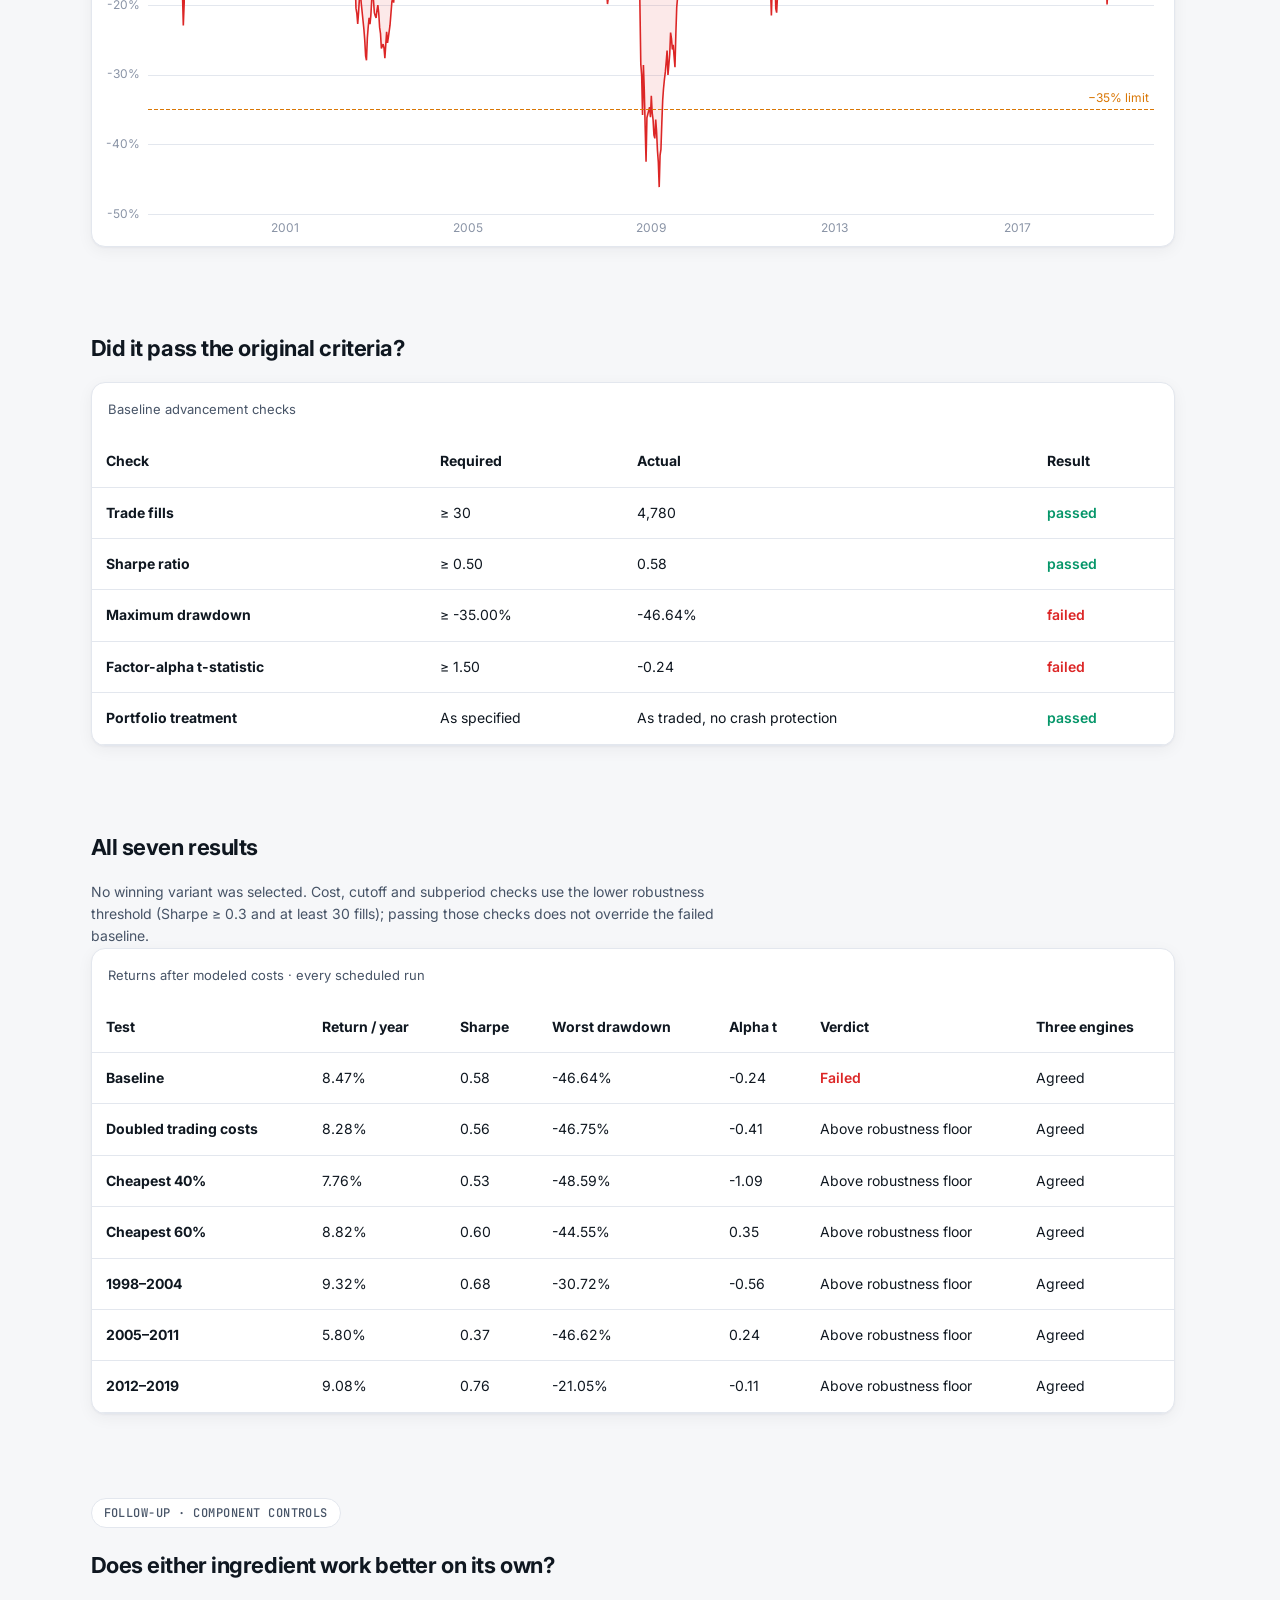
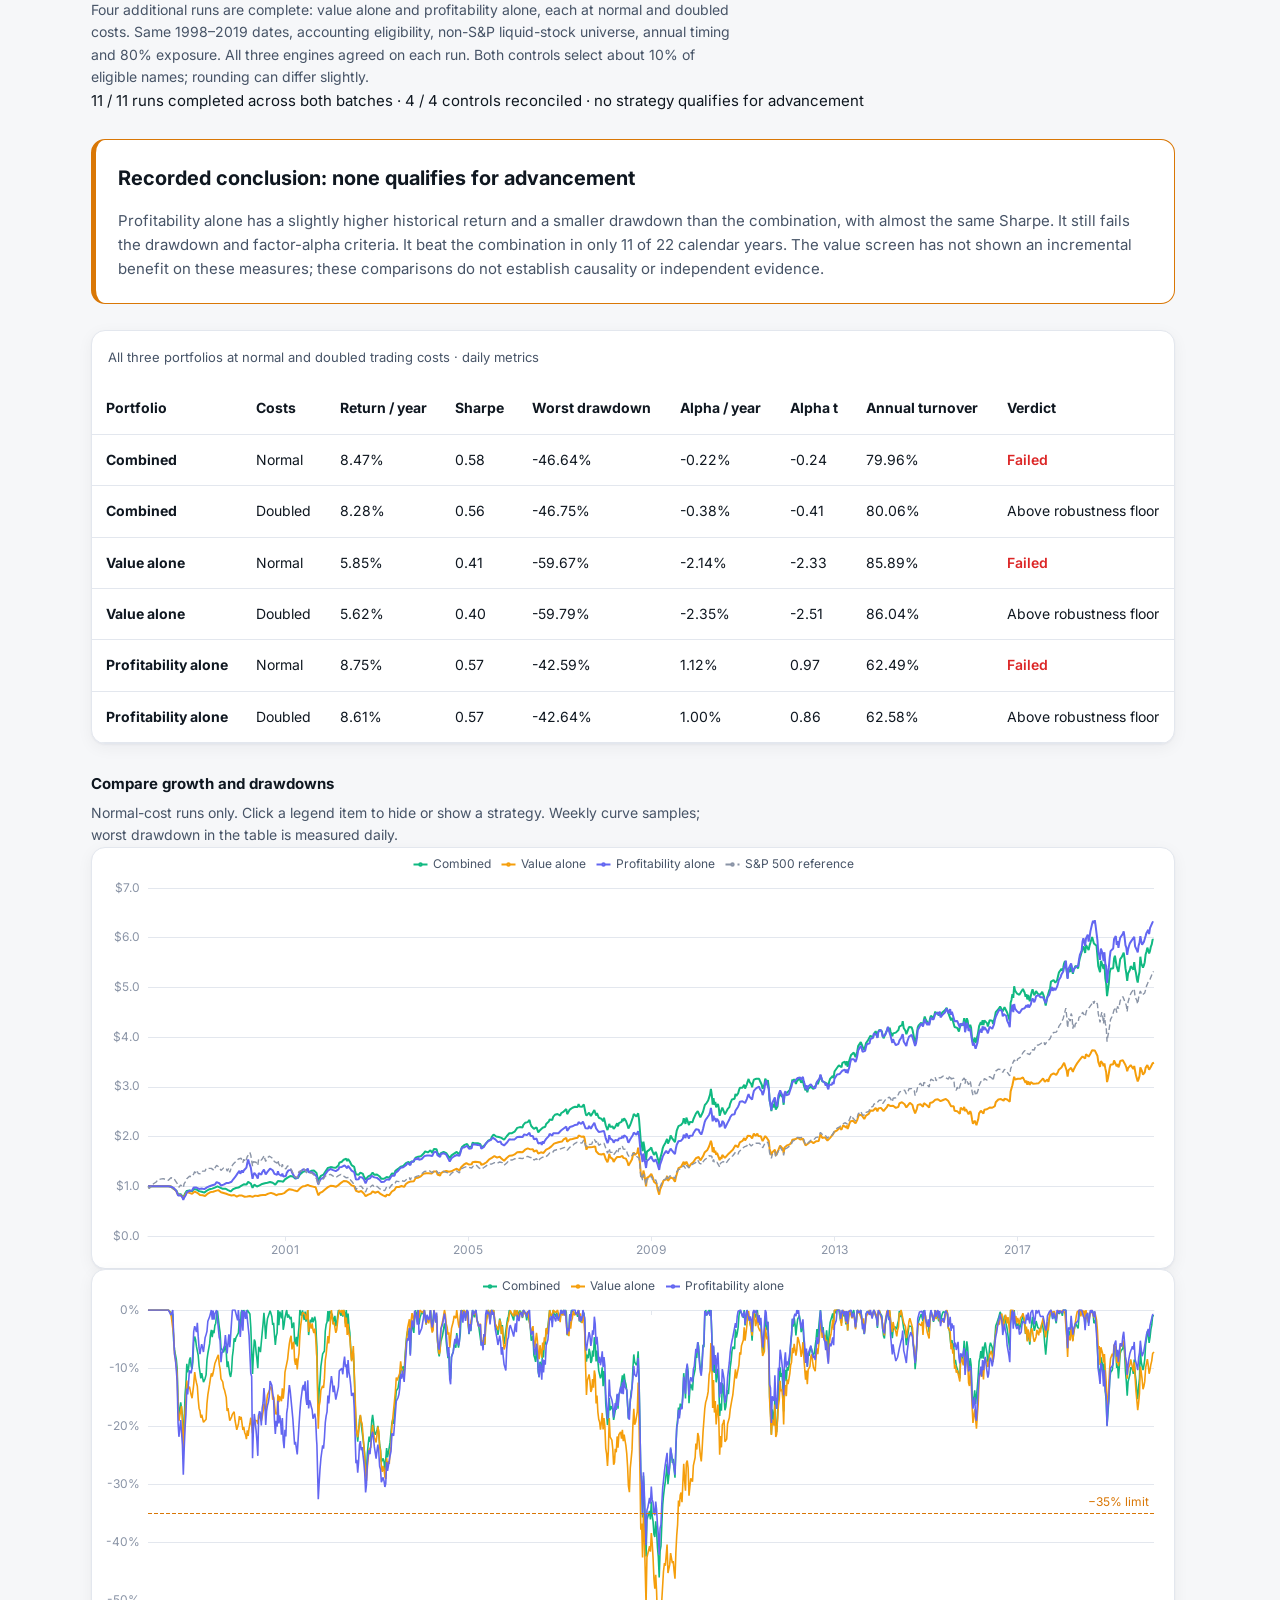
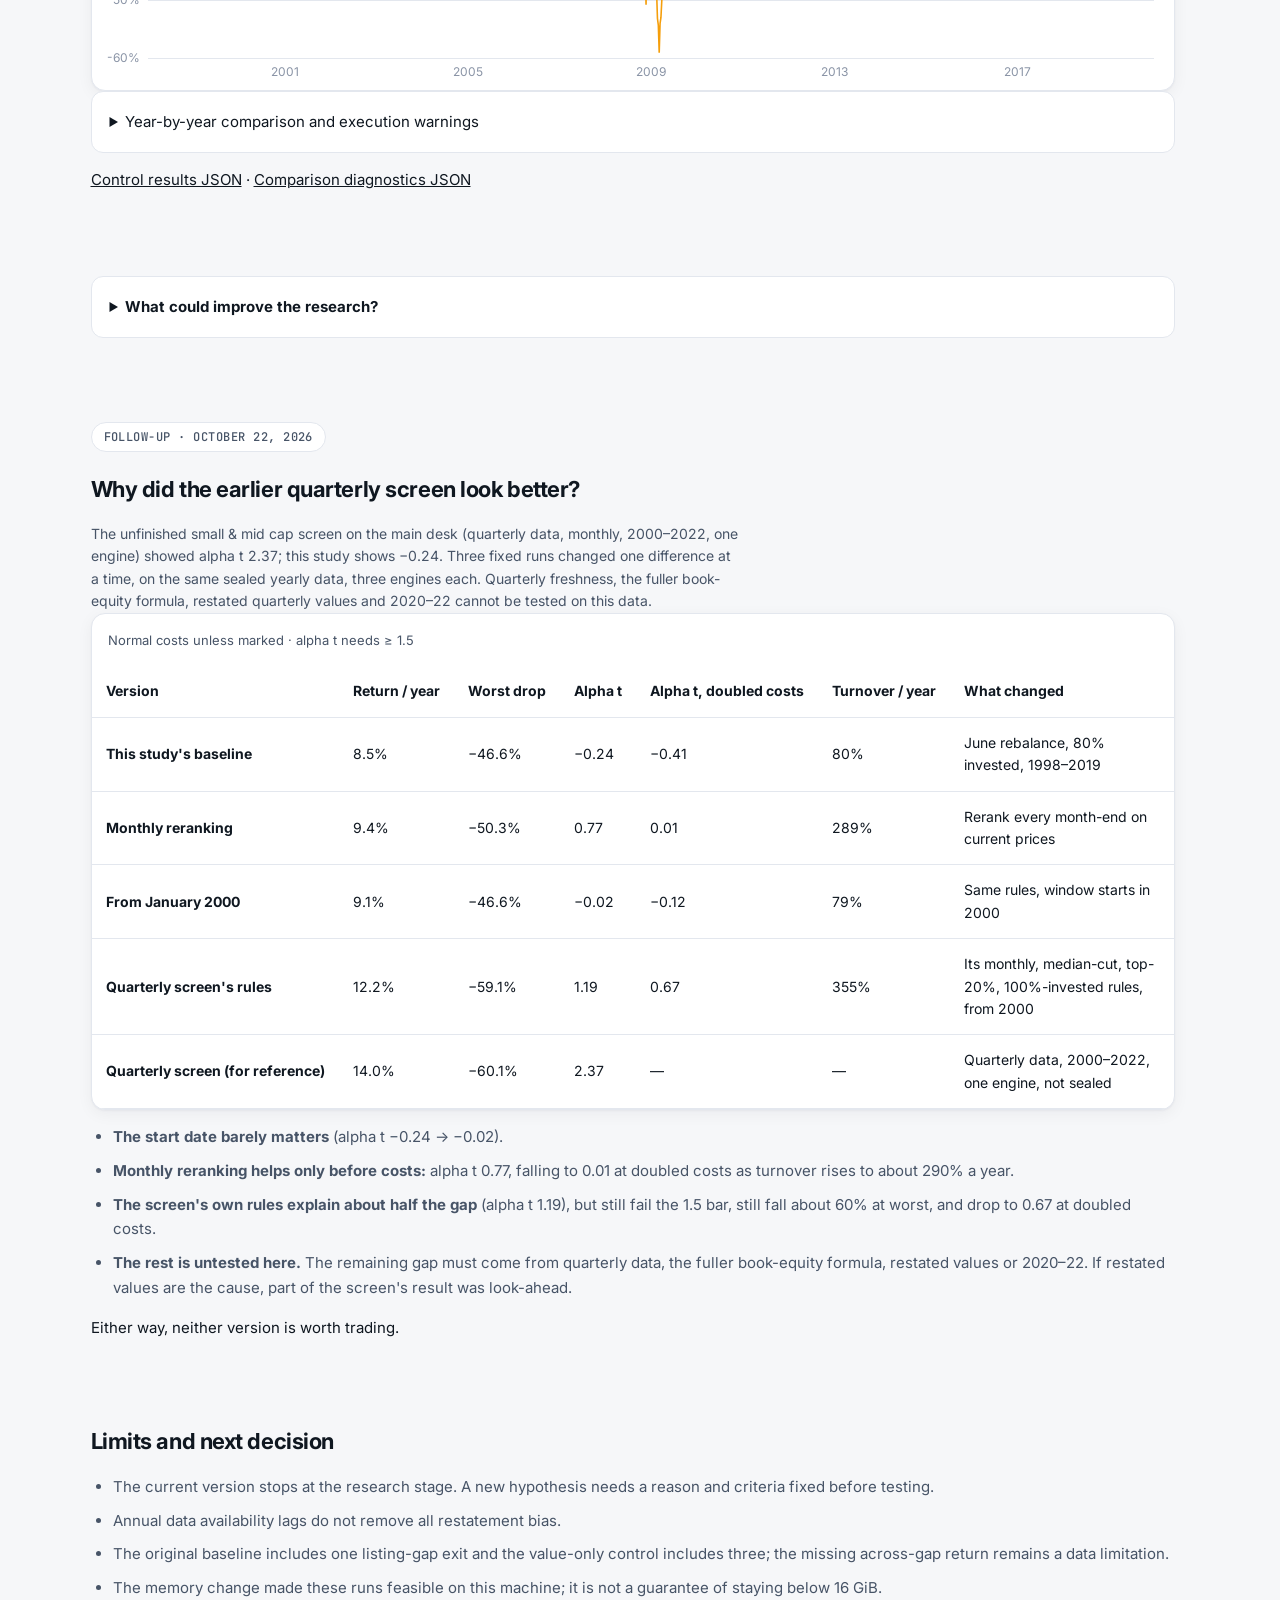
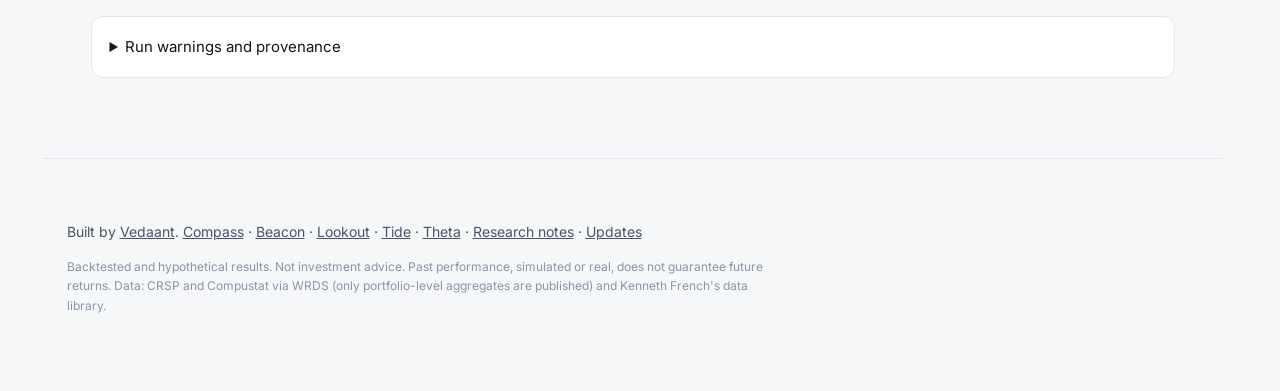
==== commit 0643e467: "Update research results" ====
--- a/annual.html
+++ b/annual.html
@@ -22,6 +22,7 @@
     <nav aria-label="Main navigation">
       <a href="index.html" aria-current="page">Compass</a>
       <a href="beacon.html">Beacon</a>
+      <a href="lookout.html">Lookout</a>
       <a href="tide.html">Tide</a>
       <a href="theta.html">Theta</a>
       <a href="notes.html">Research notes</a>
@@ -53,6 +54,6 @@
 </tbody></table></div><ul><li><b>The start date barely matters</b> (alpha t −0.24 → −0.02).</li><li><b>Monthly reranking helps only before costs:</b> alpha t 0.77, falling to 0.01 at doubled costs as turnover rises to about 290% a year.</li><li><b>The screen's own rules explain about half the gap</b> (alpha t 1.19), but still fail the 1.5 bar, still fall about 60% at worst, and drop to 0.67 at doubled costs.</li><li><b>The rest is untested here.</b> The remaining gap must come from quarterly data, the fuller book-equity formula, restated values or 2020–22. If restated values are the cause, part of the screen's result was look-ahead.</li></ul><p>Either way, neither version is worth trading.</p></section>
 <section class="section"><h2>Limits and next decision</h2><ul><li>The current version stops at the research stage. A new hypothesis needs a reason and criteria fixed before testing.</li><li>Annual data availability lags do not remove all restatement bias.</li><li>The original baseline includes one listing-gap exit and the value-only control includes three; the missing across-gap return remains a data limitation.</li><li>The memory change made these runs feasible on this machine; it is not a guarantee of staying below 16 GiB.</li></ul><details><summary>Run warnings and provenance</summary><div id="annual-warnings"></div><p id="annual-provenance"></p><p><a href="annual-data.json">Download the portfolio-level results JSON</a></p></details></section>
 </main><footer class="wrap footer">
-  <p>Built by <a href="https://github.com/VedaantK">Vedaant</a>. <a href="index.html">Compass</a> · <a href="beacon.html">Beacon</a> · <a href="tide.html">Tide</a> · <a href="theta.html">Theta</a> · <a href="notes.html">Research notes</a> · <a href="updates.html">Updates</a></p>
+  <p>Built by <a href="https://github.com/VedaantK">Vedaant</a>. <a href="index.html">Compass</a> · <a href="beacon.html">Beacon</a> · <a href="lookout.html">Lookout</a> · <a href="tide.html">Tide</a> · <a href="theta.html">Theta</a> · <a href="notes.html">Research notes</a> · <a href="updates.html">Updates</a></p>
   <p class="fine">Backtested and hypothetical results. Not investment advice. Past performance, simulated or real, does not guarantee future returns. Data: CRSP and Compustat via WRDS (only portfolio-level aggregates are published) and Kenneth French's data library.</p>
 </footer><script src="echarts.min.js?v=e84270bd0c"></script><script src="research.js?v=33c97ba6bb"></script><script src="comparison.js?v=d96ed56b44"></script></body></html>
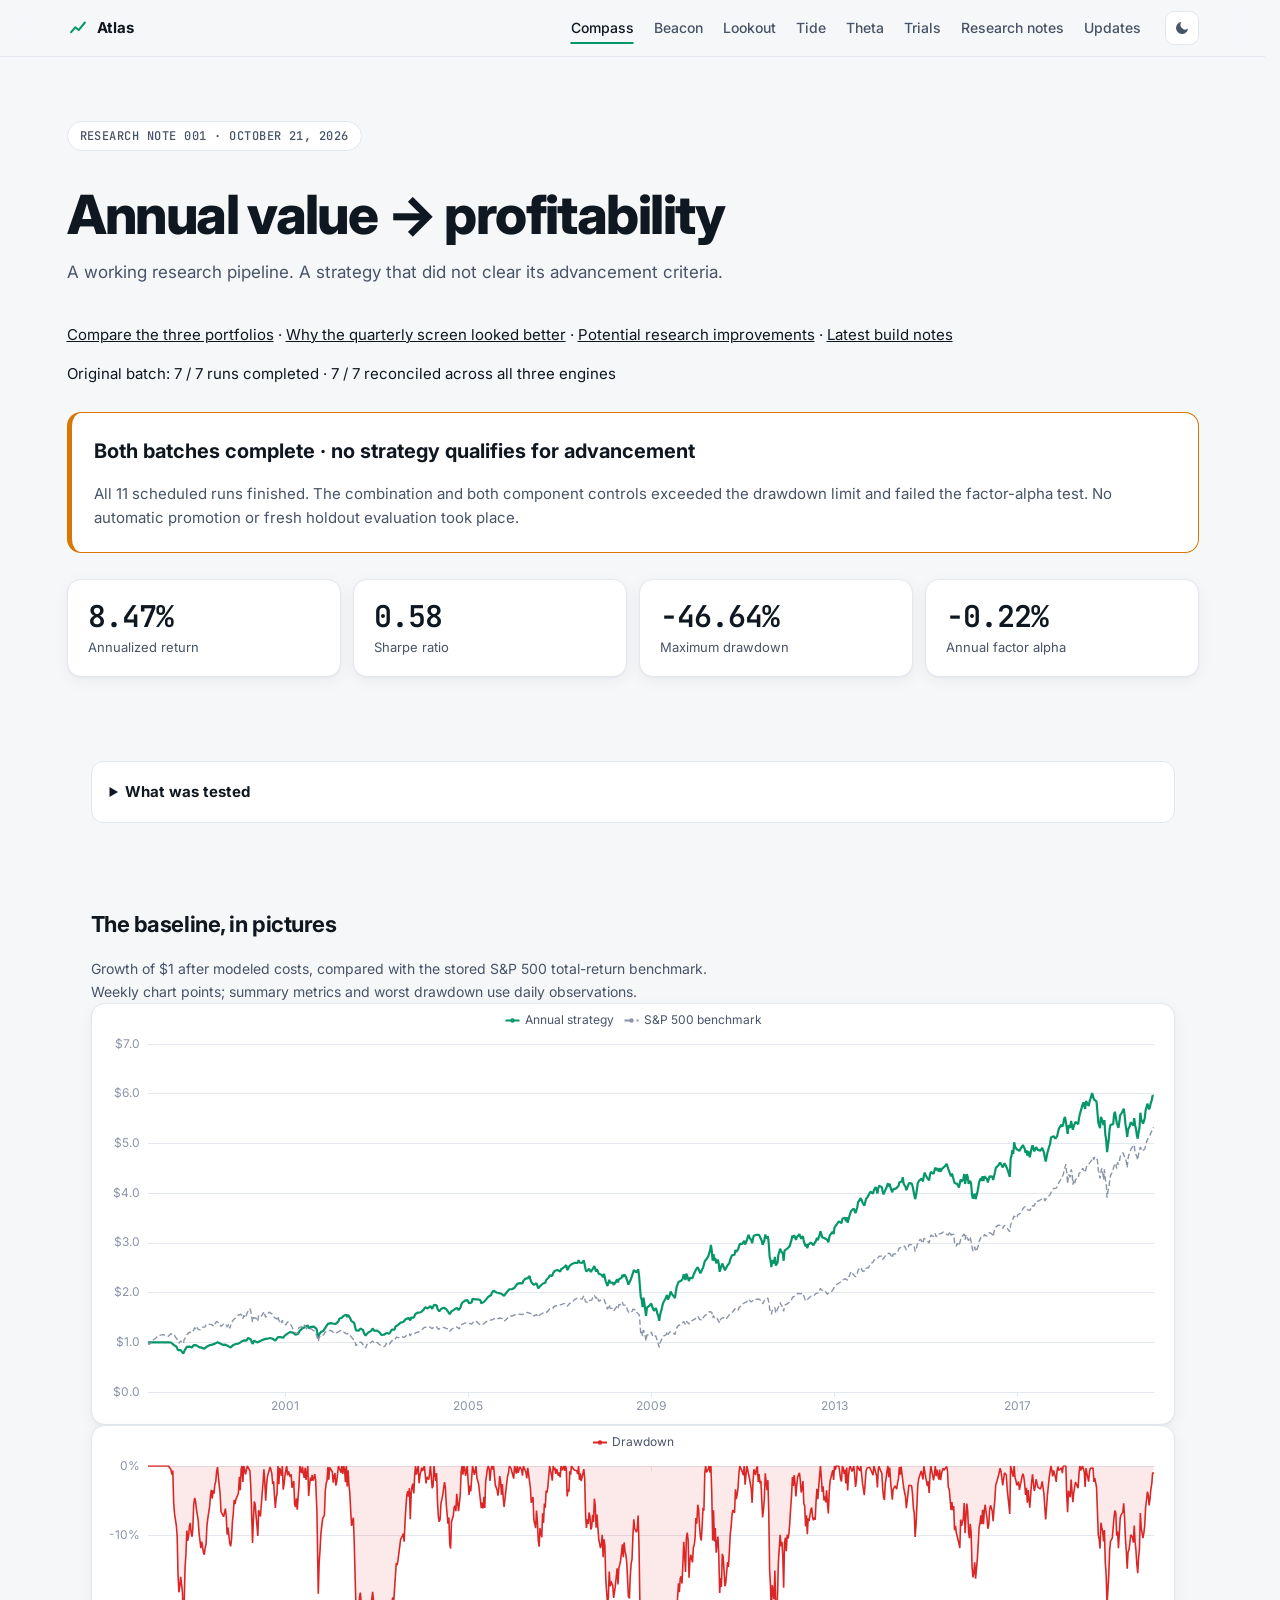
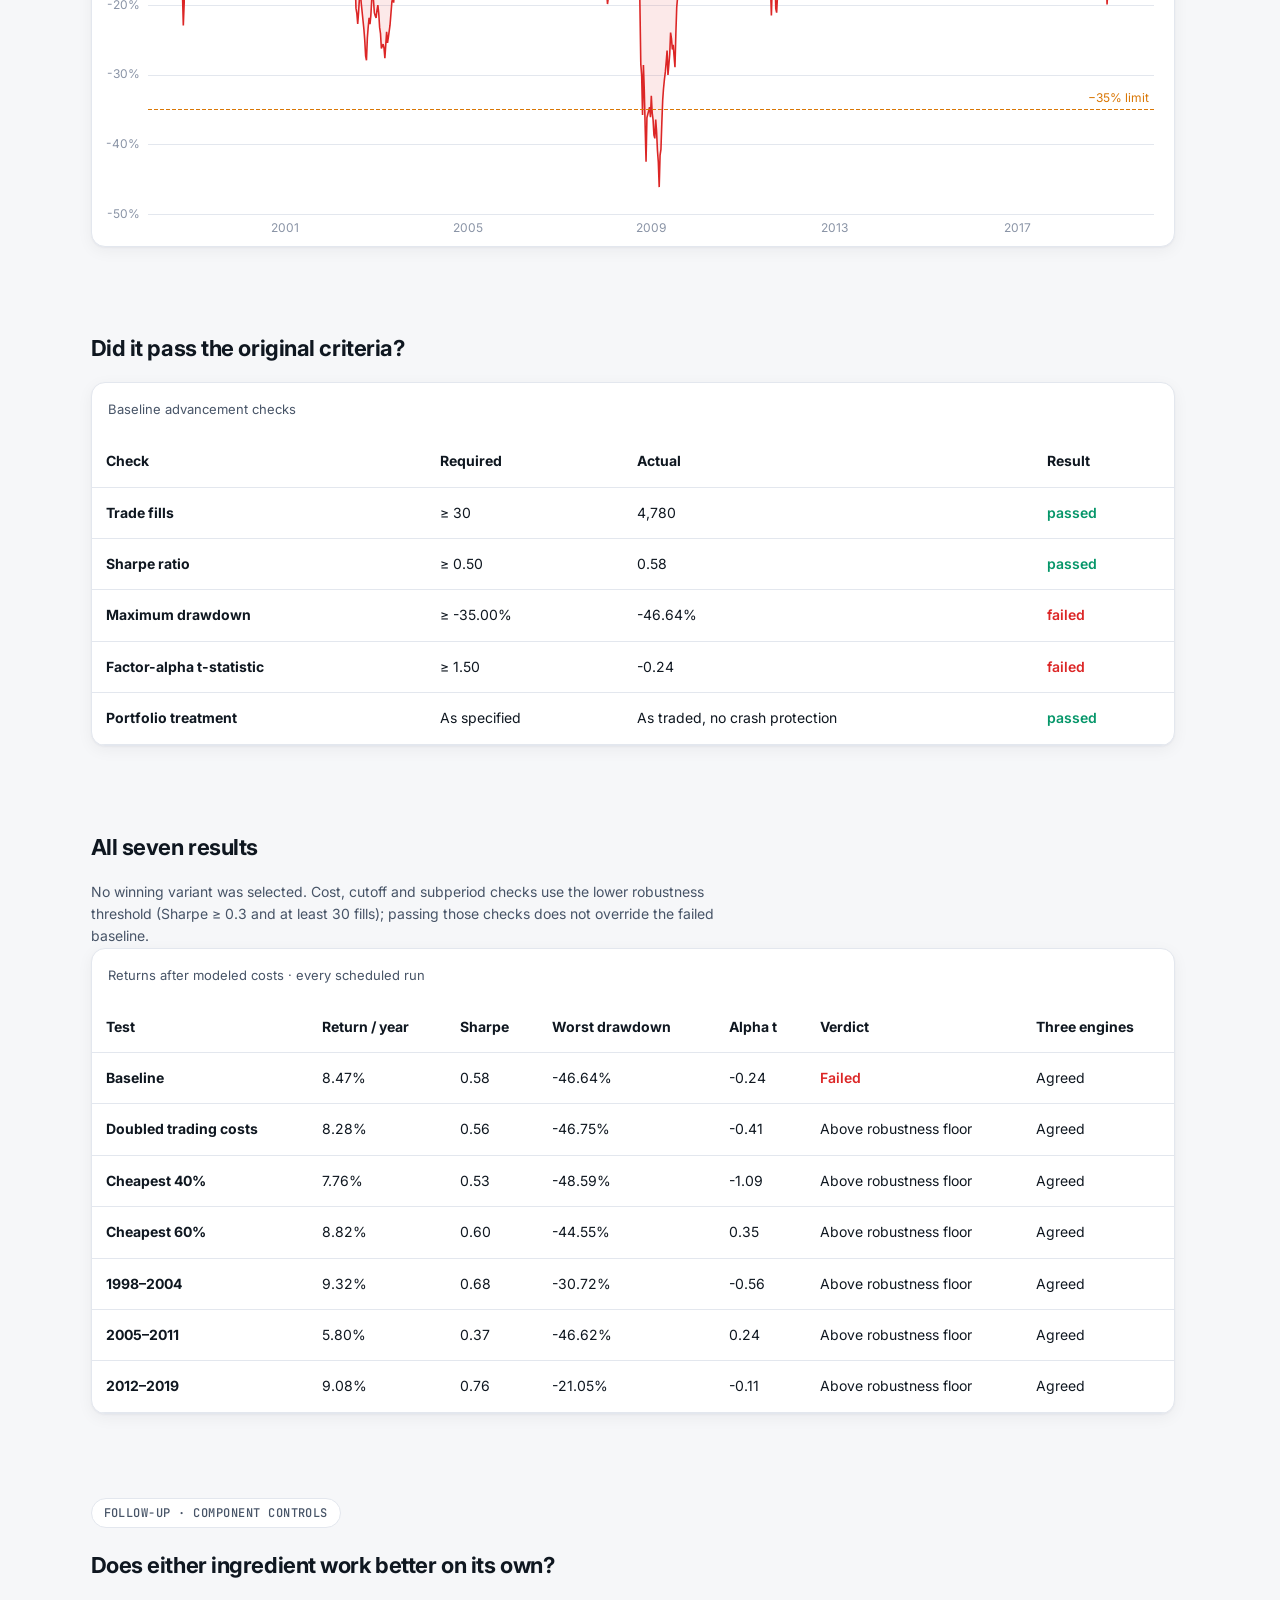
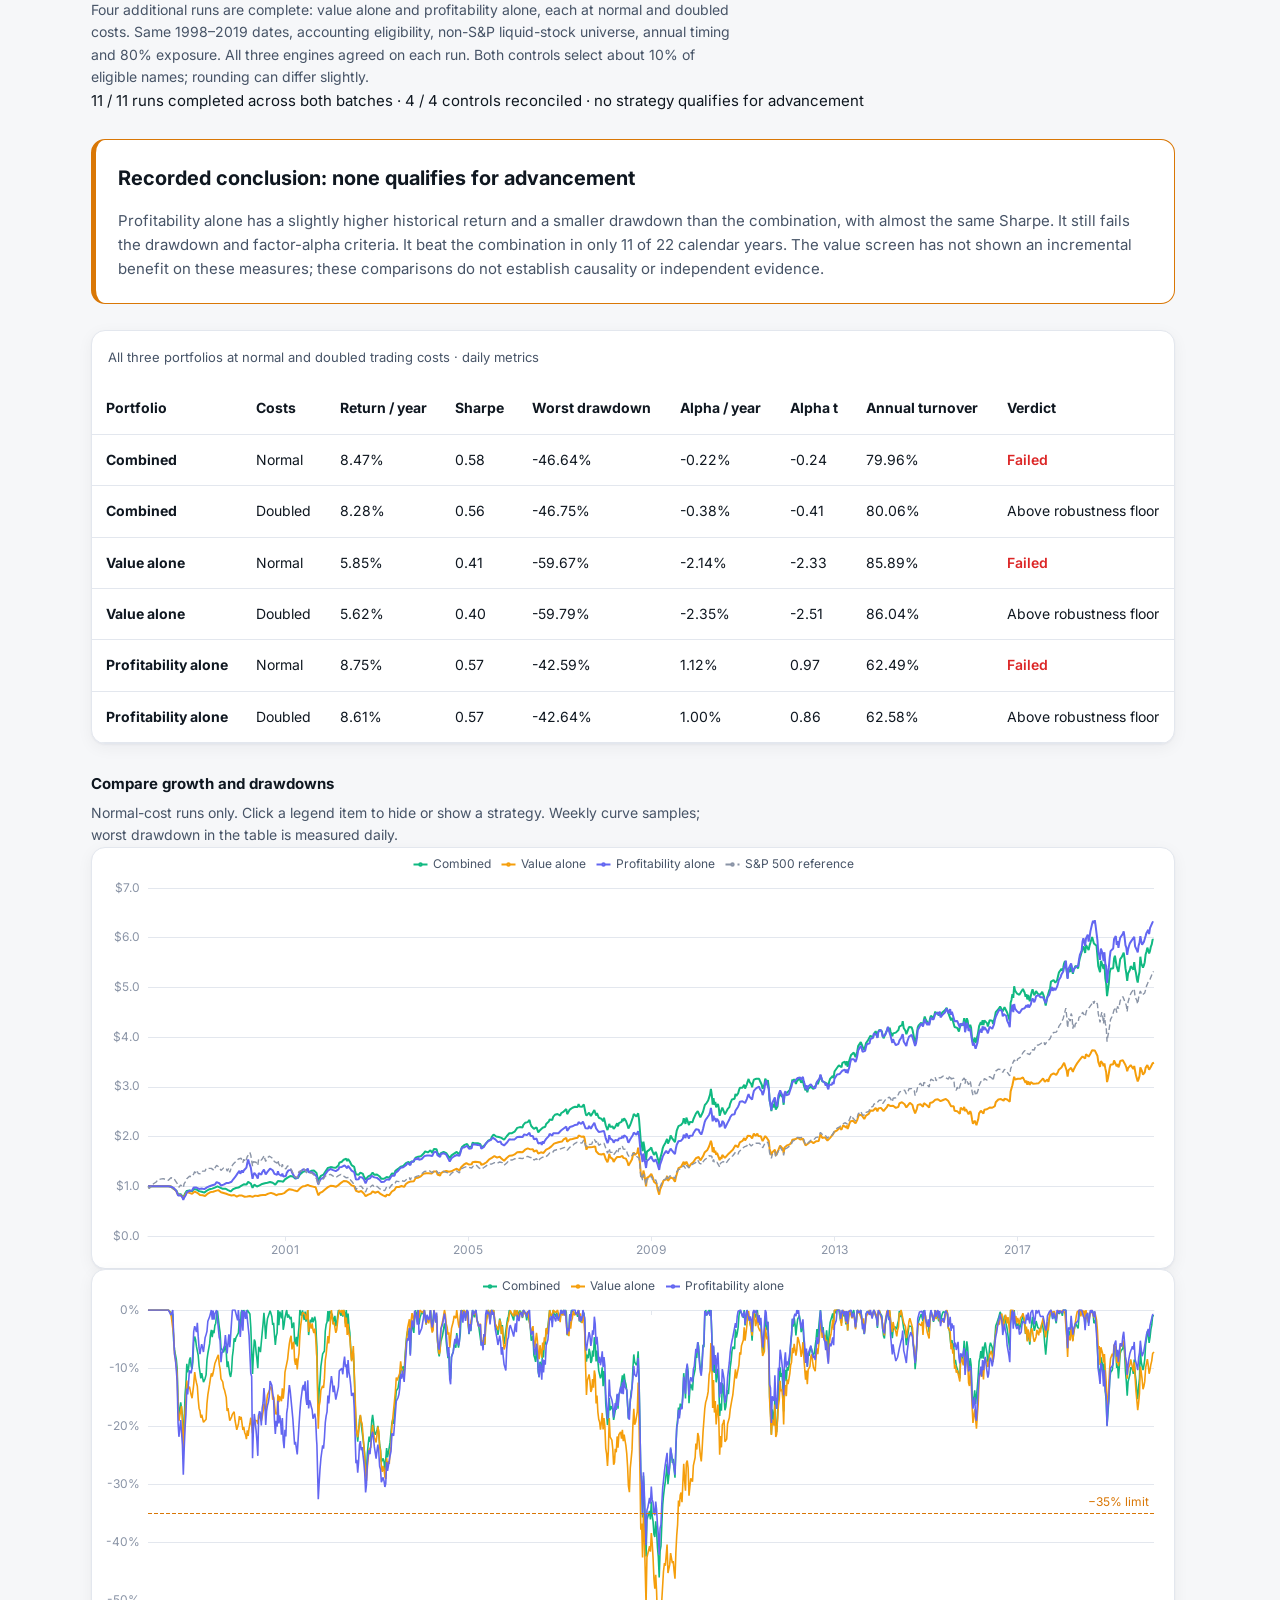
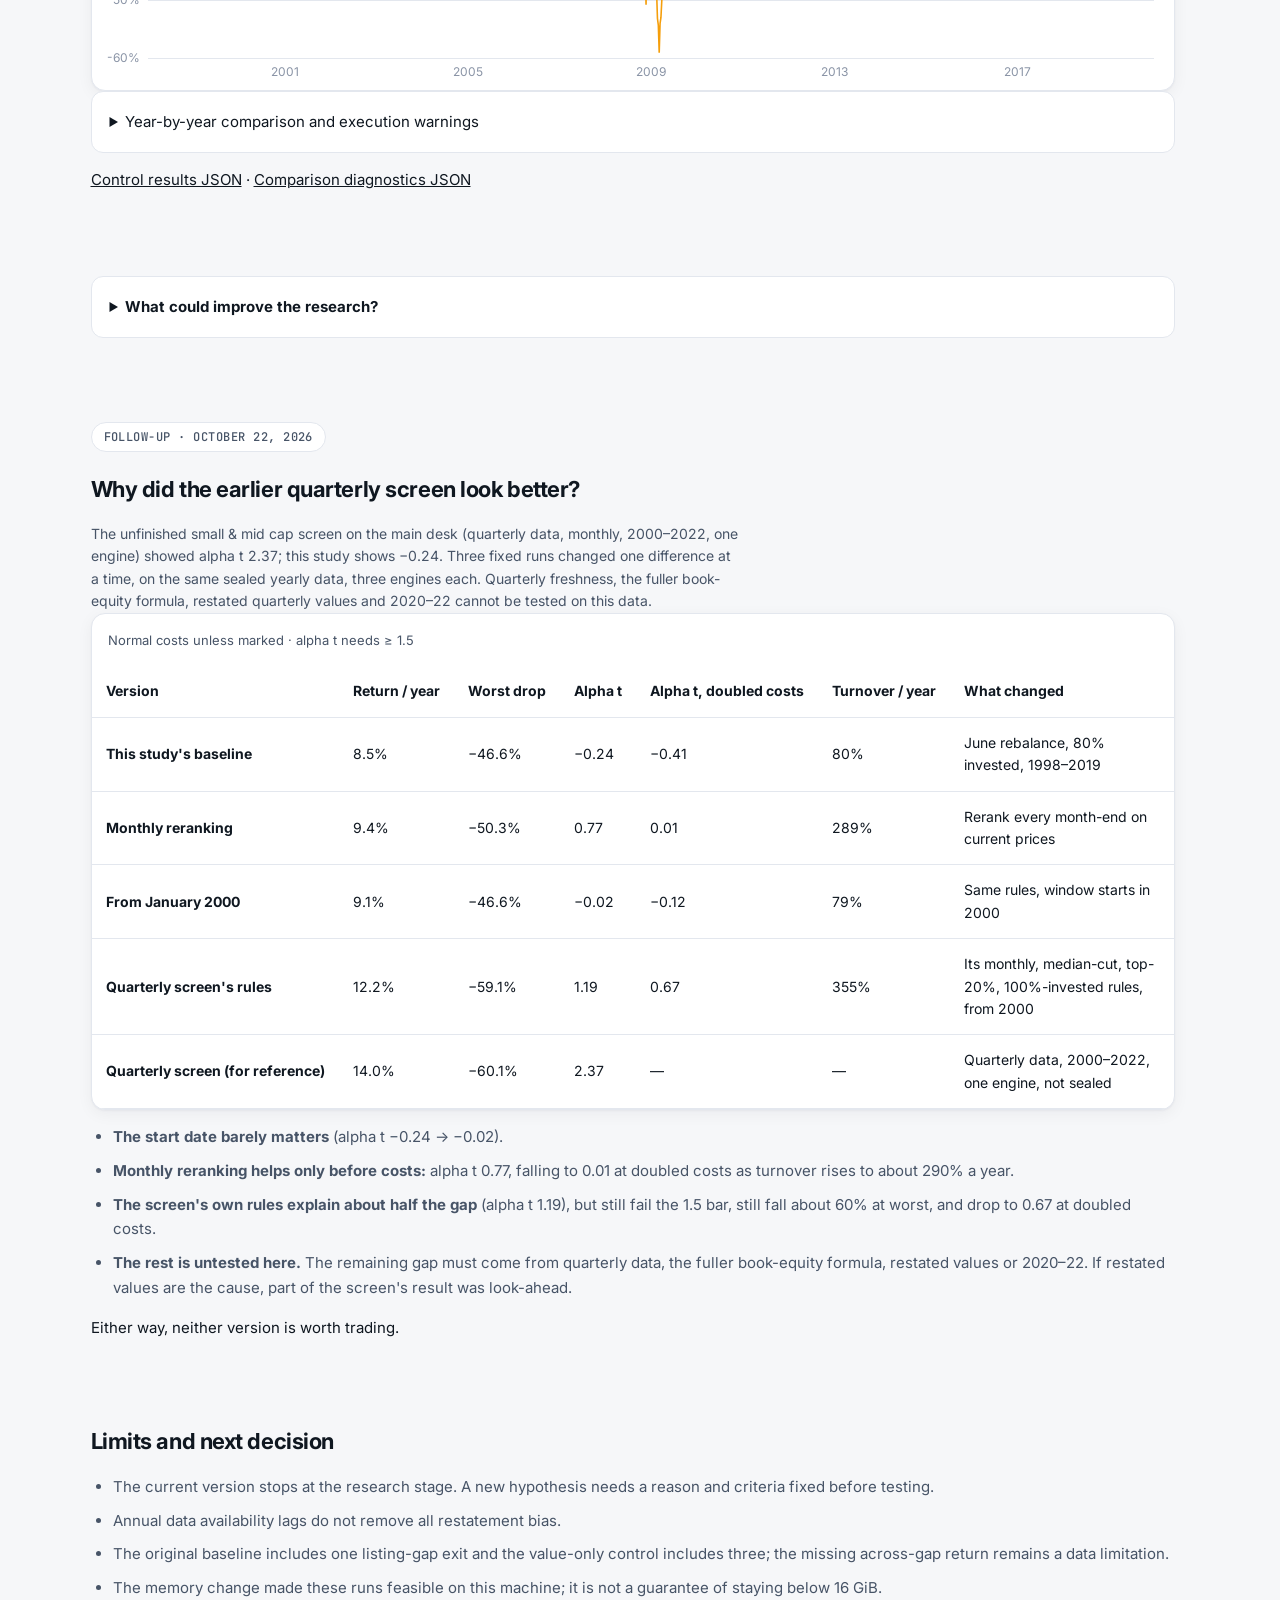
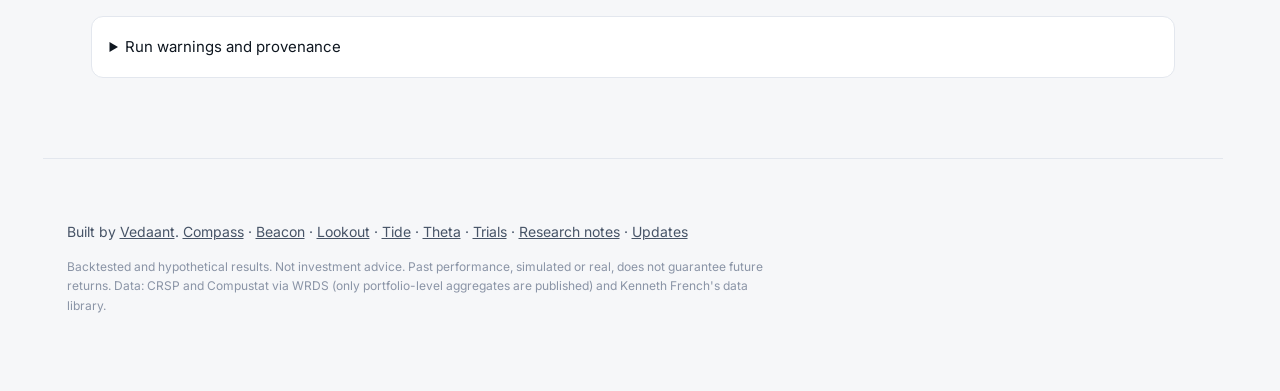
==== commit ef371aef: "Update research results" ====
--- a/annual.html
+++ b/annual.html
@@ -25,6 +25,7 @@
       <a href="lookout.html">Lookout</a>
       <a href="tide.html">Tide</a>
       <a href="theta.html">Theta</a>
+      <a href="trials.html">Trials</a>
       <a href="notes.html">Research notes</a>
       <a href="updates.html">Updates</a>
     </nav>
@@ -54,6 +55,6 @@
 </tbody></table></div><ul><li><b>The start date barely matters</b> (alpha t −0.24 → −0.02).</li><li><b>Monthly reranking helps only before costs:</b> alpha t 0.77, falling to 0.01 at doubled costs as turnover rises to about 290% a year.</li><li><b>The screen's own rules explain about half the gap</b> (alpha t 1.19), but still fail the 1.5 bar, still fall about 60% at worst, and drop to 0.67 at doubled costs.</li><li><b>The rest is untested here.</b> The remaining gap must come from quarterly data, the fuller book-equity formula, restated values or 2020–22. If restated values are the cause, part of the screen's result was look-ahead.</li></ul><p>Either way, neither version is worth trading.</p></section>
 <section class="section"><h2>Limits and next decision</h2><ul><li>The current version stops at the research stage. A new hypothesis needs a reason and criteria fixed before testing.</li><li>Annual data availability lags do not remove all restatement bias.</li><li>The original baseline includes one listing-gap exit and the value-only control includes three; the missing across-gap return remains a data limitation.</li><li>The memory change made these runs feasible on this machine; it is not a guarantee of staying below 16 GiB.</li></ul><details><summary>Run warnings and provenance</summary><div id="annual-warnings"></div><p id="annual-provenance"></p><p><a href="annual-data.json">Download the portfolio-level results JSON</a></p></details></section>
 </main><footer class="wrap footer">
-  <p>Built by <a href="https://github.com/VedaantK">Vedaant</a>. <a href="index.html">Compass</a> · <a href="beacon.html">Beacon</a> · <a href="lookout.html">Lookout</a> · <a href="tide.html">Tide</a> · <a href="theta.html">Theta</a> · <a href="notes.html">Research notes</a> · <a href="updates.html">Updates</a></p>
+  <p>Built by <a href="https://github.com/VedaantK">Vedaant</a>. <a href="index.html">Compass</a> · <a href="beacon.html">Beacon</a> · <a href="lookout.html">Lookout</a> · <a href="tide.html">Tide</a> · <a href="theta.html">Theta</a> · <a href="trials.html">Trials</a> · <a href="notes.html">Research notes</a> · <a href="updates.html">Updates</a></p>
   <p class="fine">Backtested and hypothetical results. Not investment advice. Past performance, simulated or real, does not guarantee future returns. Data: CRSP and Compustat via WRDS (only portfolio-level aggregates are published) and Kenneth French's data library.</p>
 </footer><script src="echarts.min.js?v=e84270bd0c"></script><script src="research.js?v=33c97ba6bb"></script><script src="comparison.js?v=d96ed56b44"></script></body></html>
